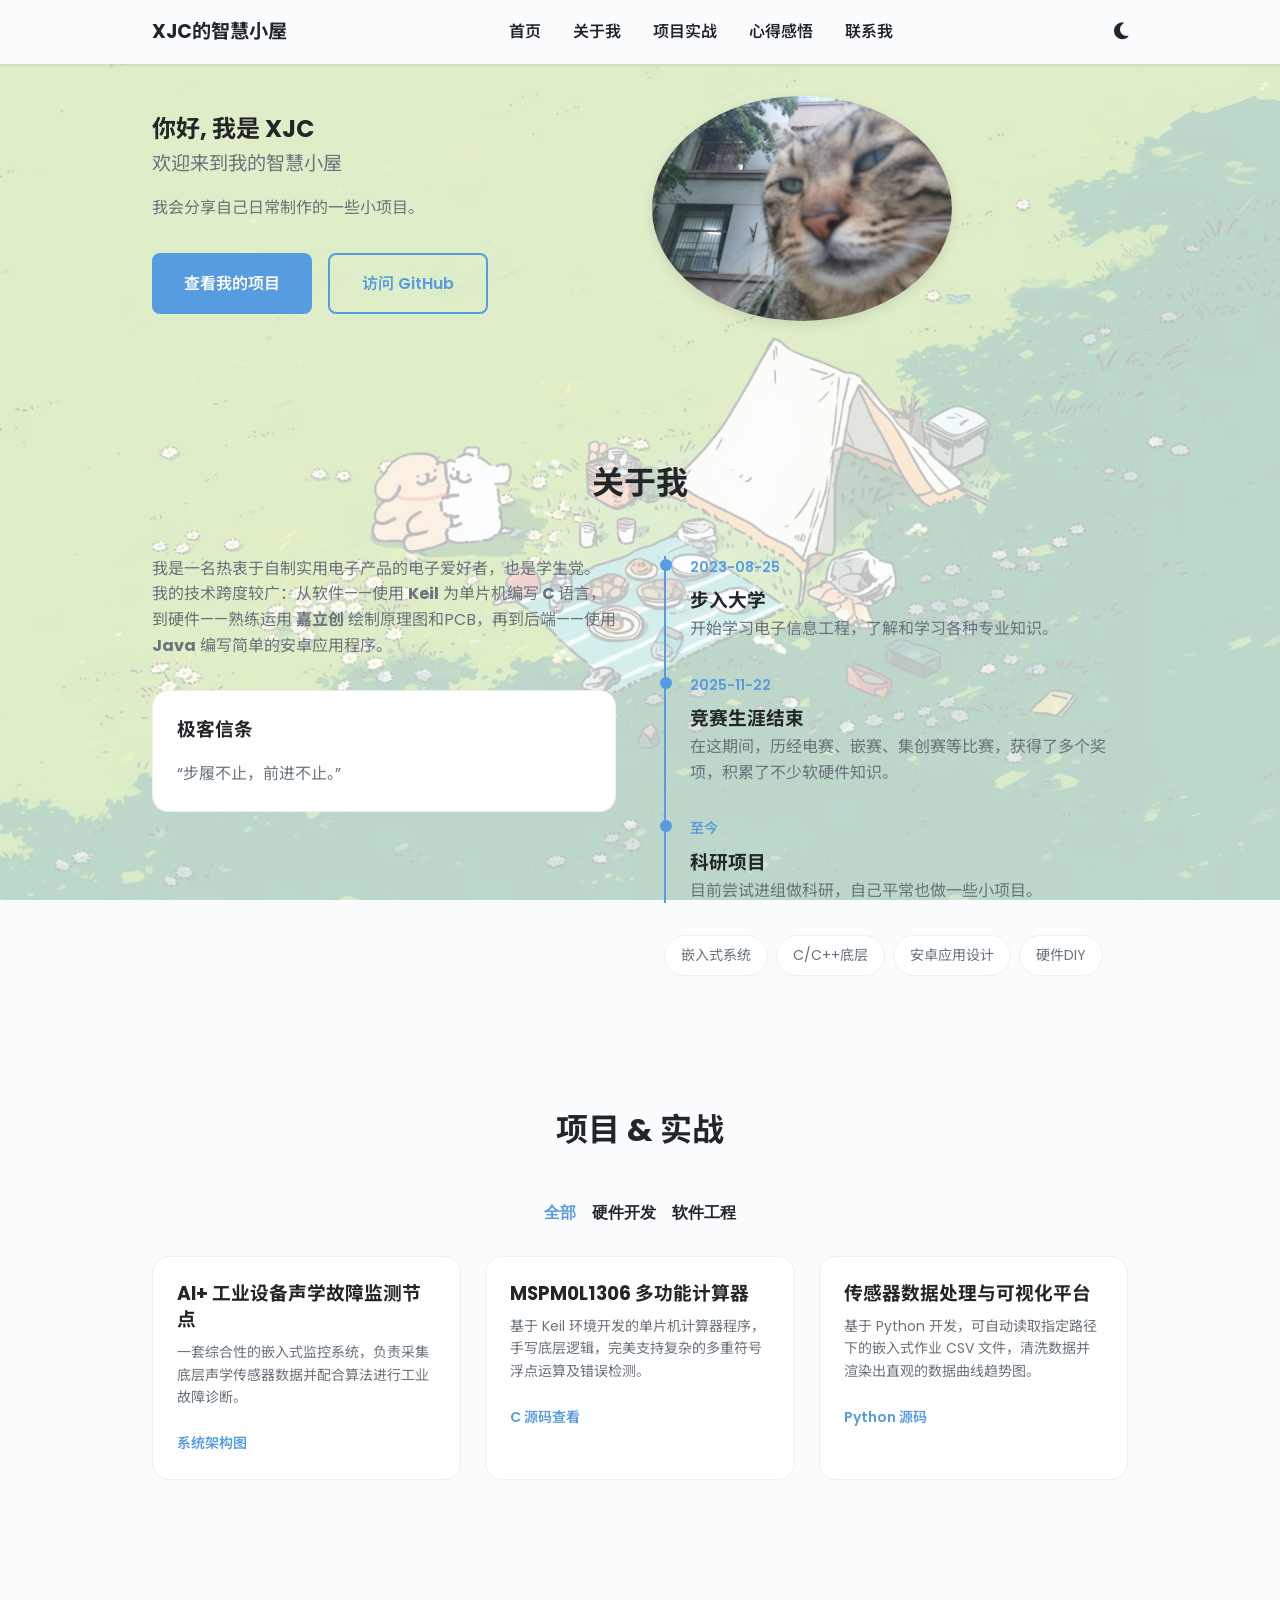
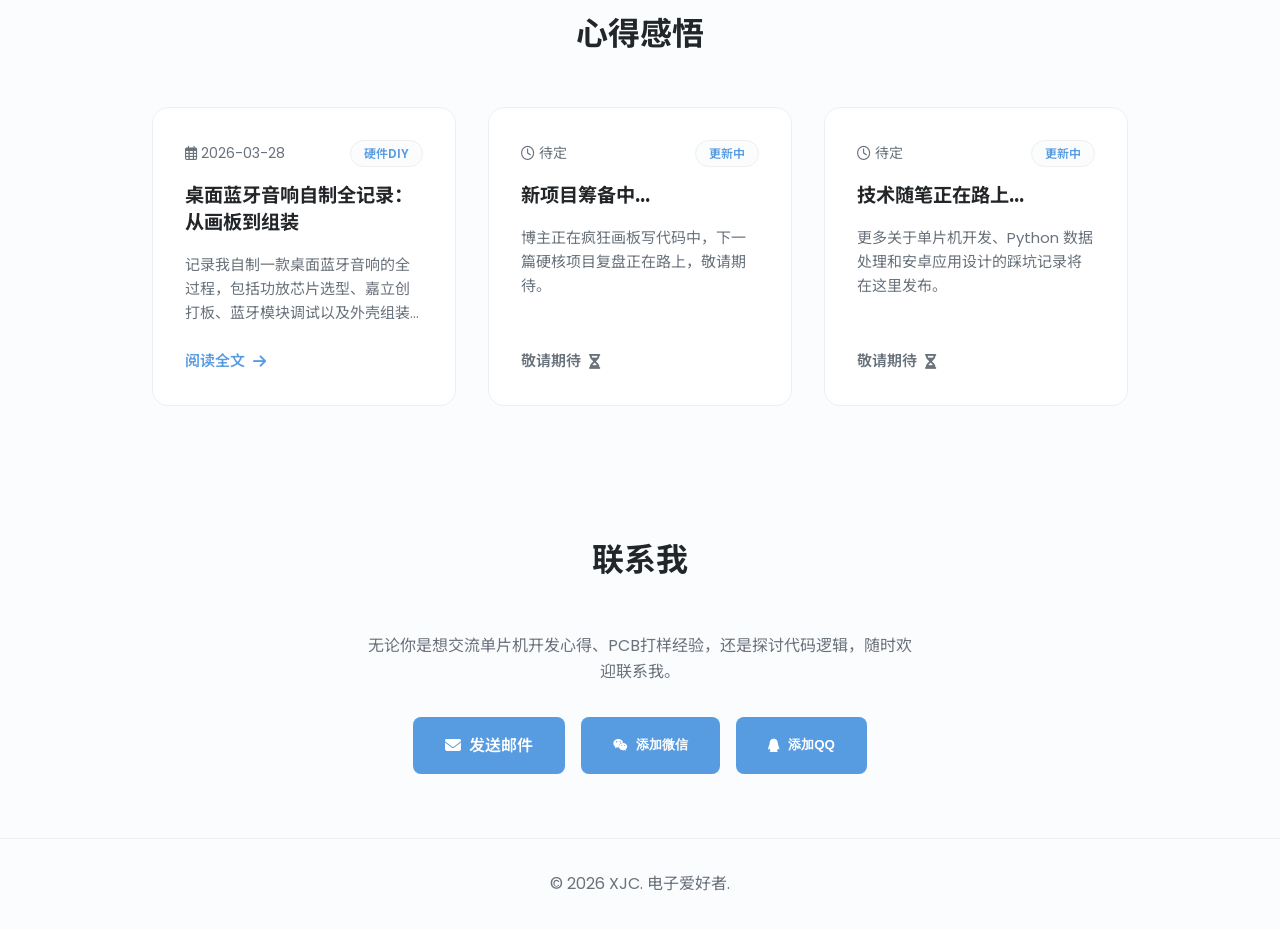
==== index.html @ 7ecee3d5 "Add files via upload" ====
<!DOCTYPE html>
<html lang="zh-CN" data-theme="light">
<head>
    <meta charset="UTF-8">
    <meta name="viewport" content="width=device-width, initial-scale=1.0">
    <title>XJC | 电子爱好者</title>
    <meta name="description" content="你好，我是XJC。一名Whuer在读本科生，热衷于探索硬件与代码世界的电子爱好者。">
    
    <link rel="preconnect" href="https://fonts.googleapis.com">
    <link rel="preconnect" href="https://fonts.gstatic.com" crossorigin>
    <link href="https://fonts.googleapis.com/css2?family=Noto+Sans+SC:wght@400;700&family=Poppins:wght@400;600;700&display=swap" rel="stylesheet">
    
    <link rel="stylesheet" href="https://cdnjs.cloudflare.com/ajax/libs/font-awesome/6.5.2/css/all.min.css">
    
    <link rel="stylesheet" href="assets/css/main.css">
</head>
<body>
    <div class="fixed-bg"></div>

    <header class="header">
        <nav class="nav container">
            <a href="#" class="nav__logo">XJC的智慧小屋</a>
            <div class="nav__menu" id="nav-menu">
                <ul class="nav__list">
                    <li class="nav__item"><a href="#hero" class="nav__link">首页</a></li>
                    <li class="nav__item"><a href="#about" class="nav__link">关于我</a></li>
                    <li class="nav__item"><a href="#projects" class="nav__link">项目实战</a></li>
                    <li class="nav__item"><a href="#insights" class="nav__link">心得感悟</a></li>
                    <li class="nav__item"><a href="#contact" class="nav__link">联系我</a></li>
                </ul>
            </div>
            <div class="nav__actions">
                <i class="fas fa-moon theme-switcher" id="theme-button"></i>
                <div class="nav__toggle" id="nav-toggle">
                    <i class="fas fa-bars"></i>
                </div>
            </div>
        </nav>
    </header>

    <main>
        <section id="hero" class="hero section">
            <div class="hero__container container grid">
                <div class="hero__content">
                    <h1>你好, 我是 XJC</h1>
                    <p class="hero__subtitle">欢迎来到我的智慧小屋</p>
                    <p class="hero__description">我会分享自己日常制作的一些小项目。</p>
                    <div class="hero__buttons">
                        <a href="#projects" class="button">查看我的项目</a>
                        <a href="https://github.com/xjc666-666" target="_blank" class="button button--ghost">访问 GitHub</a>
                    </div>
                </div>
                <div class="hero__image">
                    <img src="assets/images/avatar.jpg" alt="XJC Logo">
                </div>
            </div>
        </section>

        <section id="about" class="about section">
            <h2 class="section__title">关于我</h2>
            <div class="about__container container grid">
                <div class="about__left">
                    <p>我是一名热衷于自制实用电子产品的电子爱好者，也是学生党。</p>
                    <p>我的技术跨度较广：从软件——使用 <strong>Keil</strong> 为单片机编写<strong> C </strong>语言，到硬件——熟练运用 <strong>嘉立创</strong> 绘制原理图和PCB，再到后端——使用 <strong>Java</strong> 编写简单的安卓应用程序。</p>
                    
                    <div class="musings">
                        <h3 class="musings__title">极客信条</h3>
                        <blockquote>
                            “步履不止，前进不止。”
                        </blockquote>
                    </div>
                </div>

                <div class="about__right">
                    <div class="timeline">
                        <div class="timeline__item">
                            <div class="timeline__date">2023-08-25</div>
                            <div class="timeline__content">
                                <h3>步入大学</h3>
                                <p>开始学习电子信息工程，了解和学习各种专业知识。</p>
                            </div>
                        </div>
                        <div class="timeline__item">
                            <div class="timeline__date">2025-11-22</div>
                            <div class="timeline__content">
                                <h3>竞赛生涯结束</h3>
                                <p>在这期间，历经电赛、嵌赛、集创赛等比赛，获得了多个奖项，积累了不少软硬件知识。</p>
                            </div>
                        </div>
                        <div class="timeline__item">
                            <div class="timeline__date">至今</div>
                            <div class="timeline__content">
                                <h3>科研项目</h3>
                                <p>目前尝试进组做科研，自己平常也做一些小项目。</p>
                            </div>
                        </div>
                    </div>
                    <ul class="about__tags">
                        <li>嵌入式系统</li>
                        <li>C/C++底层</li>
                        <li>安卓应用设计</li>
                        <li>硬件DIY</li>
                    </ul>
                </div>
            </div>
        </section>

        <section id="projects" class="projects section">
            <h2 class="section__title">项目 & 实战</h2>
            <div class="projects__container container">
                <div class="projects__filters">
                    <button class="filter-button active" data-filter="all">全部</button>
                    <button class="filter-button" data-filter="hardware">硬件开发</button>
                    <button class="filter-button" data-filter="software">软件工程</button>
                </div>

                <div class="projects__grid grid">
                    <div class="project-card" data-category="hardware">
                        <div class="project-card__content">
                            <h3 class="project-card__title">AI+ 工业设备声学故障监测节点</h3>
                            <p class="project-card__description">一套综合性的嵌入式监控系统，负责采集底层声学传感器数据并配合算法进行工业故障诊断。</p>
                            <div class="project-card__actions">
                                <a href="#" class="project-card__action project-card__action--primary">系统架构图</a>
                            </div>
                        </div>
                    </div>

                    <div class="project-card" data-category="hardware">
                        <div class="project-card__content">
                            <h3 class="project-card__title">MSPM0L1306 多功能计算器</h3>
                            <p class="project-card__description">基于 Keil 环境开发的单片机计算器程序，手写底层逻辑，完美支持复杂的多重符号浮点运算及错误检测。</p>
                            <div class="project-card__actions">
                                <a href="#" class="project-card__action project-card__action--primary">C 源码查看</a>
                            </div>
                        </div>
                    </div>

                    <div class="project-card" data-category="software">
                        <div class="project-card__content">
                            <h3 class="project-card__title">传感器数据处理与可视化平台</h3>
                            <p class="project-card__description">基于 Python 开发，可自动读取指定路径下的嵌入式作业 CSV 文件，清洗数据并渲染出直观的数据曲线趋势图。</p>
                            <div class="project-card__actions">
                                <a href="#" class="project-card__action project-card__action--primary">Python 源码</a>
                            </div>
                        </div>
                    </div>
                </div>
            </div>
        </section>

        <section id="insights" class="insights section">
            <h2 class="section__title">心得感悟</h2>
            <div class="insights__container container grid">
                
                <article class="insight-card">
                    <div class="insight-card__header">
                        <span class="insight-card__date"><i class="far fa-calendar-alt"></i> 2026-03-28</span>
                        <span class="insight-card__tag">硬件DIY</span>
                    </div>
                    <h3 class="insight-card__title">桌面蓝牙音响自制全记录：从画板到组装</h3>
                    <p class="insight-card__excerpt">记录我自制一款桌面蓝牙音响的全过程，包括功放芯片选型、嘉立创打板、蓝牙模块调试以及外壳组装...</p>
                    <a href="articles/bluetooth-speaker.html" class="insight-card__link">阅读全文 <i class="fas fa-arrow-right"></i></a>
                </article>

                <article class="insight-card">
                    <div class="insight-card__header">
                        <span class="insight-card__date"><i class="far fa-clock"></i> 待定</span>
                        <span class="insight-card__tag">更新中</span>
                    </div>
                    <h3 class="insight-card__title">新项目筹备中...</h3>
                    <p class="insight-card__excerpt">博主正在疯狂画板写代码中，下一篇硬核项目复盘正在路上，敬请期待。</p>
                    <a href="#insights" class="insight-card__link" style="color: var(--text-color); cursor: default;">敬请期待 <i class="fas fa-hourglass-half"></i></a>
                </article>

                <article class="insight-card">
                    <div class="insight-card__header">
                        <span class="insight-card__date"><i class="far fa-clock"></i> 待定</span>
                        <span class="insight-card__tag">更新中</span>
                    </div>
                    <h3 class="insight-card__title">技术随笔正在路上...</h3>
                    <p class="insight-card__excerpt">更多关于单片机开发、Python 数据处理和安卓应用设计的踩坑记录将在这里发布。</p>
                    <a href="#insights" class="insight-card__link" style="color: var(--text-color); cursor: default;">敬请期待 <i class="fas fa-hourglass-half"></i></a>
                </article>

            </div>
        </section>

        <section id="contact" class="contact section">
            <h2 class="section__title">联系我</h2>
            <div class="contact__container container">
                <p>无论你是想交流单片机开发心得、PCB打样经验，还是探讨代码逻辑，随时欢迎联系我。</p>
                <div class="contact__buttons">
                    <a href="mailto:1815830543@qq.com" class="button"><i class="fas fa-envelope"></i> 发送邮件</a>
                    <button class="button" id="wechat-btn"><i class="fab fa-weixin"></i> 添加微信</button>
                    <button class="button" id="qq-btn"><i class="fab fa-qq"></i> 添加QQ</button>
                </div>
            </div>
        </section>
    </main>

    <footer class="footer">
        <div class="footer__container container">
            <p>&copy; 2026 XJC. 电子爱好者.</p>
        </div>
    </footer>

    <div class="modal" id="wechat-modal">
        <div class="modal__content">
            <span class="modal__close">&times;</span>
            <h3>微信二维码</h3>
            <img src="assets/images/wechat_qr.png" alt="WeChat QR Code" style="width: 200px; height: 200px; background: #eee; object-fit: contain;">
            <p>扫一扫添加我的微信</p>
        </div>
    </div>

    <div class="modal" id="qq-modal">
        <div class="modal__content">
            <span class="modal__close">&times;</span>
            <h3>QQ二维码</h3>
            <img src="assets/images/qq_qr.png" alt="QQ QR Code" style="width: 200px; height: 200px; background: #eee; object-fit: contain;">
            <p>扫一扫添加我的QQ</p>
        </div>
    </div>

    <script src="assets/js/main.js"></script>
</body>
</html>
---- assets/css/main.css ----
/* ============ 变量定义 (模仿原网站配色) ============ */
:root {
    --hue-color: 210; /* 主色调：蓝色系 */
    --first-color: hsl(var(--hue-color), 69%, 61%);
    --first-color-alt: hsl(var(--hue-color), 57%, 53%);
    --title-color: hsl(var(--hue-color), 8%, 15%);
    --text-color: hsl(var(--hue-color), 8%, 45%);
    --body-color: hsl(var(--hue-color), 60%, 99%);
    --container-color: #fff;
    --border-color: #eee;
}

/* 暗色模式变量 */
[data-theme="dark"] {
    --title-color: hsl(var(--hue-color), 8%, 95%);
    --text-color: hsl(var(--hue-color), 8%, 75%);
    --body-color: hsl(var(--hue-color), 28%, 12%);
    --container-color: hsl(var(--hue-color), 29%, 16%);
    --border-color: hsl(var(--hue-color), 29%, 20%);
}

/* ============ 全局样式 ============ */
* { box-sizing: border-box; margin: 0; padding: 0; }
body {
    font-family: 'Poppins', 'Noto Sans SC', sans-serif;
    background-color: var(--body-color);
    color: var(--text-color);
    transition: .3s;
    line-height: 1.6;
    position: relative; /* 配合背景层 */
}
h1, h2, h3 { color: var(--title-color); font-weight: 700; }
ul { list-style: none; }
a { text-decoration: none; }
.container { max-width: 1024px; margin-left: auto; margin-right: auto; padding: 0 1.5rem; }
.grid { display: grid; gap: 1.5rem; }
.section { padding: 6rem 0 2rem; }
.section__title { text-align: center; font-size: 2rem; margin-bottom: 3rem; }

/* ============ 全屏固定背景 ============ */
.fixed-bg {
    position: fixed; 
    top: 0;
    left: 0;
    width: 100vw; 
    height: 100vh; 
    background-image: url('../images/background.jpg'); /* 背景图片路径 */
    background-size: cover; 
    background-position: center; 
    background-repeat: no-repeat; 
    z-index: -1; /* 垫在最底层 */
    opacity: 0.25; /* 透明度 20%，可根据你的图片亮暗微调这里 (如 0.05 或 0.15) */
}

/* ============ 按钮样式 ============ */
.button {
    display: inline-flex;
    align-items: center;
    justify-content: center;
    gap: .5rem;
    background-color: var(--first-color);
    color: #fff;
    padding: 1rem 2rem;
    border-radius: .5rem;
    font-weight: 600;
    transition: .3s;
    border: none;
    cursor: pointer;
}
.button:hover { background-color: var(--first-color-alt); }
.button--ghost { background-color: transparent; border: 2px solid var(--first-color); color: var(--first-color); }
.button--ghost:hover { background-color: var(--first-color); color: #fff; }

/* ============ 导航栏 ============ */
.header {
    width: 100%; position: fixed; top: 0; left: 0; z-index: 100;
    background-color: var(--body-color); box-shadow: 0 1px 4px rgba(0,0,0,.1);
}
.nav { height: 4rem; display: flex; justify-content: space-between; align-items: center; }
.nav__logo { color: var(--title-color); font-weight: 700; font-size: 1.2rem; }
.nav__list { display: flex; gap: 2rem; }
.nav__link { color: var(--title-color); font-weight: 600; transition: .3s; }
.nav__link:hover { color: var(--first-color); }
.nav__actions { display: flex; align-items: center; gap: 1rem; }
.theme-switcher, .nav__toggle { font-size: 1.2rem; color: var(--title-color); cursor: pointer; }
.nav__toggle { display: none; }

/* ============ Hero 区域 ============ */
.hero__container { grid-template-columns: 1fr 1fr; align-items: center; }
.hero__subtitle { font-size: 1.2rem; color: var(--text-color); margin-bottom: 1rem; }
.hero__description { margin-bottom: 2rem; }
.hero__buttons { display: flex; flex-wrap: wrap; gap: 1rem; }
.hero__image img { width: 300px; border-radius: 50%; box-shadow: 0 4px 12px rgba(0,0,0,.1); }

/* ============ About 区域 (时间线与标签) ============ */
.about__container { grid-template-columns: 1fr 1fr; gap: 3rem;}
.musings { background-color: var(--container-color); padding: 1.5rem; border-radius: 1rem; margin-top: 2rem; border: 1px solid var(--border-color); }
.musings__title { margin-bottom: 1rem; }
.timeline { border-left: 2px solid var(--first-color); padding-left: 1.5rem; margin-bottom: 2rem; }
.timeline__item { position: relative; margin-bottom: 2rem; }
.timeline__item::before {
    content: ''; position: absolute; left: -1.9rem; top: .2rem;
    width: 12px; height: 12px; background-color: var(--first-color); border-radius: 50%;
}
.timeline__date { font-size: .875rem; color: var(--first-color); margin-bottom: .5rem; font-weight: 600; }
.about__tags { display: flex; flex-wrap: wrap; gap: .5rem; }
.about__tags li { background-color: var(--container-color); padding: .5rem 1rem; border-radius: 2rem; font-size: .875rem; border: 1px solid var(--border-color); }

/* ============ Projects 区域 (项目卡片) ============ */
.projects__filters { display: flex; justify-content: center; flex-wrap: wrap; gap: 1rem; margin-bottom: 2rem; }
.filter-button { background: transparent; border: none; font-size: 1rem; font-weight: 600; cursor: pointer; color: var(--title-color); transition: .3s;}
.filter-button.active { color: var(--first-color); }
.projects__grid { grid-template-columns: repeat(auto-fit, minmax(300px, 1fr)); }
.project-card { background-color: var(--container-color); border-radius: 1rem; overflow: hidden; border: 1px solid var(--border-color); transition: .3s; }
.project-card:hover { transform: translateY(-5px); box-shadow: 0 8px 24px rgba(0,0,0,.1); }
.project-card.hide { display: none; }
.project-card__content { padding: 1.5rem; }
.project-card__title { margin-bottom: .5rem; line-height: 1.4; }
.project-card__description { font-size: .875rem; margin-bottom: 1.5rem; }
.project-card__actions { display: flex; gap: 1rem; }
.project-card__action { color: var(--title-color); font-size: .875rem; font-weight: 600; transition: .3s;}
.project-card__action:hover { color: var(--first-color); }
.project-card__action--primary { color: var(--first-color); }

/* ============ 心得感悟 (文章卡片) ============ */
.insights__container { grid-template-columns: repeat(auto-fit, minmax(300px, 1fr)); gap: 2rem; }
.insight-card { background-color: var(--container-color); padding: 2rem; border-radius: 1rem; border: 1px solid var(--border-color); transition: .3s; display: flex; flex-direction: column; }
.insight-card:hover { transform: translateY(-5px); box-shadow: 0 8px 24px rgba(0,0,0,.1); border-color: var(--first-color); }
.insight-card__header { display: flex; justify-content: space-between; align-items: center; margin-bottom: 1rem; font-size: .875rem; color: var(--text-color); }
.insight-card__tag { background-color: var(--body-color); padding: .2rem .8rem; border-radius: 2rem; color: var(--first-color); font-weight: 600; font-size: .75rem; border: 1px solid var(--border-color); }
.insight-card__title { font-size: 1.2rem; margin-bottom: 1rem; color: var(--title-color); line-height: 1.4; }
.insight-card__excerpt { margin-bottom: 1.5rem; flex-grow: 1; font-size: .938rem; }
.insight-card__link { display: inline-flex; align-items: center; gap: .5rem; color: var(--first-color); font-weight: 600; font-size: .938rem; transition: .3s; }
.insight-card__link:hover { gap: .8rem; }

/* ============ 联系我区域 ============ */
.contact__container { text-align: center; max-width: 600px;}
.contact__buttons { display: flex; justify-content: center; flex-wrap: wrap; gap: 1rem; margin-top: 2rem;}

/* ============ 模态框 ============ */
.modal { position: fixed; inset: 0; background-color: rgba(0,0,0,.5); display: flex; align-items: center; justify-content: center; z-index: 1000; opacity: 0; visibility: hidden; transition: .3s; }
.modal.active-modal { opacity: 1; visibility: visible; }
.modal__content { background-color: var(--container-color); padding: 3rem; border-radius: 1rem; position: relative; text-align: center; }
.modal__close { position: absolute; top: 1rem; right: 1.5rem; font-size: 1.5rem; cursor: pointer; color: var(--title-color); }

/* ============ Footer ============ */
.footer { padding: 2rem 0; text-align: center; color: var(--text-color); margin-top: 2rem; border-top: 1px solid var(--border-color);}

/* ============ 响应式 ============ */
@media screen and (max-width: 768px) {
    .nav__toggle { display: block; }
    .nav__menu { position: fixed; top: 4rem; right: -100%; background-color: var(--container-color); width: 80%; height: 100%; padding: 2rem; box-shadow: -2px 0 4px rgba(0,0,0,.1); transition: .3s; }
    .nav__menu.show-menu { right: 0; }
    .nav__list { flex-direction: column; }
    .hero__container, .about__container { grid-template-columns: 1fr; text-align: center; }
    .hero__buttons { justify-content: center; }
    .timeline { text-align: left; }
    .hero__image img { width: 200px; }
}
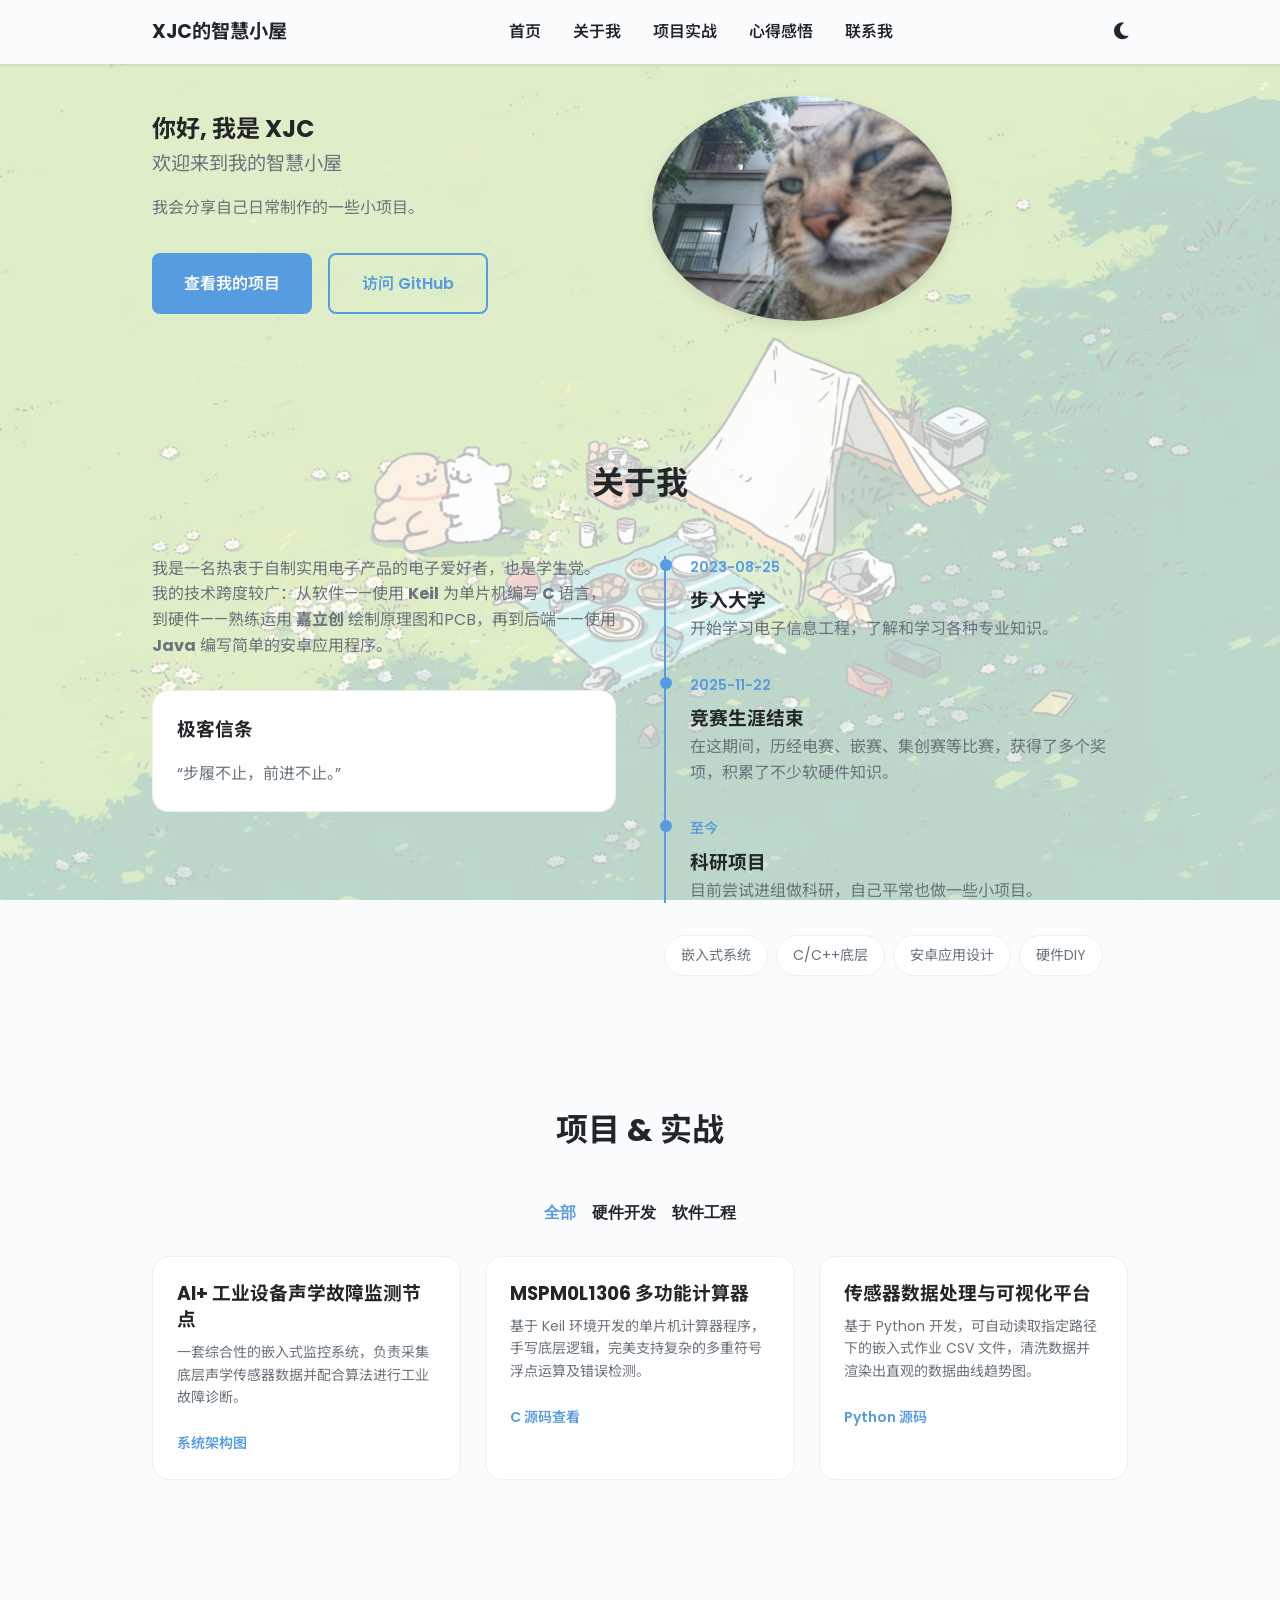
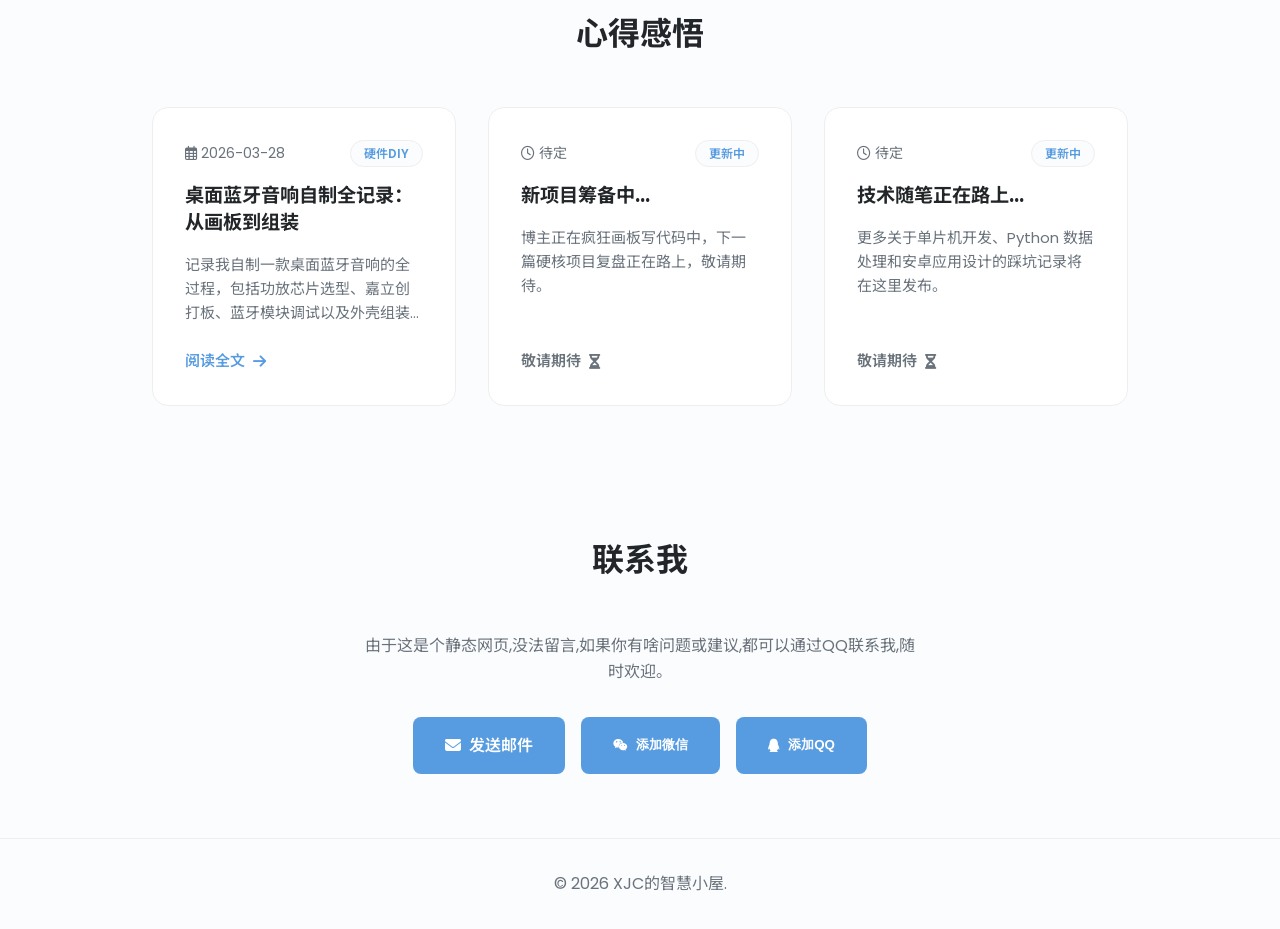
==== commit 5b020086: "Add files via upload" ====
--- a/index.html
+++ b/index.html
@@ -188,7 +188,7 @@
         <section id="contact" class="contact section">
             <h2 class="section__title">联系我</h2>
             <div class="contact__container container">
-                <p>无论你是想交流单片机开发心得、PCB打样经验，还是探讨代码逻辑，随时欢迎联系我。</p>
+                <p>由于这是个静态网页,没法留言,如果你有啥问题或建议,都可以通过QQ联系我,随时欢迎。</p>
                 <div class="contact__buttons">
                     <a href="mailto:1815830543@qq.com" class="button"><i class="fas fa-envelope"></i> 发送邮件</a>
                     <button class="button" id="wechat-btn"><i class="fab fa-weixin"></i> 添加微信</button>
@@ -200,7 +200,7 @@
 
     <footer class="footer">
         <div class="footer__container container">
-            <p>&copy; 2026 XJC. 电子爱好者.</p>
+            <p>&copy; 2026 XJC的智慧小屋.</p>
         </div>
     </footer>
 
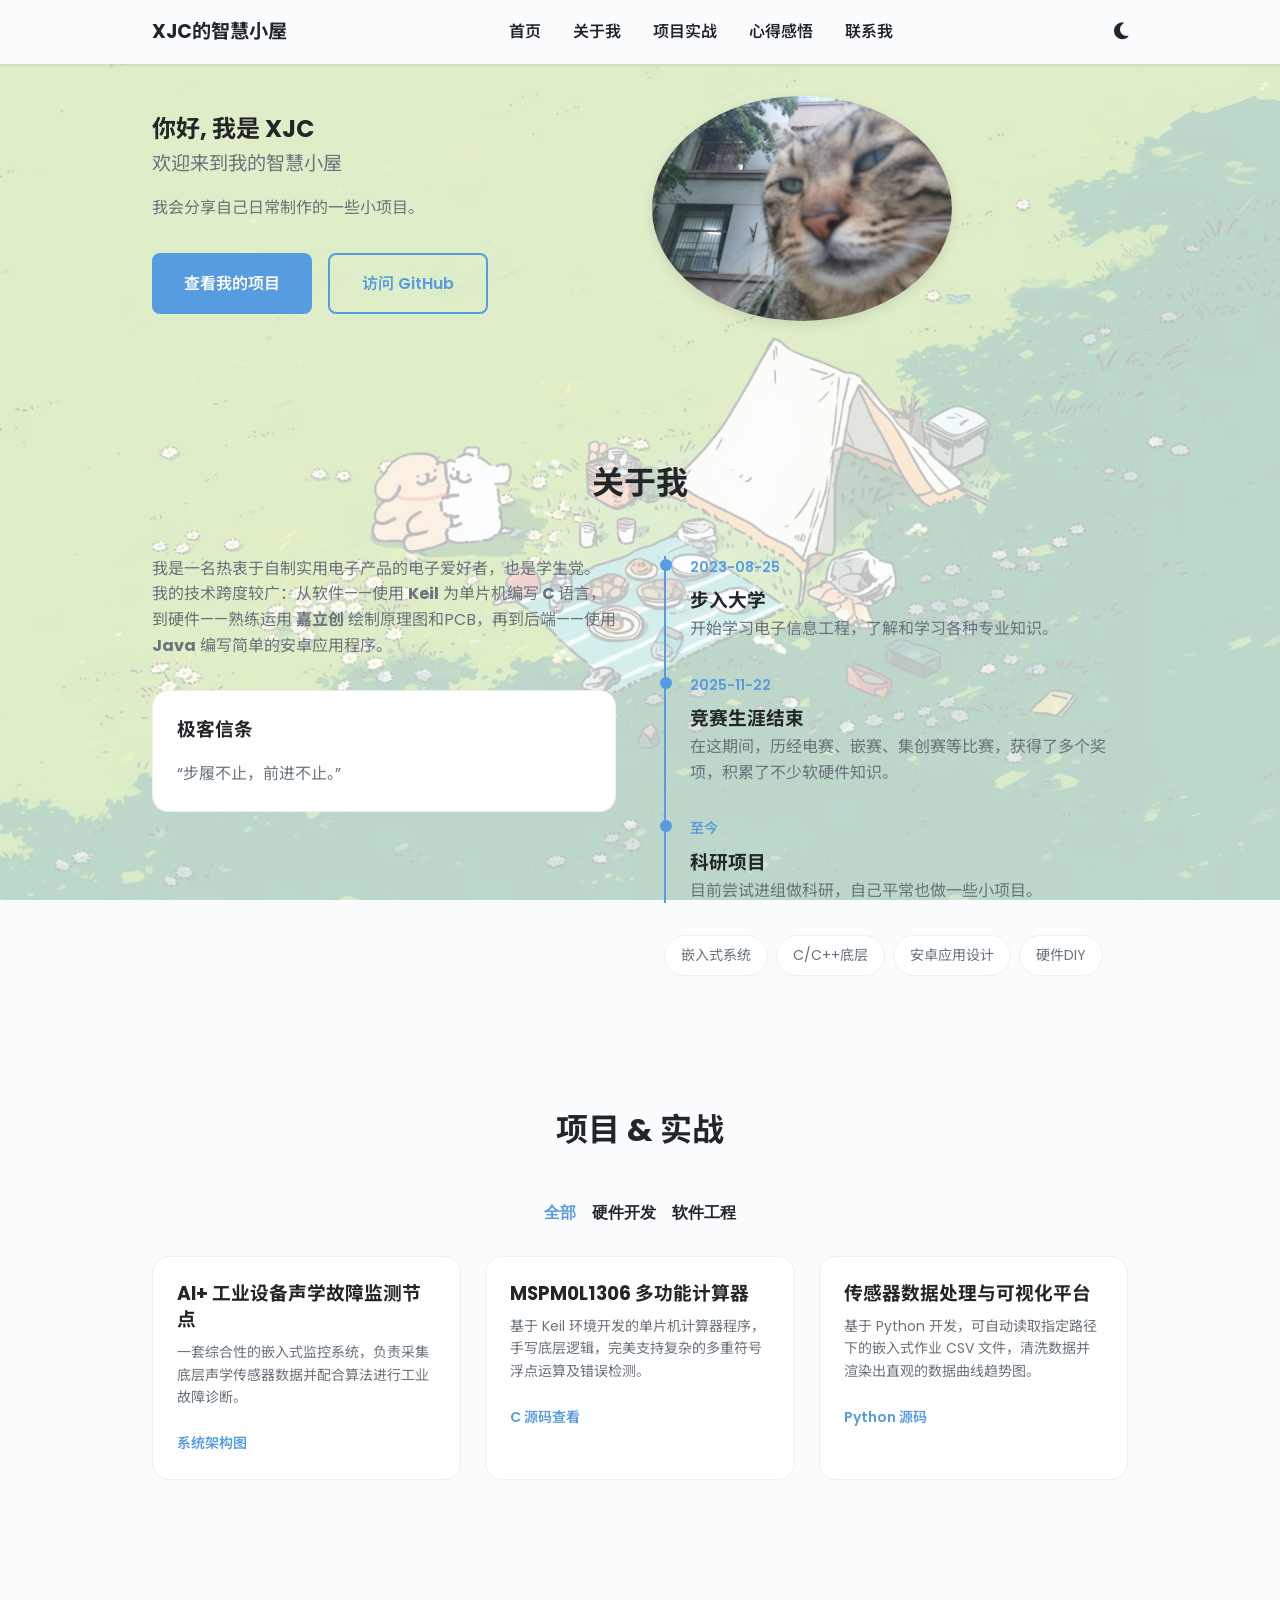
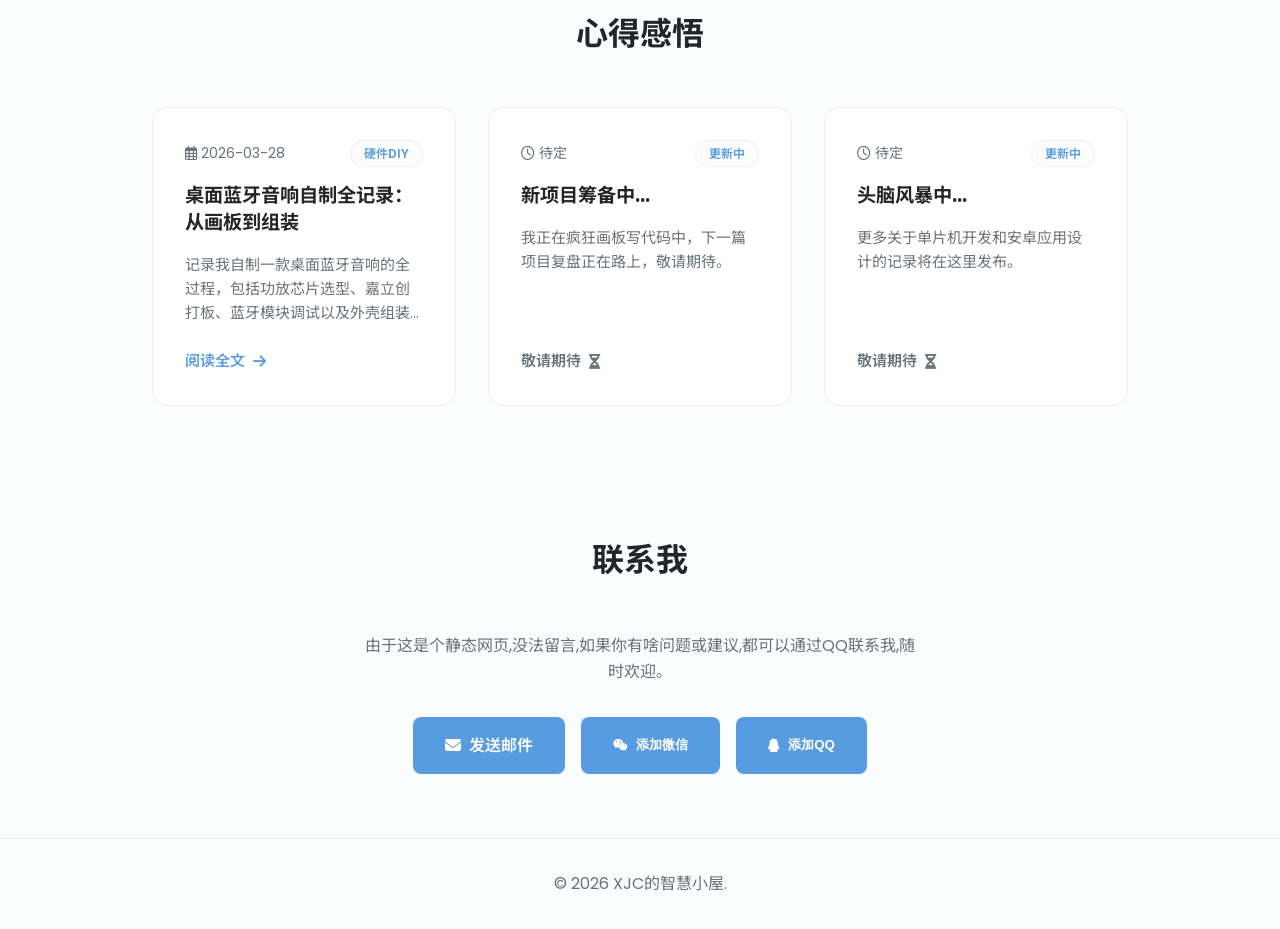
==== commit cdcb861e: "Add files via upload" ====
--- a/index.html
+++ b/index.html
@@ -168,7 +168,7 @@
                         <span class="insight-card__tag">更新中</span>
                     </div>
                     <h3 class="insight-card__title">新项目筹备中...</h3>
-                    <p class="insight-card__excerpt">博主正在疯狂画板写代码中，下一篇硬核项目复盘正在路上，敬请期待。</p>
+                    <p class="insight-card__excerpt">我正在疯狂画板写代码中，下一篇项目复盘正在路上，敬请期待。</p>
                     <a href="#insights" class="insight-card__link" style="color: var(--text-color); cursor: default;">敬请期待 <i class="fas fa-hourglass-half"></i></a>
                 </article>
 
@@ -177,8 +177,8 @@
                         <span class="insight-card__date"><i class="far fa-clock"></i> 待定</span>
                         <span class="insight-card__tag">更新中</span>
                     </div>
-                    <h3 class="insight-card__title">技术随笔正在路上...</h3>
-                    <p class="insight-card__excerpt">更多关于单片机开发、Python 数据处理和安卓应用设计的踩坑记录将在这里发布。</p>
+                    <h3 class="insight-card__title">头脑风暴中...</h3>
+                    <p class="insight-card__excerpt">更多关于单片机开发和安卓应用设计的记录将在这里发布。</p>
                     <a href="#insights" class="insight-card__link" style="color: var(--text-color); cursor: default;">敬请期待 <i class="fas fa-hourglass-half"></i></a>
                 </article>
 
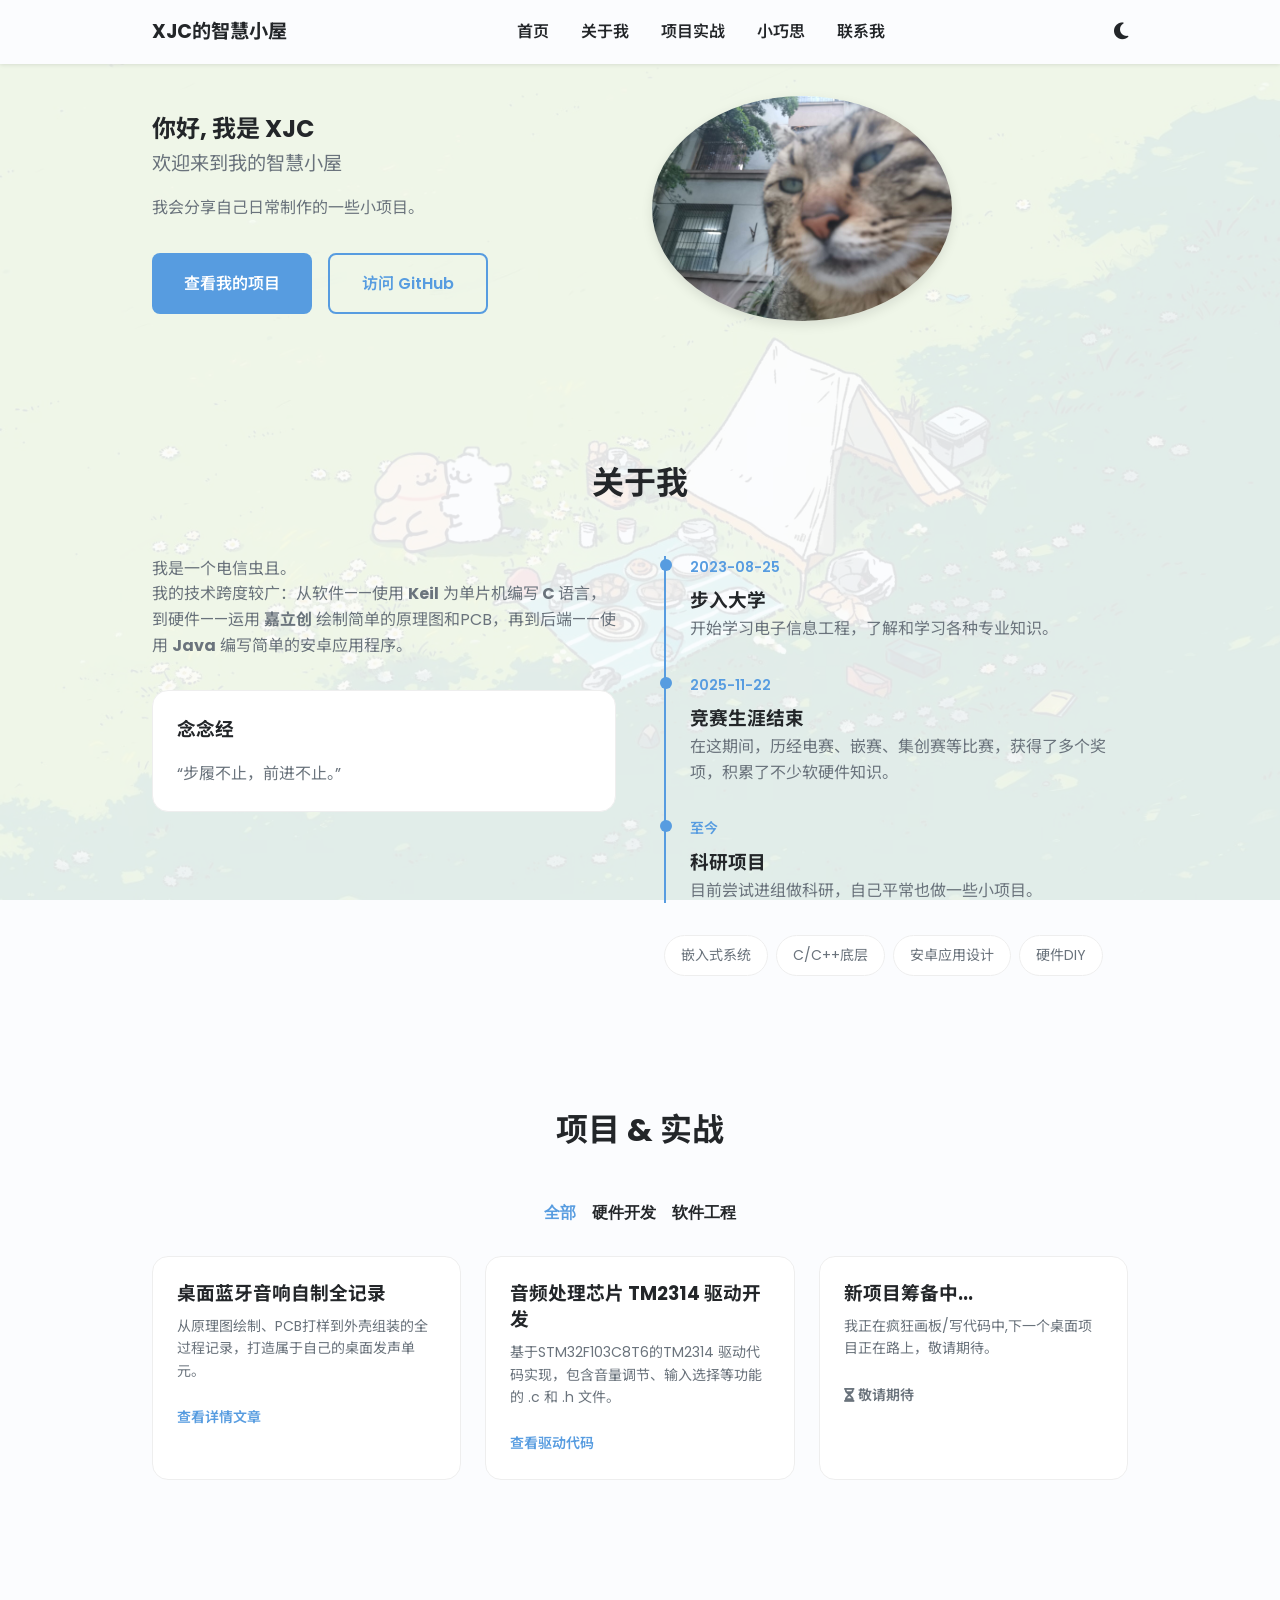
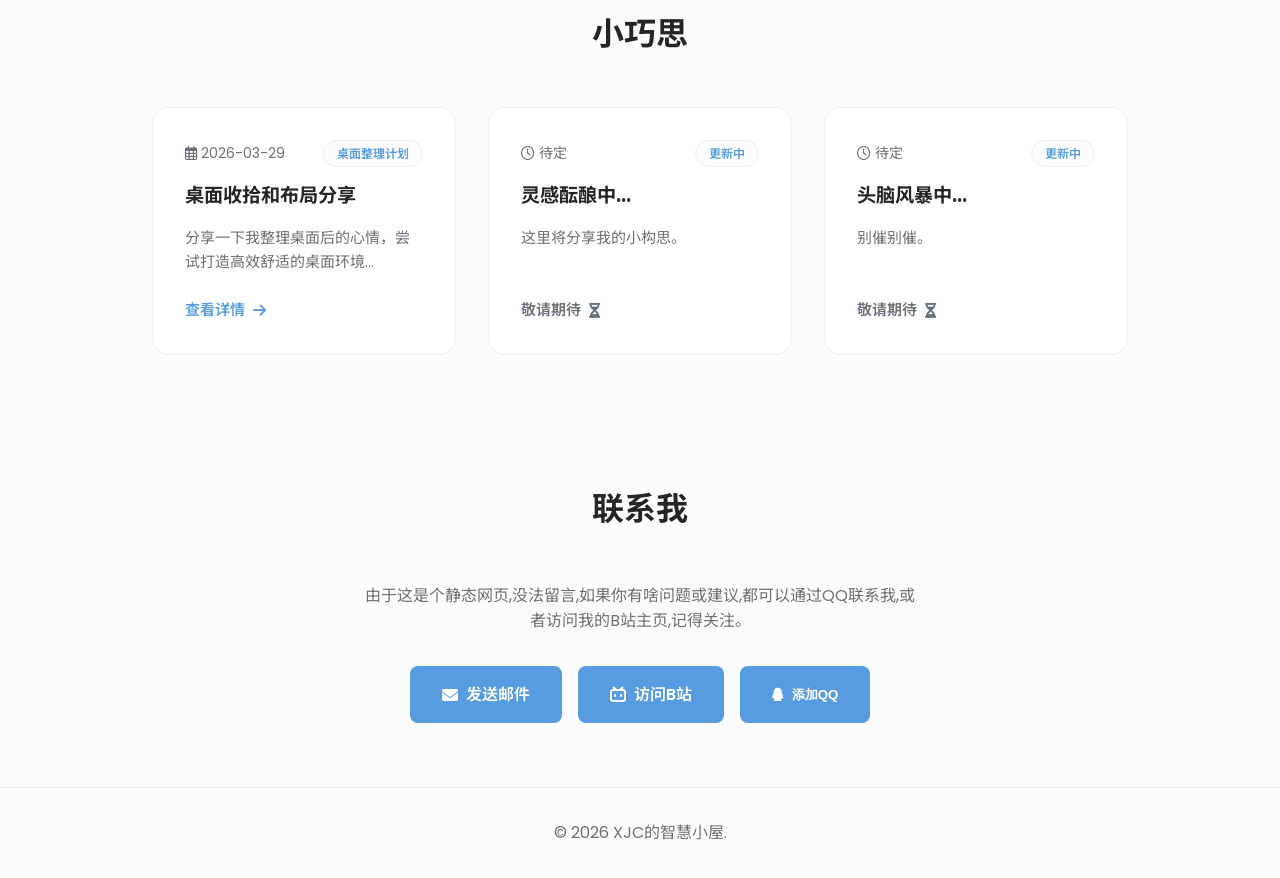
==== commit 2c6e5054: "Add files via upload" ====
--- a/index.html
+++ b/index.html
@@ -25,7 +25,7 @@
                     <li class="nav__item"><a href="#hero" class="nav__link">首页</a></li>
                     <li class="nav__item"><a href="#about" class="nav__link">关于我</a></li>
                     <li class="nav__item"><a href="#projects" class="nav__link">项目实战</a></li>
-                    <li class="nav__item"><a href="#insights" class="nav__link">心得感悟</a></li>
+                    <li class="nav__item"><a href="#insights" class="nav__link">小巧思</a></li>
                     <li class="nav__item"><a href="#contact" class="nav__link">联系我</a></li>
                 </ul>
             </div>
@@ -60,11 +60,11 @@
             <h2 class="section__title">关于我</h2>
             <div class="about__container container grid">
                 <div class="about__left">
-                    <p>我是一名热衷于自制实用电子产品的电子爱好者，也是学生党。</p>
-                    <p>我的技术跨度较广：从软件——使用 <strong>Keil</strong> 为单片机编写<strong> C </strong>语言，到硬件——熟练运用 <strong>嘉立创</strong> 绘制原理图和PCB，再到后端——使用 <strong>Java</strong> 编写简单的安卓应用程序。</p>
+                    <p>我是一个电信虫且。</p>
+                    <p>我的技术跨度较广：从软件——使用 <strong>Keil</strong> 为单片机编写<strong> C </strong>语言，到硬件——运用 <strong>嘉立创</strong> 绘制简单的原理图和PCB，再到后端——使用 <strong>Java</strong> 编写简单的安卓应用程序。</p>
                     
                     <div class="musings">
-                        <h3 class="musings__title">极客信条</h3>
+                        <h3 class="musings__title">念念经</h3>
                         <blockquote>
                             “步履不止，前进不止。”
                         </blockquote>
@@ -115,51 +115,53 @@
                 </div>
 
                 <div class="projects__grid grid">
+                    
                     <div class="project-card" data-category="hardware">
                         <div class="project-card__content">
-                            <h3 class="project-card__title">AI+ 工业设备声学故障监测节点</h3>
-                            <p class="project-card__description">一套综合性的嵌入式监控系统，负责采集底层声学传感器数据并配合算法进行工业故障诊断。</p>
+                            <h3 class="project-card__title">桌面蓝牙音响自制全记录</h3>
+                            <p class="project-card__description">从原理图绘制、PCB打样到外壳组装的全过程记录，打造属于自己的桌面发声单元。</p>
                             <div class="project-card__actions">
-                                <a href="#" class="project-card__action project-card__action--primary">系统架构图</a>
-                            </div>
-                        </div>
-                    </div>
-
-                    <div class="project-card" data-category="hardware">
-                        <div class="project-card__content">
-                            <h3 class="project-card__title">MSPM0L1306 多功能计算器</h3>
-                            <p class="project-card__description">基于 Keil 环境开发的单片机计算器程序，手写底层逻辑，完美支持复杂的多重符号浮点运算及错误检测。</p>
-                            <div class="project-card__actions">
-                                <a href="#" class="project-card__action project-card__action--primary">C 源码查看</a>
+                                <a href="articles/bluetooth-speaker.html" class="project-card__action project-card__action--primary">查看详情文章</a>
                             </div>
                         </div>
                     </div>
 
                     <div class="project-card" data-category="software">
                         <div class="project-card__content">
-                            <h3 class="project-card__title">传感器数据处理与可视化平台</h3>
-                            <p class="project-card__description">基于 Python 开发，可自动读取指定路径下的嵌入式作业 CSV 文件，清洗数据并渲染出直观的数据曲线趋势图。</p>
+                            <h3 class="project-card__title">音频处理芯片 TM2314 驱动开发</h3>
+                            <p class="project-card__description">基于STM32F103C8T6的TM2314 驱动代码实现，包含音量调节、输入选择等功能的 .c 和 .h 文件。</p>
                             <div class="project-card__actions">
-                                <a href="#" class="project-card__action project-card__action--primary">Python 源码</a>
-                            </div>
-                        </div>
-                    </div>
+                                <a href="articles/tm2314-driver.html" class="project-card__action project-card__action--primary">查看驱动代码</a>
+                            </div>
+                        </div>
+                    </div>
+
+                    <div class="project-card" data-category="hardware software">
+                        <div class="project-card__content">
+                            <h3 class="project-card__title">新项目筹备中...</h3>
+                            <p class="project-card__description">我正在疯狂画板/写代码中,下一个桌面项目正在路上，敬请期待。</p>
+                            <div class="project-card__actions">
+                                <span class="project-card__action" style="color: var(--text-color);"><i class="fas fa-hourglass-half"></i> 敬请期待</span>
+                            </div>
+                        </div>
+                    </div>
+
                 </div>
             </div>
         </section>
 
         <section id="insights" class="insights section">
-            <h2 class="section__title">心得感悟</h2>
+            <h2 class="section__title">小巧思</h2>
             <div class="insights__container container grid">
                 
                 <article class="insight-card">
                     <div class="insight-card__header">
-                        <span class="insight-card__date"><i class="far fa-calendar-alt"></i> 2026-03-28</span>
-                        <span class="insight-card__tag">硬件DIY</span>
-                    </div>
-                    <h3 class="insight-card__title">桌面蓝牙音响自制全记录：从画板到组装</h3>
-                    <p class="insight-card__excerpt">记录我自制一款桌面蓝牙音响的全过程，包括功放芯片选型、嘉立创打板、蓝牙模块调试以及外壳组装...</p>
-                    <a href="articles/bluetooth-speaker.html" class="insight-card__link">阅读全文 <i class="fas fa-arrow-right"></i></a>
+                        <span class="insight-card__date"><i class="far fa-calendar-alt"></i> 2026-03-29</span>
+                        <span class="insight-card__tag">桌面整理计划</span>
+                    </div>
+                    <h3 class="insight-card__title">桌面收拾和布局分享</h3>
+                    <p class="insight-card__excerpt">分享一下我整理桌面后的心情，尝试打造高效舒适的桌面环境...</p>
+                    <a href="articles/desktop-layout.html" class="insight-card__link">查看详情 <i class="fas fa-arrow-right"></i></a>
                 </article>
 
                 <article class="insight-card">
@@ -167,8 +169,8 @@
                         <span class="insight-card__date"><i class="far fa-clock"></i> 待定</span>
                         <span class="insight-card__tag">更新中</span>
                     </div>
-                    <h3 class="insight-card__title">新项目筹备中...</h3>
-                    <p class="insight-card__excerpt">我正在疯狂画板写代码中，下一篇项目复盘正在路上，敬请期待。</p>
+                    <h3 class="insight-card__title">灵感酝酿中...</h3>
+                    <p class="insight-card__excerpt">这里将分享我的小构思。</p>
                     <a href="#insights" class="insight-card__link" style="color: var(--text-color); cursor: default;">敬请期待 <i class="fas fa-hourglass-half"></i></a>
                 </article>
 
@@ -178,7 +180,7 @@
                         <span class="insight-card__tag">更新中</span>
                     </div>
                     <h3 class="insight-card__title">头脑风暴中...</h3>
-                    <p class="insight-card__excerpt">更多关于单片机开发和安卓应用设计的记录将在这里发布。</p>
+                    <p class="insight-card__excerpt">别催别催。</p>
                     <a href="#insights" class="insight-card__link" style="color: var(--text-color); cursor: default;">敬请期待 <i class="fas fa-hourglass-half"></i></a>
                 </article>
 
@@ -188,10 +190,10 @@
         <section id="contact" class="contact section">
             <h2 class="section__title">联系我</h2>
             <div class="contact__container container">
-                <p>由于这是个静态网页,没法留言,如果你有啥问题或建议,都可以通过QQ联系我,随时欢迎。</p>
+                <p>由于这是个静态网页,没法留言,如果你有啥问题或建议,都可以通过QQ联系我,或者访问我的B站主页,记得关注。</p>
                 <div class="contact__buttons">
                     <a href="mailto:1815830543@qq.com" class="button"><i class="fas fa-envelope"></i> 发送邮件</a>
-                    <button class="button" id="wechat-btn"><i class="fab fa-weixin"></i> 添加微信</button>
+                    <a href="https://space.bilibili.com/1815535695" target="_blank" class="button"><i class="fab fa-bilibili"></i> 访问B站</a>
                     <button class="button" id="qq-btn"><i class="fab fa-qq"></i> 添加QQ</button>
                 </div>
             </div>
@@ -203,15 +205,6 @@
             <p>&copy; 2026 XJC的智慧小屋.</p>
         </div>
     </footer>
-
-    <div class="modal" id="wechat-modal">
-        <div class="modal__content">
-            <span class="modal__close">&times;</span>
-            <h3>微信二维码</h3>
-            <img src="assets/images/wechat_qr.png" alt="WeChat QR Code" style="width: 200px; height: 200px; background: #eee; object-fit: contain;">
-            <p>扫一扫添加我的微信</p>
-        </div>
-    </div>
 
     <div class="modal" id="qq-modal">
         <div class="modal__content">
--- a/assets/css/main.css
+++ b/assets/css/main.css
@@ -1,6 +1,6 @@
-/* ============ 变量定义 (模仿原网站配色) ============ */
+/* ============ 变量定义 ============ */
 :root {
-    --hue-color: 210; /* 主色调：蓝色系 */
+    --hue-color: 210;
     --first-color: hsl(var(--hue-color), 69%, 61%);
     --first-color-alt: hsl(var(--hue-color), 57%, 53%);
     --title-color: hsl(var(--hue-color), 8%, 15%);
@@ -10,7 +10,6 @@
     --border-color: #eee;
 }
 
-/* 暗色模式变量 */
 [data-theme="dark"] {
     --title-color: hsl(var(--hue-color), 8%, 95%);
     --text-color: hsl(var(--hue-color), 8%, 75%);
@@ -27,7 +26,7 @@
     color: var(--text-color);
     transition: .3s;
     line-height: 1.6;
-    position: relative; /* 配合背景层 */
+    position: relative;
 }
 h1, h2, h3 { color: var(--title-color); font-weight: 700; }
 ul { list-style: none; }
@@ -37,45 +36,33 @@
 .section { padding: 6rem 0 2rem; }
 .section__title { text-align: center; font-size: 2rem; margin-bottom: 3rem; }
 
-/* ============ 全屏固定背景 ============ */
+/* ============ 全屏固定透明背景 ============ */
 .fixed-bg {
     position: fixed; 
     top: 0;
     left: 0;
     width: 100vw; 
     height: 100vh; 
-    background-image: url('../images/background.jpg'); /* 背景图片路径 */
+    background-image: url('../images/background.jpg'); 
     background-size: cover; 
     background-position: center; 
     background-repeat: no-repeat; 
-    z-index: -1; /* 垫在最底层 */
-    opacity: 0.25; /* 透明度 20%，可根据你的图片亮暗微调这里 (如 0.05 或 0.15) */
+    z-index: -1; 
+    opacity: 0.1; 
 }
 
 /* ============ 按钮样式 ============ */
 .button {
-    display: inline-flex;
-    align-items: center;
-    justify-content: center;
-    gap: .5rem;
-    background-color: var(--first-color);
-    color: #fff;
-    padding: 1rem 2rem;
-    border-radius: .5rem;
-    font-weight: 600;
-    transition: .3s;
-    border: none;
-    cursor: pointer;
+    display: inline-flex; align-items: center; justify-content: center; gap: .5rem;
+    background-color: var(--first-color); color: #fff; padding: 1rem 2rem;
+    border-radius: .5rem; font-weight: 600; transition: .3s; border: none; cursor: pointer;
 }
 .button:hover { background-color: var(--first-color-alt); }
 .button--ghost { background-color: transparent; border: 2px solid var(--first-color); color: var(--first-color); }
 .button--ghost:hover { background-color: var(--first-color); color: #fff; }
 
 /* ============ 导航栏 ============ */
-.header {
-    width: 100%; position: fixed; top: 0; left: 0; z-index: 100;
-    background-color: var(--body-color); box-shadow: 0 1px 4px rgba(0,0,0,.1);
-}
+.header { width: 100%; position: fixed; top: 0; left: 0; z-index: 100; background-color: var(--body-color); box-shadow: 0 1px 4px rgba(0,0,0,.1); }
 .nav { height: 4rem; display: flex; justify-content: space-between; align-items: center; }
 .nav__logo { color: var(--title-color); font-weight: 700; font-size: 1.2rem; }
 .nav__list { display: flex; gap: 2rem; }
@@ -85,28 +72,23 @@
 .theme-switcher, .nav__toggle { font-size: 1.2rem; color: var(--title-color); cursor: pointer; }
 .nav__toggle { display: none; }
 
-/* ============ Hero 区域 ============ */
+/* ============ 各大区域排版 ============ */
 .hero__container { grid-template-columns: 1fr 1fr; align-items: center; }
 .hero__subtitle { font-size: 1.2rem; color: var(--text-color); margin-bottom: 1rem; }
 .hero__description { margin-bottom: 2rem; }
 .hero__buttons { display: flex; flex-wrap: wrap; gap: 1rem; }
 .hero__image img { width: 300px; border-radius: 50%; box-shadow: 0 4px 12px rgba(0,0,0,.1); }
 
-/* ============ About 区域 (时间线与标签) ============ */
 .about__container { grid-template-columns: 1fr 1fr; gap: 3rem;}
 .musings { background-color: var(--container-color); padding: 1.5rem; border-radius: 1rem; margin-top: 2rem; border: 1px solid var(--border-color); }
 .musings__title { margin-bottom: 1rem; }
 .timeline { border-left: 2px solid var(--first-color); padding-left: 1.5rem; margin-bottom: 2rem; }
 .timeline__item { position: relative; margin-bottom: 2rem; }
-.timeline__item::before {
-    content: ''; position: absolute; left: -1.9rem; top: .2rem;
-    width: 12px; height: 12px; background-color: var(--first-color); border-radius: 50%;
-}
+.timeline__item::before { content: ''; position: absolute; left: -1.9rem; top: .2rem; width: 12px; height: 12px; background-color: var(--first-color); border-radius: 50%; }
 .timeline__date { font-size: .875rem; color: var(--first-color); margin-bottom: .5rem; font-weight: 600; }
 .about__tags { display: flex; flex-wrap: wrap; gap: .5rem; }
 .about__tags li { background-color: var(--container-color); padding: .5rem 1rem; border-radius: 2rem; font-size: .875rem; border: 1px solid var(--border-color); }
 
-/* ============ Projects 区域 (项目卡片) ============ */
 .projects__filters { display: flex; justify-content: center; flex-wrap: wrap; gap: 1rem; margin-bottom: 2rem; }
 .filter-button { background: transparent; border: none; font-size: 1rem; font-weight: 600; cursor: pointer; color: var(--title-color); transition: .3s;}
 .filter-button.active { color: var(--first-color); }
@@ -122,7 +104,6 @@
 .project-card__action:hover { color: var(--first-color); }
 .project-card__action--primary { color: var(--first-color); }
 
-/* ============ 心得感悟 (文章卡片) ============ */
 .insights__container { grid-template-columns: repeat(auto-fit, minmax(300px, 1fr)); gap: 2rem; }
 .insight-card { background-color: var(--container-color); padding: 2rem; border-radius: 1rem; border: 1px solid var(--border-color); transition: .3s; display: flex; flex-direction: column; }
 .insight-card:hover { transform: translateY(-5px); box-shadow: 0 8px 24px rgba(0,0,0,.1); border-color: var(--first-color); }
@@ -133,17 +114,14 @@
 .insight-card__link { display: inline-flex; align-items: center; gap: .5rem; color: var(--first-color); font-weight: 600; font-size: .938rem; transition: .3s; }
 .insight-card__link:hover { gap: .8rem; }
 
-/* ============ 联系我区域 ============ */
 .contact__container { text-align: center; max-width: 600px;}
 .contact__buttons { display: flex; justify-content: center; flex-wrap: wrap; gap: 1rem; margin-top: 2rem;}
 
-/* ============ 模态框 ============ */
 .modal { position: fixed; inset: 0; background-color: rgba(0,0,0,.5); display: flex; align-items: center; justify-content: center; z-index: 1000; opacity: 0; visibility: hidden; transition: .3s; }
 .modal.active-modal { opacity: 1; visibility: visible; }
 .modal__content { background-color: var(--container-color); padding: 3rem; border-radius: 1rem; position: relative; text-align: center; }
 .modal__close { position: absolute; top: 1rem; right: 1.5rem; font-size: 1.5rem; cursor: pointer; color: var(--title-color); }
 
-/* ============ Footer ============ */
 .footer { padding: 2rem 0; text-align: center; color: var(--text-color); margin-top: 2rem; border-top: 1px solid var(--border-color);}
 
 /* ============ 响应式 ============ */
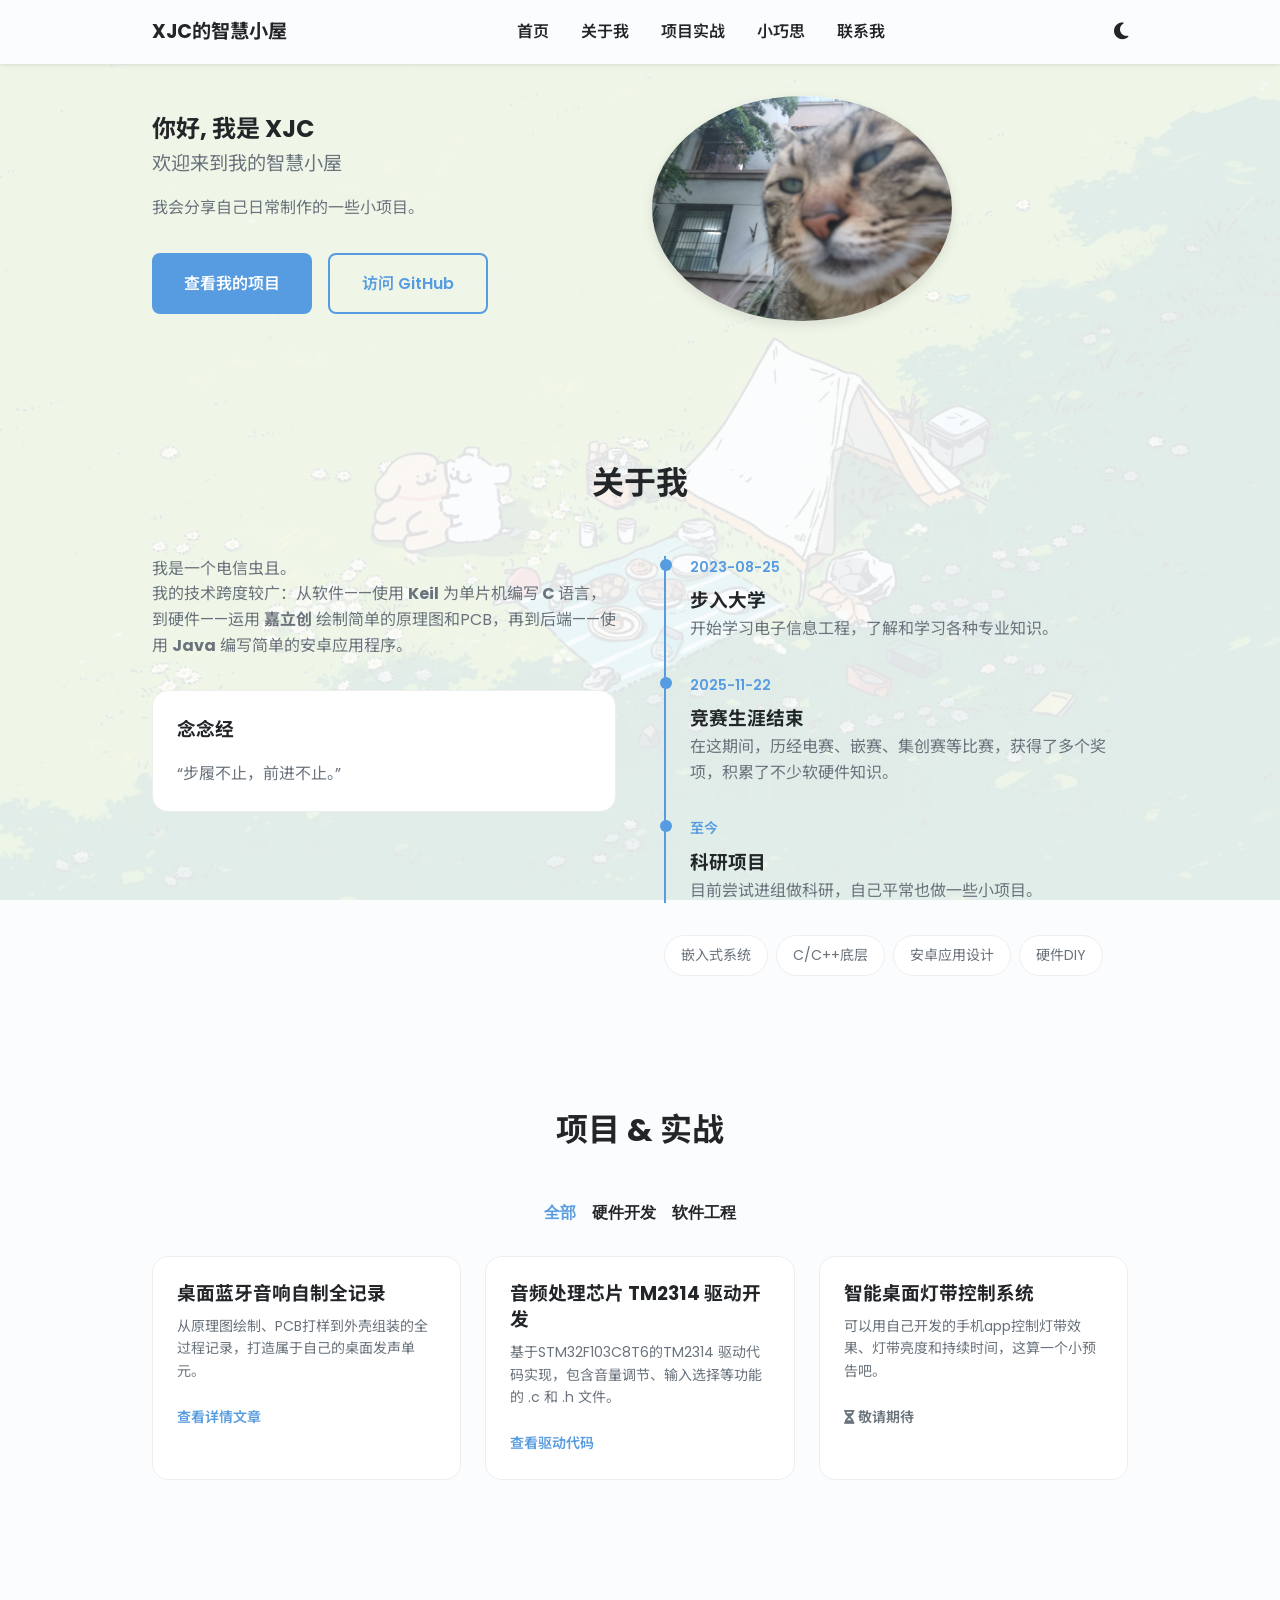
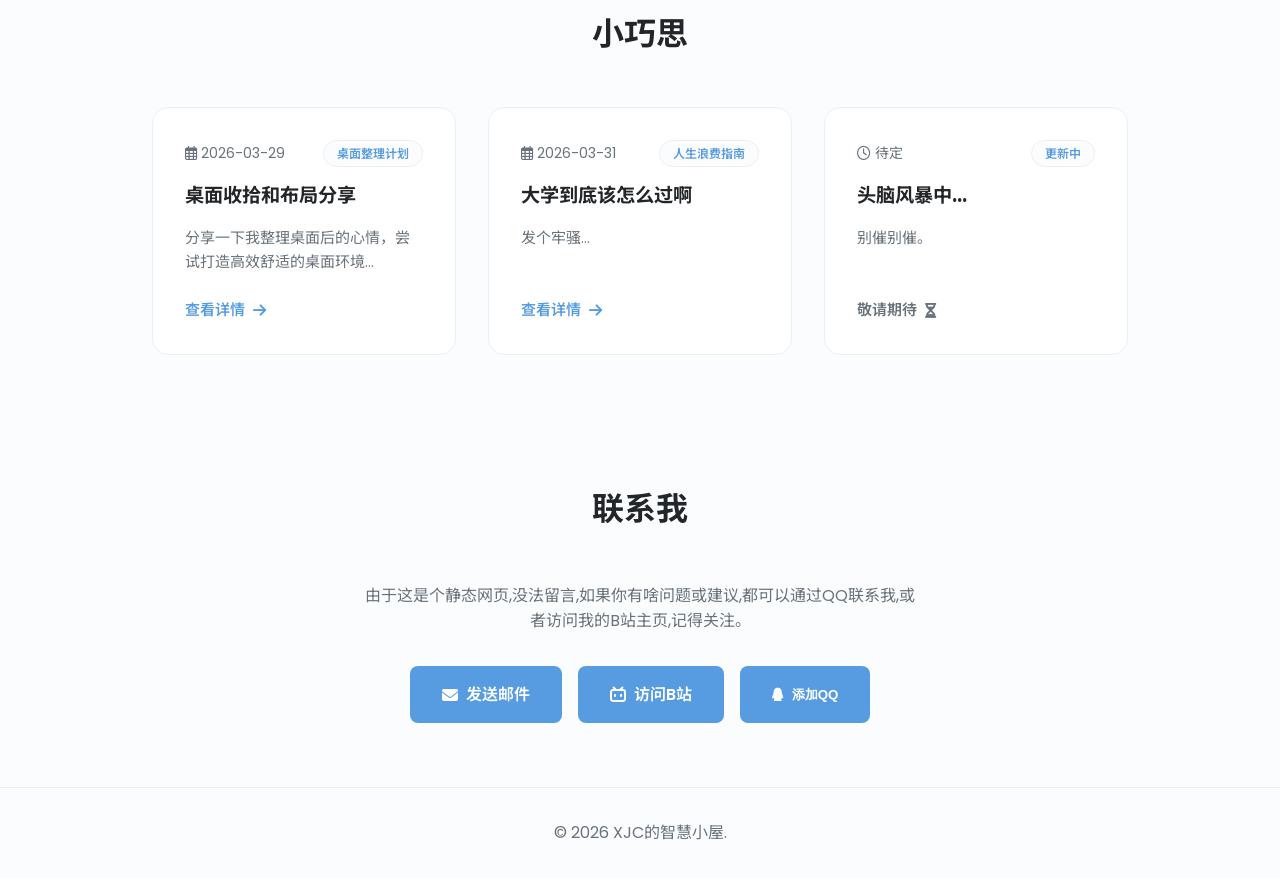
==== commit 5bb9dc37: "Add files via upload" ====
--- a/index.html
+++ b/index.html
@@ -3,7 +3,7 @@
 <head>
     <meta charset="UTF-8">
     <meta name="viewport" content="width=device-width, initial-scale=1.0">
-    <title>XJC | 电子爱好者</title>
+    <title>XJC的智慧小屋</title>
     <meta name="description" content="你好，我是XJC。一名Whuer在读本科生，热衷于探索硬件与代码世界的电子爱好者。">
     
     <link rel="preconnect" href="https://fonts.googleapis.com">
@@ -138,8 +138,8 @@
 
                     <div class="project-card" data-category="hardware software">
                         <div class="project-card__content">
-                            <h3 class="project-card__title">新项目筹备中...</h3>
-                            <p class="project-card__description">我正在疯狂画板/写代码中,下一个桌面项目正在路上，敬请期待。</p>
+                            <h3 class="project-card__title">智能桌面灯带控制系统</h3>
+                            <p class="project-card__description">可以用自己开发的手机app控制灯带效果、灯带亮度和持续时间，这算一个小预告吧。</p>
                             <div class="project-card__actions">
                                 <span class="project-card__action" style="color: var(--text-color);"><i class="fas fa-hourglass-half"></i> 敬请期待</span>
                             </div>
@@ -166,12 +166,12 @@
 
                 <article class="insight-card">
                     <div class="insight-card__header">
-                        <span class="insight-card__date"><i class="far fa-clock"></i> 待定</span>
-                        <span class="insight-card__tag">更新中</span>
-                    </div>
-                    <h3 class="insight-card__title">灵感酝酿中...</h3>
-                    <p class="insight-card__excerpt">这里将分享我的小构思。</p>
-                    <a href="#insights" class="insight-card__link" style="color: var(--text-color); cursor: default;">敬请期待 <i class="fas fa-hourglass-half"></i></a>
+                        <span class="insight-card__date"><i class="far fa-calendar-alt"></i> 2026-03-31</span>
+                        <span class="insight-card__tag">人生浪费指南</span>
+                    </div>
+                    <h3 class="insight-card__title">大学到底该怎么过啊</h3>
+                    <p class="insight-card__excerpt">发个牢骚...</p>
+                    <a href="articles/mythoughts1.html" class="insight-card__link">查看详情 <i class="fas fa-arrow-right"></i></a>
                 </article>
 
                 <article class="insight-card">
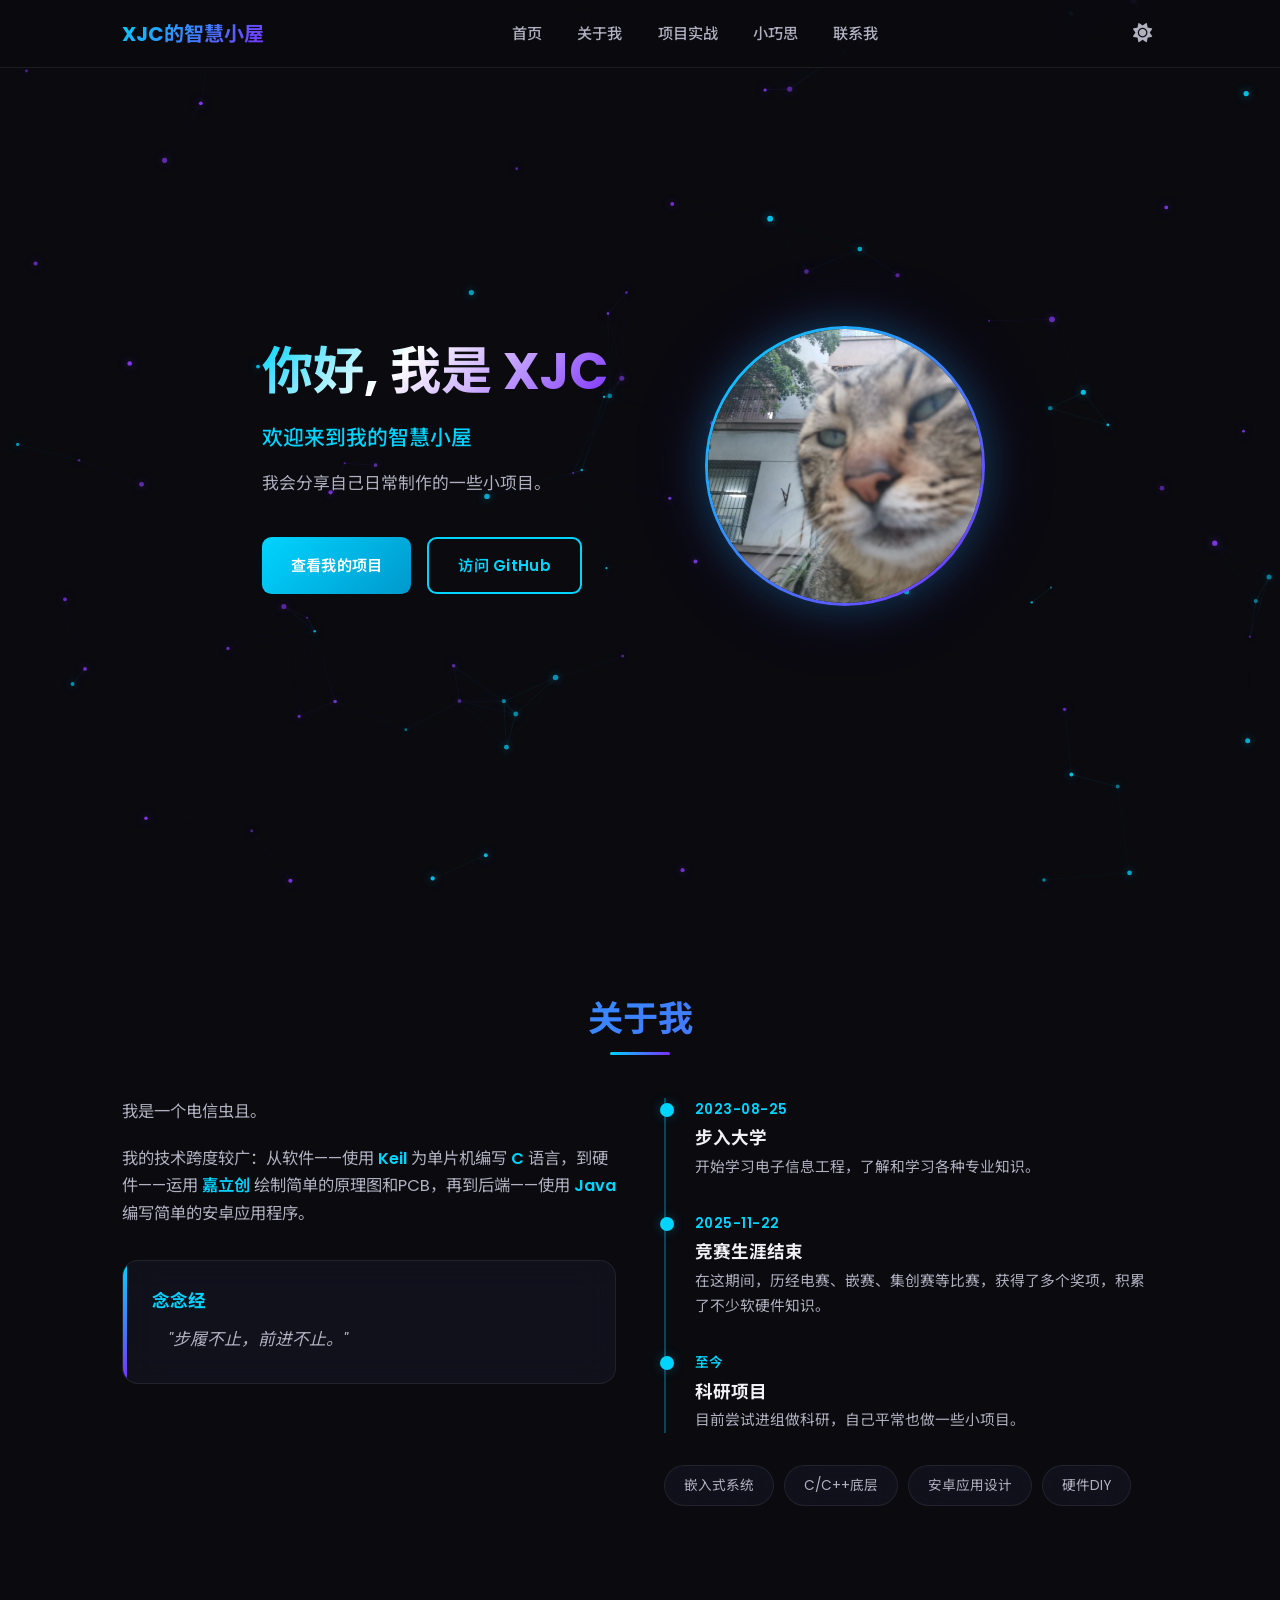
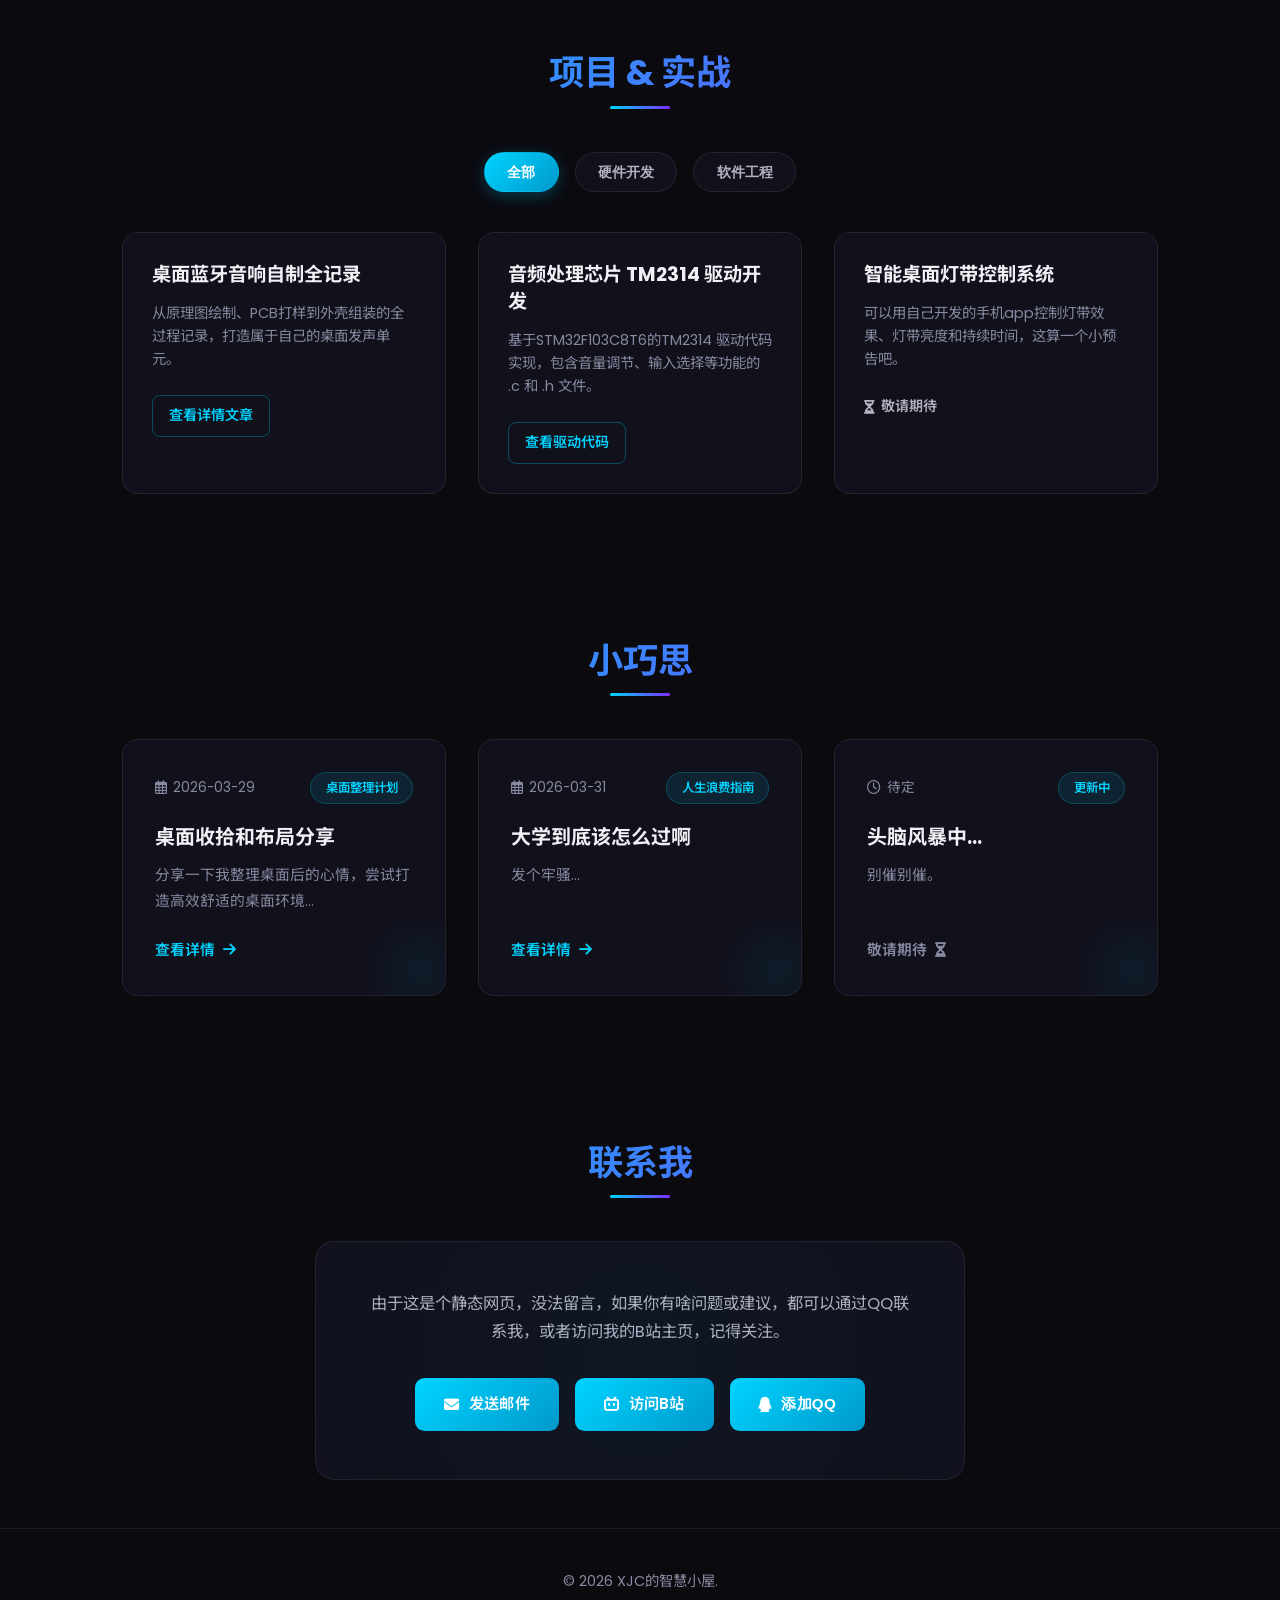
==== commit f7bd7f90: "Add files via upload" ====
--- a/index.html
+++ b/index.html
@@ -1,220 +1,220 @@
-<!DOCTYPE html>
-<html lang="zh-CN" data-theme="light">
-<head>
-    <meta charset="UTF-8">
-    <meta name="viewport" content="width=device-width, initial-scale=1.0">
-    <title>XJC的智慧小屋</title>
-    <meta name="description" content="你好，我是XJC。一名Whuer在读本科生，热衷于探索硬件与代码世界的电子爱好者。">
-    
-    <link rel="preconnect" href="https://fonts.googleapis.com">
-    <link rel="preconnect" href="https://fonts.gstatic.com" crossorigin>
-    <link href="https://fonts.googleapis.com/css2?family=Noto+Sans+SC:wght@400;700&family=Poppins:wght@400;600;700&display=swap" rel="stylesheet">
-    
-    <link rel="stylesheet" href="https://cdnjs.cloudflare.com/ajax/libs/font-awesome/6.5.2/css/all.min.css">
-    
-    <link rel="stylesheet" href="assets/css/main.css">
-</head>
-<body>
-    <div class="fixed-bg"></div>
-
-    <header class="header">
-        <nav class="nav container">
-            <a href="#" class="nav__logo">XJC的智慧小屋</a>
-            <div class="nav__menu" id="nav-menu">
-                <ul class="nav__list">
-                    <li class="nav__item"><a href="#hero" class="nav__link">首页</a></li>
-                    <li class="nav__item"><a href="#about" class="nav__link">关于我</a></li>
-                    <li class="nav__item"><a href="#projects" class="nav__link">项目实战</a></li>
-                    <li class="nav__item"><a href="#insights" class="nav__link">小巧思</a></li>
-                    <li class="nav__item"><a href="#contact" class="nav__link">联系我</a></li>
-                </ul>
-            </div>
-            <div class="nav__actions">
-                <i class="fas fa-moon theme-switcher" id="theme-button"></i>
-                <div class="nav__toggle" id="nav-toggle">
-                    <i class="fas fa-bars"></i>
-                </div>
-            </div>
-        </nav>
-    </header>
-
-    <main>
-        <section id="hero" class="hero section">
-            <div class="hero__container container grid">
-                <div class="hero__content">
-                    <h1>你好, 我是 XJC</h1>
-                    <p class="hero__subtitle">欢迎来到我的智慧小屋</p>
-                    <p class="hero__description">我会分享自己日常制作的一些小项目。</p>
-                    <div class="hero__buttons">
-                        <a href="#projects" class="button">查看我的项目</a>
-                        <a href="https://github.com/xjc666-666" target="_blank" class="button button--ghost">访问 GitHub</a>
-                    </div>
-                </div>
-                <div class="hero__image">
-                    <img src="assets/images/avatar.jpg" alt="XJC Logo">
-                </div>
-            </div>
-        </section>
-
-        <section id="about" class="about section">
-            <h2 class="section__title">关于我</h2>
-            <div class="about__container container grid">
-                <div class="about__left">
-                    <p>我是一个电信虫且。</p>
-                    <p>我的技术跨度较广：从软件——使用 <strong>Keil</strong> 为单片机编写<strong> C </strong>语言，到硬件——运用 <strong>嘉立创</strong> 绘制简单的原理图和PCB，再到后端——使用 <strong>Java</strong> 编写简单的安卓应用程序。</p>
-                    
-                    <div class="musings">
-                        <h3 class="musings__title">念念经</h3>
-                        <blockquote>
-                            “步履不止，前进不止。”
-                        </blockquote>
-                    </div>
-                </div>
-
-                <div class="about__right">
-                    <div class="timeline">
-                        <div class="timeline__item">
-                            <div class="timeline__date">2023-08-25</div>
-                            <div class="timeline__content">
-                                <h3>步入大学</h3>
-                                <p>开始学习电子信息工程，了解和学习各种专业知识。</p>
-                            </div>
-                        </div>
-                        <div class="timeline__item">
-                            <div class="timeline__date">2025-11-22</div>
-                            <div class="timeline__content">
-                                <h3>竞赛生涯结束</h3>
-                                <p>在这期间，历经电赛、嵌赛、集创赛等比赛，获得了多个奖项，积累了不少软硬件知识。</p>
-                            </div>
-                        </div>
-                        <div class="timeline__item">
-                            <div class="timeline__date">至今</div>
-                            <div class="timeline__content">
-                                <h3>科研项目</h3>
-                                <p>目前尝试进组做科研，自己平常也做一些小项目。</p>
-                            </div>
-                        </div>
-                    </div>
-                    <ul class="about__tags">
-                        <li>嵌入式系统</li>
-                        <li>C/C++底层</li>
-                        <li>安卓应用设计</li>
-                        <li>硬件DIY</li>
-                    </ul>
-                </div>
-            </div>
-        </section>
-
-        <section id="projects" class="projects section">
-            <h2 class="section__title">项目 & 实战</h2>
-            <div class="projects__container container">
-                <div class="projects__filters">
-                    <button class="filter-button active" data-filter="all">全部</button>
-                    <button class="filter-button" data-filter="hardware">硬件开发</button>
-                    <button class="filter-button" data-filter="software">软件工程</button>
-                </div>
-
-                <div class="projects__grid grid">
-                    
-                    <div class="project-card" data-category="hardware">
-                        <div class="project-card__content">
-                            <h3 class="project-card__title">桌面蓝牙音响自制全记录</h3>
-                            <p class="project-card__description">从原理图绘制、PCB打样到外壳组装的全过程记录，打造属于自己的桌面发声单元。</p>
-                            <div class="project-card__actions">
-                                <a href="articles/bluetooth-speaker.html" class="project-card__action project-card__action--primary">查看详情文章</a>
-                            </div>
-                        </div>
-                    </div>
-
-                    <div class="project-card" data-category="software">
-                        <div class="project-card__content">
-                            <h3 class="project-card__title">音频处理芯片 TM2314 驱动开发</h3>
-                            <p class="project-card__description">基于STM32F103C8T6的TM2314 驱动代码实现，包含音量调节、输入选择等功能的 .c 和 .h 文件。</p>
-                            <div class="project-card__actions">
-                                <a href="articles/tm2314-driver.html" class="project-card__action project-card__action--primary">查看驱动代码</a>
-                            </div>
-                        </div>
-                    </div>
-
-                    <div class="project-card" data-category="hardware software">
-                        <div class="project-card__content">
-                            <h3 class="project-card__title">智能桌面灯带控制系统</h3>
-                            <p class="project-card__description">可以用自己开发的手机app控制灯带效果、灯带亮度和持续时间，这算一个小预告吧。</p>
-                            <div class="project-card__actions">
-                                <span class="project-card__action" style="color: var(--text-color);"><i class="fas fa-hourglass-half"></i> 敬请期待</span>
-                            </div>
-                        </div>
-                    </div>
-
-                </div>
-            </div>
-        </section>
-
-        <section id="insights" class="insights section">
-            <h2 class="section__title">小巧思</h2>
-            <div class="insights__container container grid">
-                
-                <article class="insight-card">
-                    <div class="insight-card__header">
-                        <span class="insight-card__date"><i class="far fa-calendar-alt"></i> 2026-03-29</span>
-                        <span class="insight-card__tag">桌面整理计划</span>
-                    </div>
-                    <h3 class="insight-card__title">桌面收拾和布局分享</h3>
-                    <p class="insight-card__excerpt">分享一下我整理桌面后的心情，尝试打造高效舒适的桌面环境...</p>
-                    <a href="articles/desktop-layout.html" class="insight-card__link">查看详情 <i class="fas fa-arrow-right"></i></a>
-                </article>
-
-                <article class="insight-card">
-                    <div class="insight-card__header">
-                        <span class="insight-card__date"><i class="far fa-calendar-alt"></i> 2026-03-31</span>
-                        <span class="insight-card__tag">人生浪费指南</span>
-                    </div>
-                    <h3 class="insight-card__title">大学到底该怎么过啊</h3>
-                    <p class="insight-card__excerpt">发个牢骚...</p>
-                    <a href="articles/mythoughts1.html" class="insight-card__link">查看详情 <i class="fas fa-arrow-right"></i></a>
-                </article>
-
-                <article class="insight-card">
-                    <div class="insight-card__header">
-                        <span class="insight-card__date"><i class="far fa-clock"></i> 待定</span>
-                        <span class="insight-card__tag">更新中</span>
-                    </div>
-                    <h3 class="insight-card__title">头脑风暴中...</h3>
-                    <p class="insight-card__excerpt">别催别催。</p>
-                    <a href="#insights" class="insight-card__link" style="color: var(--text-color); cursor: default;">敬请期待 <i class="fas fa-hourglass-half"></i></a>
-                </article>
-
-            </div>
-        </section>
-
-        <section id="contact" class="contact section">
-            <h2 class="section__title">联系我</h2>
-            <div class="contact__container container">
-                <p>由于这是个静态网页,没法留言,如果你有啥问题或建议,都可以通过QQ联系我,或者访问我的B站主页,记得关注。</p>
-                <div class="contact__buttons">
-                    <a href="mailto:1815830543@qq.com" class="button"><i class="fas fa-envelope"></i> 发送邮件</a>
-                    <a href="https://space.bilibili.com/1815535695" target="_blank" class="button"><i class="fab fa-bilibili"></i> 访问B站</a>
-                    <button class="button" id="qq-btn"><i class="fab fa-qq"></i> 添加QQ</button>
-                </div>
-            </div>
-        </section>
-    </main>
-
-    <footer class="footer">
-        <div class="footer__container container">
-            <p>&copy; 2026 XJC的智慧小屋.</p>
-        </div>
-    </footer>
-
-    <div class="modal" id="qq-modal">
-        <div class="modal__content">
-            <span class="modal__close">&times;</span>
-            <h3>QQ二维码</h3>
-            <img src="assets/images/qq_qr.png" alt="QQ QR Code" style="width: 200px; height: 200px; background: #eee; object-fit: contain;">
-            <p>扫一扫添加我的QQ</p>
-        </div>
-    </div>
-
-    <script src="assets/js/main.js"></script>
-</body>
-</html>+<!DOCTYPE html>
+<html lang="zh-CN" data-theme="dark">
+<head>
+    <meta charset="UTF-8">
+    <meta name="viewport" content="width=device-width, initial-scale=1.0">
+    <title>XJC的智慧小屋</title>
+    <meta name="description" content="你好，我是XJC。一名Whuer在读本科生，热衷于探索硬件与代码世界的电子爱好者。">
+
+    <link rel="preconnect" href="https://fonts.googleapis.com">
+    <link rel="preconnect" href="https://fonts.gstatic.com" crossorigin>
+    <link href="https://fonts.googleapis.com/css2?family=Noto+Sans+SC:wght@400;500;700&family=Poppins:wght@400;500;600;700&display=swap" rel="stylesheet">
+
+    <link rel="stylesheet" href="https://cdnjs.cloudflare.com/ajax/libs/font-awesome/6.5.2/css/all.min.css">
+
+    <link rel="stylesheet" href="assets/css/main.css">
+</head>
+<body>
+    <canvas id="particle-canvas"></canvas>
+
+    <header class="header">
+        <nav class="nav container">
+            <a href="#" class="nav__logo">XJC的智慧小屋</a>
+            <div class="nav__menu" id="nav-menu">
+                <ul class="nav__list">
+                    <li class="nav__item"><a href="#hero" class="nav__link">首页</a></li>
+                    <li class="nav__item"><a href="#about" class="nav__link">关于我</a></li>
+                    <li class="nav__item"><a href="#projects" class="nav__link">项目实战</a></li>
+                    <li class="nav__item"><a href="#insights" class="nav__link">小巧思</a></li>
+                    <li class="nav__item"><a href="#contact" class="nav__link">联系我</a></li>
+                </ul>
+            </div>
+            <div class="nav__actions">
+                <i class="fas fa-sun theme-switcher" id="theme-button"></i>
+                <div class="nav__toggle" id="nav-toggle">
+                    <i class="fas fa-bars"></i>
+                </div>
+            </div>
+        </nav>
+    </header>
+
+    <main>
+        <section id="hero" class="hero section">
+            <div class="hero__container container grid">
+                <div class="hero__content">
+                    <h1>你好, 我是 XJC</h1>
+                    <p class="hero__subtitle">欢迎来到我的智慧小屋</p>
+                    <p class="hero__description">我会分享自己日常制作的一些小项目。</p>
+                    <div class="hero__buttons">
+                        <a href="#projects" class="button"><span>查看我的项目</span></a>
+                        <a href="https://github.com/xjc666-666" target="_blank" class="button button--ghost"><span>访问 GitHub</span></a>
+                    </div>
+                </div>
+                <div class="hero__image">
+                    <img src="assets/images/avatar.jpg" alt="XJC Logo">
+                </div>
+            </div>
+        </section>
+
+        <section id="about" class="about section">
+            <h2 class="section__title">关于我</h2>
+            <div class="about__container container grid">
+                <div class="about__left">
+                    <p>我是一个电信虫且。</p>
+                    <p>我的技术跨度较广：从软件——使用 <strong>Keil</strong> 为单片机编写<strong> C </strong>语言，到硬件——运用 <strong>嘉立创</strong> 绘制简单的原理图和PCB，再到后端——使用 <strong>Java</strong> 编写简单的安卓应用程序。</p>
+
+                    <div class="musings">
+                        <h3 class="musings__title">念念经</h3>
+                        <blockquote>
+                            "步履不止，前进不止。"
+                        </blockquote>
+                    </div>
+                </div>
+
+                <div class="about__right">
+                    <div class="timeline">
+                        <div class="timeline__item">
+                            <div class="timeline__date">2023-08-25</div>
+                            <div class="timeline__content">
+                                <h3>步入大学</h3>
+                                <p>开始学习电子信息工程，了解和学习各种专业知识。</p>
+                            </div>
+                        </div>
+                        <div class="timeline__item">
+                            <div class="timeline__date">2025-11-22</div>
+                            <div class="timeline__content">
+                                <h3>竞赛生涯结束</h3>
+                                <p>在这期间，历经电赛、嵌赛、集创赛等比赛，获得了多个奖项，积累了不少软硬件知识。</p>
+                            </div>
+                        </div>
+                        <div class="timeline__item">
+                            <div class="timeline__date">至今</div>
+                            <div class="timeline__content">
+                                <h3>科研项目</h3>
+                                <p>目前尝试进组做科研，自己平常也做一些小项目。</p>
+                            </div>
+                        </div>
+                    </div>
+                    <ul class="about__tags">
+                        <li>嵌入式系统</li>
+                        <li>C/C++底层</li>
+                        <li>安卓应用设计</li>
+                        <li>硬件DIY</li>
+                    </ul>
+                </div>
+            </div>
+        </section>
+
+        <section id="projects" class="projects section">
+            <h2 class="section__title">项目 & 实战</h2>
+            <div class="projects__container container">
+                <div class="projects__filters">
+                    <button class="filter-button active" data-filter="all">全部</button>
+                    <button class="filter-button" data-filter="hardware">硬件开发</button>
+                    <button class="filter-button" data-filter="software">软件工程</button>
+                </div>
+
+                <div class="projects__grid grid">
+
+                    <div class="project-card" data-category="hardware">
+                        <div class="project-card__content">
+                            <h3 class="project-card__title">桌面蓝牙音响自制全记录</h3>
+                            <p class="project-card__description">从原理图绘制、PCB打样到外壳组装的全过程记录，打造属于自己的桌面发声单元。</p>
+                            <div class="project-card__actions">
+                                <a href="articles/bluetooth-speaker.html" class="project-card__action project-card__action--primary">查看详情文章</a>
+                            </div>
+                        </div>
+                    </div>
+
+                    <div class="project-card" data-category="software">
+                        <div class="project-card__content">
+                            <h3 class="project-card__title">音频处理芯片 TM2314 驱动开发</h3>
+                            <p class="project-card__description">基于STM32F103C8T6的TM2314 驱动代码实现，包含音量调节、输入选择等功能的 .c 和 .h 文件。</p>
+                            <div class="project-card__actions">
+                                <a href="articles/tm2314-driver.html" class="project-card__action project-card__action--primary">查看驱动代码</a>
+                            </div>
+                        </div>
+                    </div>
+
+                    <div class="project-card" data-category="hardware software">
+                        <div class="project-card__content">
+                            <h3 class="project-card__title">智能桌面灯带控制系统</h3>
+                            <p class="project-card__description">可以用自己开发的手机app控制灯带效果、灯带亮度和持续时间，这算一个小预告吧。</p>
+                            <div class="project-card__actions">
+                                <span class="project-card__action"><i class="fas fa-hourglass-half"></i> 敬请期待</span>
+                            </div>
+                        </div>
+                    </div>
+
+                </div>
+            </div>
+        </section>
+
+        <section id="insights" class="insights section">
+            <h2 class="section__title">小巧思</h2>
+            <div class="insights__container container grid">
+
+                <article class="insight-card">
+                    <div class="insight-card__header">
+                        <span class="insight-card__date"><i class="far fa-calendar-alt"></i> 2026-03-29</span>
+                        <span class="insight-card__tag">桌面整理计划</span>
+                    </div>
+                    <h3 class="insight-card__title">桌面收拾和布局分享</h3>
+                    <p class="insight-card__excerpt">分享一下我整理桌面后的心情，尝试打造高效舒适的桌面环境...</p>
+                    <a href="articles/desktop-layout.html" class="insight-card__link">查看详情 <i class="fas fa-arrow-right"></i></a>
+                </article>
+
+                <article class="insight-card">
+                    <div class="insight-card__header">
+                        <span class="insight-card__date"><i class="far fa-calendar-alt"></i> 2026-03-31</span>
+                        <span class="insight-card__tag">人生浪费指南</span>
+                    </div>
+                    <h3 class="insight-card__title">大学到底该怎么过啊</h3>
+                    <p class="insight-card__excerpt">发个牢骚...</p>
+                    <a href="articles/mythoughts1.html" class="insight-card__link">查看详情 <i class="fas fa-arrow-right"></i></a>
+                </article>
+
+                <article class="insight-card">
+                    <div class="insight-card__header">
+                        <span class="insight-card__date"><i class="far fa-clock"></i> 待定</span>
+                        <span class="insight-card__tag">更新中</span>
+                    </div>
+                    <h3 class="insight-card__title">头脑风暴中...</h3>
+                    <p class="insight-card__excerpt">别催别催。</p>
+                    <a href="#insights" class="insight-card__link" style="color: var(--text-color-light); cursor: default;">敬请期待 <i class="fas fa-hourglass-half"></i></a>
+                </article>
+
+            </div>
+        </section>
+
+        <section id="contact" class="contact section">
+            <h2 class="section__title">联系我</h2>
+            <div class="contact__container container">
+                <p>由于这是个静态网页，没法留言，如果你有啥问题或建议，都可以通过QQ联系我，或者访问我的B站主页，记得关注。</p>
+                <div class="contact__buttons">
+                    <a href="mailto:1815830543@qq.com" class="button"><i class="fas fa-envelope"></i> <span>发送邮件</span></a>
+                    <a href="https://space.bilibili.com/1815535695" target="_blank" class="button"><i class="fab fa-bilibili"></i> <span>访问B站</span></a>
+                    <button class="button" id="qq-btn"><i class="fab fa-qq"></i> <span>添加QQ</span></button>
+                </div>
+            </div>
+        </section>
+    </main>
+
+    <footer class="footer">
+        <div class="footer__container container">
+            <p>&copy; 2026 XJC的智慧小屋.</p>
+        </div>
+    </footer>
+
+    <div class="modal" id="qq-modal">
+        <div class="modal__content">
+            <span class="modal__close">&times;</span>
+            <h3>QQ二维码</h3>
+            <img src="assets/images/qq_qr.png" alt="QQ QR Code" style="width: 200px; height: 200px; background: #eee; object-fit: contain; border-radius: 0.5rem;">
+            <p>扫一扫添加我的QQ</p>
+        </div>
+    </div>
+
+    <script src="assets/js/main.js"></script>
+</body>
+</html>
--- a/assets/css/main.css
+++ b/assets/css/main.css
@@ -1,137 +1,719 @@
-/* ============ 变量定义 ============ */
-:root {
-    --hue-color: 210;
-    --first-color: hsl(var(--hue-color), 69%, 61%);
-    --first-color-alt: hsl(var(--hue-color), 57%, 53%);
-    --title-color: hsl(var(--hue-color), 8%, 15%);
-    --text-color: hsl(var(--hue-color), 8%, 45%);
-    --body-color: hsl(var(--hue-color), 60%, 99%);
-    --container-color: #fff;
-    --border-color: #eee;
-}
-
-[data-theme="dark"] {
-    --title-color: hsl(var(--hue-color), 8%, 95%);
-    --text-color: hsl(var(--hue-color), 8%, 75%);
-    --body-color: hsl(var(--hue-color), 28%, 12%);
-    --container-color: hsl(var(--hue-color), 29%, 16%);
-    --border-color: hsl(var(--hue-color), 29%, 20%);
-}
-
-/* ============ 全局样式 ============ */
-* { box-sizing: border-box; margin: 0; padding: 0; }
-body {
-    font-family: 'Poppins', 'Noto Sans SC', sans-serif;
-    background-color: var(--body-color);
-    color: var(--text-color);
-    transition: .3s;
-    line-height: 1.6;
-    position: relative;
-}
-h1, h2, h3 { color: var(--title-color); font-weight: 700; }
-ul { list-style: none; }
-a { text-decoration: none; }
-.container { max-width: 1024px; margin-left: auto; margin-right: auto; padding: 0 1.5rem; }
-.grid { display: grid; gap: 1.5rem; }
-.section { padding: 6rem 0 2rem; }
-.section__title { text-align: center; font-size: 2rem; margin-bottom: 3rem; }
-
-/* ============ 全屏固定透明背景 ============ */
-.fixed-bg {
-    position: fixed; 
-    top: 0;
-    left: 0;
-    width: 100vw; 
-    height: 100vh; 
-    background-image: url('../images/background.jpg'); 
-    background-size: cover; 
-    background-position: center; 
-    background-repeat: no-repeat; 
-    z-index: -1; 
-    opacity: 0.1; 
-}
-
-/* ============ 按钮样式 ============ */
-.button {
-    display: inline-flex; align-items: center; justify-content: center; gap: .5rem;
-    background-color: var(--first-color); color: #fff; padding: 1rem 2rem;
-    border-radius: .5rem; font-weight: 600; transition: .3s; border: none; cursor: pointer;
-}
-.button:hover { background-color: var(--first-color-alt); }
-.button--ghost { background-color: transparent; border: 2px solid var(--first-color); color: var(--first-color); }
-.button--ghost:hover { background-color: var(--first-color); color: #fff; }
-
-/* ============ 导航栏 ============ */
-.header { width: 100%; position: fixed; top: 0; left: 0; z-index: 100; background-color: var(--body-color); box-shadow: 0 1px 4px rgba(0,0,0,.1); }
-.nav { height: 4rem; display: flex; justify-content: space-between; align-items: center; }
-.nav__logo { color: var(--title-color); font-weight: 700; font-size: 1.2rem; }
-.nav__list { display: flex; gap: 2rem; }
-.nav__link { color: var(--title-color); font-weight: 600; transition: .3s; }
-.nav__link:hover { color: var(--first-color); }
-.nav__actions { display: flex; align-items: center; gap: 1rem; }
-.theme-switcher, .nav__toggle { font-size: 1.2rem; color: var(--title-color); cursor: pointer; }
-.nav__toggle { display: none; }
-
-/* ============ 各大区域排版 ============ */
-.hero__container { grid-template-columns: 1fr 1fr; align-items: center; }
-.hero__subtitle { font-size: 1.2rem; color: var(--text-color); margin-bottom: 1rem; }
-.hero__description { margin-bottom: 2rem; }
-.hero__buttons { display: flex; flex-wrap: wrap; gap: 1rem; }
-.hero__image img { width: 300px; border-radius: 50%; box-shadow: 0 4px 12px rgba(0,0,0,.1); }
-
-.about__container { grid-template-columns: 1fr 1fr; gap: 3rem;}
-.musings { background-color: var(--container-color); padding: 1.5rem; border-radius: 1rem; margin-top: 2rem; border: 1px solid var(--border-color); }
-.musings__title { margin-bottom: 1rem; }
-.timeline { border-left: 2px solid var(--first-color); padding-left: 1.5rem; margin-bottom: 2rem; }
-.timeline__item { position: relative; margin-bottom: 2rem; }
-.timeline__item::before { content: ''; position: absolute; left: -1.9rem; top: .2rem; width: 12px; height: 12px; background-color: var(--first-color); border-radius: 50%; }
-.timeline__date { font-size: .875rem; color: var(--first-color); margin-bottom: .5rem; font-weight: 600; }
-.about__tags { display: flex; flex-wrap: wrap; gap: .5rem; }
-.about__tags li { background-color: var(--container-color); padding: .5rem 1rem; border-radius: 2rem; font-size: .875rem; border: 1px solid var(--border-color); }
-
-.projects__filters { display: flex; justify-content: center; flex-wrap: wrap; gap: 1rem; margin-bottom: 2rem; }
-.filter-button { background: transparent; border: none; font-size: 1rem; font-weight: 600; cursor: pointer; color: var(--title-color); transition: .3s;}
-.filter-button.active { color: var(--first-color); }
-.projects__grid { grid-template-columns: repeat(auto-fit, minmax(300px, 1fr)); }
-.project-card { background-color: var(--container-color); border-radius: 1rem; overflow: hidden; border: 1px solid var(--border-color); transition: .3s; }
-.project-card:hover { transform: translateY(-5px); box-shadow: 0 8px 24px rgba(0,0,0,.1); }
-.project-card.hide { display: none; }
-.project-card__content { padding: 1.5rem; }
-.project-card__title { margin-bottom: .5rem; line-height: 1.4; }
-.project-card__description { font-size: .875rem; margin-bottom: 1.5rem; }
-.project-card__actions { display: flex; gap: 1rem; }
-.project-card__action { color: var(--title-color); font-size: .875rem; font-weight: 600; transition: .3s;}
-.project-card__action:hover { color: var(--first-color); }
-.project-card__action--primary { color: var(--first-color); }
-
-.insights__container { grid-template-columns: repeat(auto-fit, minmax(300px, 1fr)); gap: 2rem; }
-.insight-card { background-color: var(--container-color); padding: 2rem; border-radius: 1rem; border: 1px solid var(--border-color); transition: .3s; display: flex; flex-direction: column; }
-.insight-card:hover { transform: translateY(-5px); box-shadow: 0 8px 24px rgba(0,0,0,.1); border-color: var(--first-color); }
-.insight-card__header { display: flex; justify-content: space-between; align-items: center; margin-bottom: 1rem; font-size: .875rem; color: var(--text-color); }
-.insight-card__tag { background-color: var(--body-color); padding: .2rem .8rem; border-radius: 2rem; color: var(--first-color); font-weight: 600; font-size: .75rem; border: 1px solid var(--border-color); }
-.insight-card__title { font-size: 1.2rem; margin-bottom: 1rem; color: var(--title-color); line-height: 1.4; }
-.insight-card__excerpt { margin-bottom: 1.5rem; flex-grow: 1; font-size: .938rem; }
-.insight-card__link { display: inline-flex; align-items: center; gap: .5rem; color: var(--first-color); font-weight: 600; font-size: .938rem; transition: .3s; }
-.insight-card__link:hover { gap: .8rem; }
-
-.contact__container { text-align: center; max-width: 600px;}
-.contact__buttons { display: flex; justify-content: center; flex-wrap: wrap; gap: 1rem; margin-top: 2rem;}
-
-.modal { position: fixed; inset: 0; background-color: rgba(0,0,0,.5); display: flex; align-items: center; justify-content: center; z-index: 1000; opacity: 0; visibility: hidden; transition: .3s; }
-.modal.active-modal { opacity: 1; visibility: visible; }
-.modal__content { background-color: var(--container-color); padding: 3rem; border-radius: 1rem; position: relative; text-align: center; }
-.modal__close { position: absolute; top: 1rem; right: 1.5rem; font-size: 1.5rem; cursor: pointer; color: var(--title-color); }
-
-.footer { padding: 2rem 0; text-align: center; color: var(--text-color); margin-top: 2rem; border-top: 1px solid var(--border-color);}
-
-/* ============ 响应式 ============ */
-@media screen and (max-width: 768px) {
-    .nav__toggle { display: block; }
-    .nav__menu { position: fixed; top: 4rem; right: -100%; background-color: var(--container-color); width: 80%; height: 100%; padding: 2rem; box-shadow: -2px 0 4px rgba(0,0,0,.1); transition: .3s; }
-    .nav__menu.show-menu { right: 0; }
-    .nav__list { flex-direction: column; }
-    .hero__container, .about__container { grid-template-columns: 1fr; text-align: center; }
-    .hero__buttons { justify-content: center; }
-    .timeline { text-align: left; }
-    .hero__image img { width: 200px; }
-}+/* ============ CSS Variables ============ */
+:root {
+    --hue-color: 195;
+    --first-color: #00d4ff;
+    --first-color-alt: #00b8e0;
+    --first-color-dark: #0099cc;
+    --second-color: #7b2fff;
+    --title-color: #f0f0f5;
+    --text-color: #b0b0c0;
+    --text-color-light: #8888a0;
+    --body-color: #0a0a0f;
+    --container-color: rgba(20, 20, 35, 0.7);
+    --container-color-solid: #141423;
+    --border-color: rgba(255, 255, 255, 0.08);
+    --glow-color: rgba(0, 212, 255, 0.25);
+    --card-shadow: 0 8px 32px rgba(0, 0, 0, 0.4);
+    --glass-blur: 16px;
+}
+
+[data-theme="light"] {
+    --title-color: #1a1a2e;
+    --text-color: #4a4a60;
+    --text-color-light: #6a6a80;
+    --body-color: #f0f2f8;
+    --container-color: rgba(255, 255, 255, 0.75);
+    --container-color-solid: #ffffff;
+    --border-color: rgba(0, 0, 0, 0.08);
+    --glow-color: rgba(0, 180, 220, 0.15);
+    --card-shadow: 0 8px 32px rgba(0, 0, 0, 0.1);
+}
+
+/* ============ Global ============ */
+* { box-sizing: border-box; margin: 0; padding: 0; }
+
+html {
+    scroll-behavior: smooth;
+}
+
+body {
+    font-family: 'Poppins', 'Noto Sans SC', sans-serif;
+    background-color: var(--body-color);
+    color: var(--text-color);
+    line-height: 1.7;
+    overflow-x: hidden;
+    position: relative;
+}
+
+h1, h2, h3, h4 { color: var(--title-color); font-weight: 700; line-height: 1.3; }
+ul { list-style: none; }
+a { text-decoration: none; color: inherit; }
+
+.container { max-width: 1100px; margin-left: auto; margin-right: auto; padding: 0 2rem; }
+.grid { display: grid; gap: 2rem; }
+.section { padding: 6rem 0 3rem; position: relative; z-index: 1; }
+.section__title {
+    text-align: center;
+    font-size: 2.2rem;
+    margin-bottom: 3.5rem;
+    background: linear-gradient(135deg, var(--first-color), var(--second-color));
+    -webkit-background-clip: text;
+    -webkit-text-fill-color: transparent;
+    background-clip: text;
+    position: relative;
+}
+.section__title::after {
+    content: '';
+    position: absolute;
+    bottom: -0.8rem;
+    left: 50%;
+    transform: translateX(-50%);
+    width: 60px;
+    height: 3px;
+    background: linear-gradient(90deg, var(--first-color), var(--second-color));
+    border-radius: 3px;
+}
+
+/* ============ Particle Canvas ============ */
+#particle-canvas {
+    position: fixed;
+    top: 0;
+    left: 0;
+    width: 100vw;
+    height: 100vh;
+    z-index: 0;
+    pointer-events: none;
+}
+
+/* ============ Buttons ============ */
+.button {
+    display: inline-flex;
+    align-items: center;
+    justify-content: center;
+    gap: 0.6rem;
+    background: linear-gradient(135deg, var(--first-color), #0099cc);
+    color: #fff;
+    padding: 0.85rem 1.8rem;
+    border-radius: 0.6rem;
+    font-weight: 600;
+    font-size: 0.95rem;
+    transition: all 0.3s ease;
+    border: none;
+    cursor: pointer;
+    position: relative;
+    overflow: hidden;
+    letter-spacing: 0.3px;
+}
+.button::before {
+    content: '';
+    position: absolute;
+    inset: 0;
+    background: linear-gradient(135deg, var(--second-color), var(--first-color));
+    opacity: 0;
+    transition: opacity 0.3s ease;
+}
+.button:hover {
+    transform: translateY(-2px);
+    box-shadow: 0 8px 25px var(--glow-color);
+}
+.button:hover::before { opacity: 1; }
+.button span, .button i { position: relative; z-index: 1; }
+
+.button--ghost {
+    background: transparent;
+    border: 2px solid var(--first-color);
+    color: var(--first-color);
+}
+.button--ghost:hover {
+    background: var(--first-color);
+    color: #fff;
+    box-shadow: 0 8px 25px var(--glow-color);
+}
+.button--ghost::before { display: none; }
+
+/* ============ Navigation ============ */
+.header {
+    width: 100%;
+    position: fixed;
+    top: 0;
+    left: 0;
+    z-index: 1000;
+    background: rgba(10, 10, 15, 0.75);
+    backdrop-filter: blur(20px);
+    -webkit-backdrop-filter: blur(20px);
+    border-bottom: 1px solid var(--border-color);
+    transition: all 0.3s ease;
+}
+.nav {
+    height: 4.2rem;
+    display: flex;
+    justify-content: space-between;
+    align-items: center;
+}
+.nav__logo {
+    color: var(--title-color);
+    font-weight: 700;
+    font-size: 1.25rem;
+    background: linear-gradient(135deg, var(--first-color), var(--second-color));
+    -webkit-background-clip: text;
+    -webkit-text-fill-color: transparent;
+    background-clip: text;
+    transition: opacity 0.3s;
+}
+.nav__logo:hover { opacity: 0.8; }
+.nav__list { display: flex; gap: 2.2rem; }
+.nav__link {
+    color: var(--text-color);
+    font-weight: 500;
+    font-size: 0.95rem;
+    transition: color 0.3s;
+    position: relative;
+}
+.nav__link::after {
+    content: '';
+    position: absolute;
+    bottom: -4px;
+    left: 0;
+    width: 0;
+    height: 2px;
+    background: var(--first-color);
+    border-radius: 2px;
+    transition: width 0.3s ease;
+}
+.nav__link:hover { color: var(--first-color); }
+.nav__link:hover::after { width: 100%; }
+
+.nav__actions { display: flex; align-items: center; gap: 1.2rem; }
+.theme-switcher {
+    font-size: 1.2rem;
+    color: var(--text-color);
+    cursor: pointer;
+    transition: all 0.3s;
+    padding: 0.4rem;
+    border-radius: 50%;
+}
+.theme-switcher:hover {
+    color: var(--first-color);
+    text-shadow: 0 0 20px var(--first-color);
+}
+.nav__toggle {
+    display: none;
+    font-size: 1.3rem;
+    color: var(--title-color);
+    cursor: pointer;
+}
+
+/* ============ Hero Section ============ */
+.hero {
+    min-height: 100vh;
+    display: flex;
+    align-items: center;
+    padding-top: 5rem;
+}
+.hero__container {
+    grid-template-columns: 1fr 1fr;
+    align-items: center;
+    gap: 4rem;
+}
+.hero__content h1 {
+    font-size: 3.2rem;
+    font-weight: 700;
+    margin-bottom: 1rem;
+    background: linear-gradient(135deg, var(--first-color) 0%, #fff 40%, var(--second-color) 100%);
+    -webkit-background-clip: text;
+    -webkit-text-fill-color: transparent;
+    background-clip: text;
+    animation: shimmer 3s ease-in-out infinite;
+}
+@keyframes shimmer {
+    0%, 100% { filter: brightness(1); }
+    50% { filter: brightness(1.3); }
+}
+.hero__subtitle {
+    font-size: 1.3rem;
+    color: var(--first-color);
+    margin-bottom: 0.8rem;
+    font-weight: 500;
+}
+.hero__description {
+    font-size: 1.05rem;
+    color: var(--text-color);
+    margin-bottom: 2.5rem;
+    max-width: 450px;
+}
+.hero__buttons { display: flex; flex-wrap: wrap; gap: 1rem; }
+.hero__image {
+    display: flex;
+    justify-content: center;
+    align-items: center;
+}
+.hero__image img {
+    width: 280px;
+    height: 280px;
+    border-radius: 50%;
+    object-fit: cover;
+    border: 3px solid transparent;
+    background: linear-gradient(var(--body-color), var(--body-color)) padding-box,
+                linear-gradient(135deg, var(--first-color), var(--second-color)) border-box;
+    box-shadow: 0 0 40px var(--glow-color), 0 0 80px rgba(123, 47, 255, 0.15);
+    transition: transform 0.5s ease, box-shadow 0.5s ease;
+    animation: float 6s ease-in-out infinite;
+}
+@keyframes float {
+    0%, 100% { transform: translateY(0); }
+    50% { transform: translateY(-15px); }
+}
+.hero__image img:hover {
+    transform: scale(1.05);
+    box-shadow: 0 0 60px var(--glow-color), 0 0 120px rgba(123, 47, 255, 0.25);
+}
+
+/* ============ About Section ============ */
+.about__container {
+    grid-template-columns: 1fr 1fr;
+    gap: 3rem;
+    align-items: start;
+}
+.about__left p {
+    margin-bottom: 1.2rem;
+    font-size: 1.02rem;
+}
+.about__left strong {
+    color: var(--first-color);
+    font-weight: 600;
+}
+.musings {
+    background: var(--container-color);
+    backdrop-filter: blur(var(--glass-blur));
+    -webkit-backdrop-filter: blur(var(--glass-blur));
+    padding: 1.8rem;
+    border-radius: 1rem;
+    margin-top: 2rem;
+    border: 1px solid var(--border-color);
+    position: relative;
+    overflow: hidden;
+}
+.musings::before {
+    content: '';
+    position: absolute;
+    top: 0;
+    left: 0;
+    width: 4px;
+    height: 100%;
+    background: linear-gradient(180deg, var(--first-color), var(--second-color));
+    border-radius: 4px 0 0 4px;
+}
+.musings__title {
+    margin-bottom: 0.8rem;
+    color: var(--first-color);
+    font-size: 1.1rem;
+}
+.musings blockquote {
+    font-style: italic;
+    color: var(--text-color);
+    font-size: 1.05rem;
+    padding-left: 1rem;
+    border-left: none;
+}
+
+/* Timeline */
+.timeline {
+    border-left: 2px solid rgba(0, 212, 255, 0.3);
+    padding-left: 1.8rem;
+    margin-bottom: 2rem;
+}
+.timeline__item {
+    position: relative;
+    margin-bottom: 2rem;
+}
+.timeline__item::before {
+    content: '';
+    position: absolute;
+    left: -2.15rem;
+    top: 0.3rem;
+    width: 14px;
+    height: 14px;
+    background: var(--first-color);
+    border-radius: 50%;
+    box-shadow: 0 0 12px var(--glow-color);
+}
+.timeline__date {
+    font-size: 0.85rem;
+    color: var(--first-color);
+    margin-bottom: 0.4rem;
+    font-weight: 600;
+    letter-spacing: 0.5px;
+}
+.timeline__content h3 {
+    font-size: 1.1rem;
+    margin-bottom: 0.3rem;
+}
+.timeline__content p {
+    font-size: 0.92rem;
+    color: var(--text-color);
+}
+
+/* Tags */
+.about__tags {
+    display: flex;
+    flex-wrap: wrap;
+    gap: 0.6rem;
+}
+.about__tags li {
+    background: var(--container-color);
+    backdrop-filter: blur(var(--glass-blur));
+    -webkit-backdrop-filter: blur(var(--glass-blur));
+    padding: 0.5rem 1.2rem;
+    border-radius: 2rem;
+    font-size: 0.85rem;
+    border: 1px solid var(--border-color);
+    transition: all 0.3s;
+    cursor: default;
+}
+.about__tags li:hover {
+    border-color: var(--first-color);
+    color: var(--first-color);
+    box-shadow: 0 0 15px rgba(0, 212, 255, 0.15);
+    transform: translateY(-2px);
+}
+
+/* ============ Projects Section ============ */
+.projects__filters {
+    display: flex;
+    justify-content: center;
+    flex-wrap: wrap;
+    gap: 1rem;
+    margin-bottom: 2.5rem;
+}
+.filter-button {
+    background: var(--container-color);
+    backdrop-filter: blur(var(--glass-blur));
+    -webkit-backdrop-filter: blur(var(--glass-blur));
+    border: 1px solid var(--border-color);
+    font-size: 0.9rem;
+    font-weight: 600;
+    cursor: pointer;
+    color: var(--text-color);
+    padding: 0.6rem 1.4rem;
+    border-radius: 2rem;
+    transition: all 0.3s;
+}
+.filter-button:hover {
+    border-color: var(--first-color);
+    color: var(--first-color);
+}
+.filter-button.active {
+    background: linear-gradient(135deg, var(--first-color), #0099cc);
+    color: #fff;
+    border-color: transparent;
+    box-shadow: 0 4px 15px var(--glow-color);
+}
+
+.projects__grid {
+    grid-template-columns: repeat(auto-fit, minmax(320px, 1fr));
+}
+
+/* Project Card */
+.project-card {
+    background: var(--container-color);
+    backdrop-filter: blur(var(--glass-blur));
+    -webkit-backdrop-filter: blur(var(--glass-blur));
+    border-radius: 1rem;
+    border: 1px solid var(--border-color);
+    transition: all 0.4s ease;
+    position: relative;
+    overflow: hidden;
+}
+.project-card::before {
+    content: '';
+    position: absolute;
+    top: 0;
+    left: 0;
+    width: 100%;
+    height: 3px;
+    background: linear-gradient(90deg, var(--first-color), var(--second-color));
+    transform: scaleX(0);
+    transform-origin: left;
+    transition: transform 0.4s ease;
+}
+.project-card:hover::before { transform: scaleX(1); }
+.project-card:hover {
+    transform: translateY(-6px);
+    box-shadow: 0 16px 48px rgba(0, 0, 0, 0.5), 0 0 30px rgba(0, 212, 255, 0.08);
+    border-color: rgba(0, 212, 255, 0.25);
+}
+.project-card.hide { display: none; }
+.project-card__content { padding: 1.8rem; }
+.project-card__title {
+    font-size: 1.2rem;
+    margin-bottom: 0.8rem;
+    line-height: 1.4;
+}
+.project-card__description {
+    font-size: 0.9rem;
+    margin-bottom: 1.5rem;
+    color: var(--text-color-light);
+    line-height: 1.6;
+}
+.project-card__actions { display: flex; gap: 1rem; flex-wrap: wrap; }
+.project-card__action {
+    color: var(--text-color);
+    font-size: 0.88rem;
+    font-weight: 600;
+    transition: all 0.3s;
+    display: inline-flex;
+    align-items: center;
+    gap: 0.4rem;
+}
+.project-card__action:hover { color: var(--first-color); }
+.project-card__action--primary {
+    color: var(--first-color);
+    padding: 0.5rem 1rem;
+    border: 1px solid rgba(0, 212, 255, 0.3);
+    border-radius: 0.5rem;
+    transition: all 0.3s;
+}
+.project-card__action--primary:hover {
+    background: rgba(0, 212, 255, 0.1);
+    border-color: var(--first-color);
+    box-shadow: 0 0 15px rgba(0, 212, 255, 0.15);
+}
+
+/* ============ Insights Section ============ */
+.insights__container {
+    grid-template-columns: repeat(auto-fit, minmax(320px, 1fr));
+    gap: 2rem;
+}
+
+/* Insight Card */
+.insight-card {
+    background: var(--container-color);
+    backdrop-filter: blur(var(--glass-blur));
+    -webkit-backdrop-filter: blur(var(--glass-blur));
+    padding: 2rem;
+    border-radius: 1rem;
+    border: 1px solid var(--border-color);
+    transition: all 0.4s ease;
+    display: flex;
+    flex-direction: column;
+    position: relative;
+    overflow: hidden;
+}
+.insight-card::after {
+    content: '';
+    position: absolute;
+    bottom: 0;
+    right: 0;
+    width: 120px;
+    height: 120px;
+    background: radial-gradient(circle, rgba(0, 212, 255, 0.06) 0%, transparent 70%);
+    border-radius: 50%;
+    transform: translate(30%, 30%);
+    pointer-events: none;
+}
+.insight-card:hover {
+    transform: translateY(-6px);
+    box-shadow: 0 16px 48px rgba(0, 0, 0, 0.5), 0 0 30px rgba(0, 212, 255, 0.08);
+    border-color: rgba(0, 212, 255, 0.25);
+}
+.insight-card__header {
+    display: flex;
+    justify-content: space-between;
+    align-items: center;
+    margin-bottom: 1.2rem;
+    font-size: 0.85rem;
+    color: var(--text-color-light);
+}
+.insight-card__date { display: flex; align-items: center; gap: 0.4rem; }
+.insight-card__tag {
+    background: rgba(0, 212, 255, 0.1);
+    padding: 0.25rem 0.9rem;
+    border-radius: 2rem;
+    color: var(--first-color);
+    font-weight: 600;
+    font-size: 0.78rem;
+    border: 1px solid rgba(0, 212, 255, 0.2);
+}
+.insight-card__title {
+    font-size: 1.25rem;
+    margin-bottom: 0.8rem;
+    color: var(--title-color);
+    line-height: 1.4;
+}
+.insight-card__excerpt {
+    margin-bottom: 1.5rem;
+    flex-grow: 1;
+    font-size: 0.92rem;
+    color: var(--text-color-light);
+}
+.insight-card__link {
+    display: inline-flex;
+    align-items: center;
+    gap: 0.5rem;
+    color: var(--first-color);
+    font-weight: 600;
+    font-size: 0.92rem;
+    transition: gap 0.3s;
+}
+.insight-card__link:hover { gap: 0.9rem; }
+
+/* ============ Contact Section ============ */
+.contact__container {
+    text-align: center;
+    max-width: 650px;
+    background: var(--container-color);
+    backdrop-filter: blur(var(--glass-blur));
+    -webkit-backdrop-filter: blur(var(--glass-blur));
+    padding: 3rem;
+    border-radius: 1.2rem;
+    border: 1px solid var(--border-color);
+    position: relative;
+    overflow: hidden;
+}
+.contact__container::before {
+    content: '';
+    position: absolute;
+    top: -50%;
+    left: -50%;
+    width: 200%;
+    height: 200%;
+    background: radial-gradient(circle at center, rgba(0, 212, 255, 0.03) 0%, transparent 60%);
+    pointer-events: none;
+}
+.contact__container p {
+    font-size: 1.02rem;
+    margin-bottom: 0.5rem;
+}
+.contact__buttons {
+    display: flex;
+    justify-content: center;
+    flex-wrap: wrap;
+    gap: 1rem;
+    margin-top: 2rem;
+    position: relative;
+    z-index: 1;
+}
+
+/* ============ Modal ============ */
+.modal {
+    position: fixed;
+    inset: 0;
+    background-color: rgba(0, 0, 0, 0.7);
+    backdrop-filter: blur(6px);
+    -webkit-backdrop-filter: blur(6px);
+    display: flex;
+    align-items: center;
+    justify-content: center;
+    z-index: 2000;
+    opacity: 0;
+    visibility: hidden;
+    transition: all 0.3s ease;
+}
+.modal.active-modal { opacity: 1; visibility: visible; }
+.modal__content {
+    background: var(--container-color-solid);
+    padding: 3rem;
+    border-radius: 1.2rem;
+    position: relative;
+    text-align: center;
+    border: 1px solid var(--border-color);
+    box-shadow: 0 20px 60px rgba(0, 0, 0, 0.6);
+}
+.modal__content h3 {
+    margin-bottom: 1.2rem;
+    color: var(--title-color);
+}
+.modal__content p {
+    margin-top: 1rem;
+    color: var(--text-color-light);
+}
+.modal__close {
+    position: absolute;
+    top: 1rem;
+    right: 1.5rem;
+    font-size: 1.5rem;
+    cursor: pointer;
+    color: var(--text-color);
+    transition: color 0.3s;
+}
+.modal__close:hover { color: var(--first-color); }
+
+/* ============ Footer ============ */
+.footer {
+    padding: 2.5rem 0;
+    text-align: center;
+    color: var(--text-color-light);
+    border-top: 1px solid var(--border-color);
+    position: relative;
+    z-index: 1;
+    font-size: 0.9rem;
+}
+
+/* ============ Section Reveal Animation ============ */
+.section {
+    opacity: 0;
+    transform: translateY(30px);
+    transition: opacity 0.7s ease, transform 0.7s ease;
+}
+.section.revealed {
+    opacity: 1;
+    transform: translateY(0);
+}
+
+/* ============ Scrollbar ============ */
+::-webkit-scrollbar { width: 8px; }
+::-webkit-scrollbar-track { background: var(--body-color); }
+::-webkit-scrollbar-thumb {
+    background: rgba(0, 212, 255, 0.25);
+    border-radius: 4px;
+}
+::-webkit-scrollbar-thumb:hover { background: rgba(0, 212, 255, 0.4); }
+
+/* ============ Responsive ============ */
+@media screen and (max-width: 768px) {
+    .container { padding: 0 1.2rem; }
+    .nav__toggle { display: block; }
+    .nav__menu {
+        position: fixed;
+        top: 4.2rem;
+        right: -100%;
+        background: rgba(20, 20, 35, 0.95);
+        backdrop-filter: blur(20px);
+        -webkit-backdrop-filter: blur(20px);
+        width: 80%;
+        height: calc(100vh - 4.2rem);
+        padding: 2.5rem 2rem;
+        box-shadow: -4px 0 20px rgba(0, 0, 0, 0.4);
+        transition: right 0.35s ease;
+        border-left: 1px solid var(--border-color);
+    }
+    .nav__menu.show-menu { right: 0; }
+    .nav__list { flex-direction: column; gap: 1.8rem; }
+    .nav__link { font-size: 1.05rem; }
+
+    .hero__container {
+        grid-template-columns: 1fr;
+        text-align: center;
+        gap: 2.5rem;
+    }
+    .hero__content { order: 1; }
+    .hero__image { order: 0; }
+    .hero__content h1 { font-size: 2.4rem; }
+    .hero__description { max-width: 100%; }
+    .hero__buttons { justify-content: center; }
+    .hero__image img { width: 200px; height: 200px; }
+
+    .about__container {
+        grid-template-columns: 1fr;
+        gap: 2.5rem;
+    }
+    .timeline { text-align: left; }
+
+    .projects__grid,
+    .insights__container {
+        grid-template-columns: 1fr;
+    }
+
+    .section__title { font-size: 1.8rem; }
+    .contact__container { padding: 2rem 1.5rem; }
+}
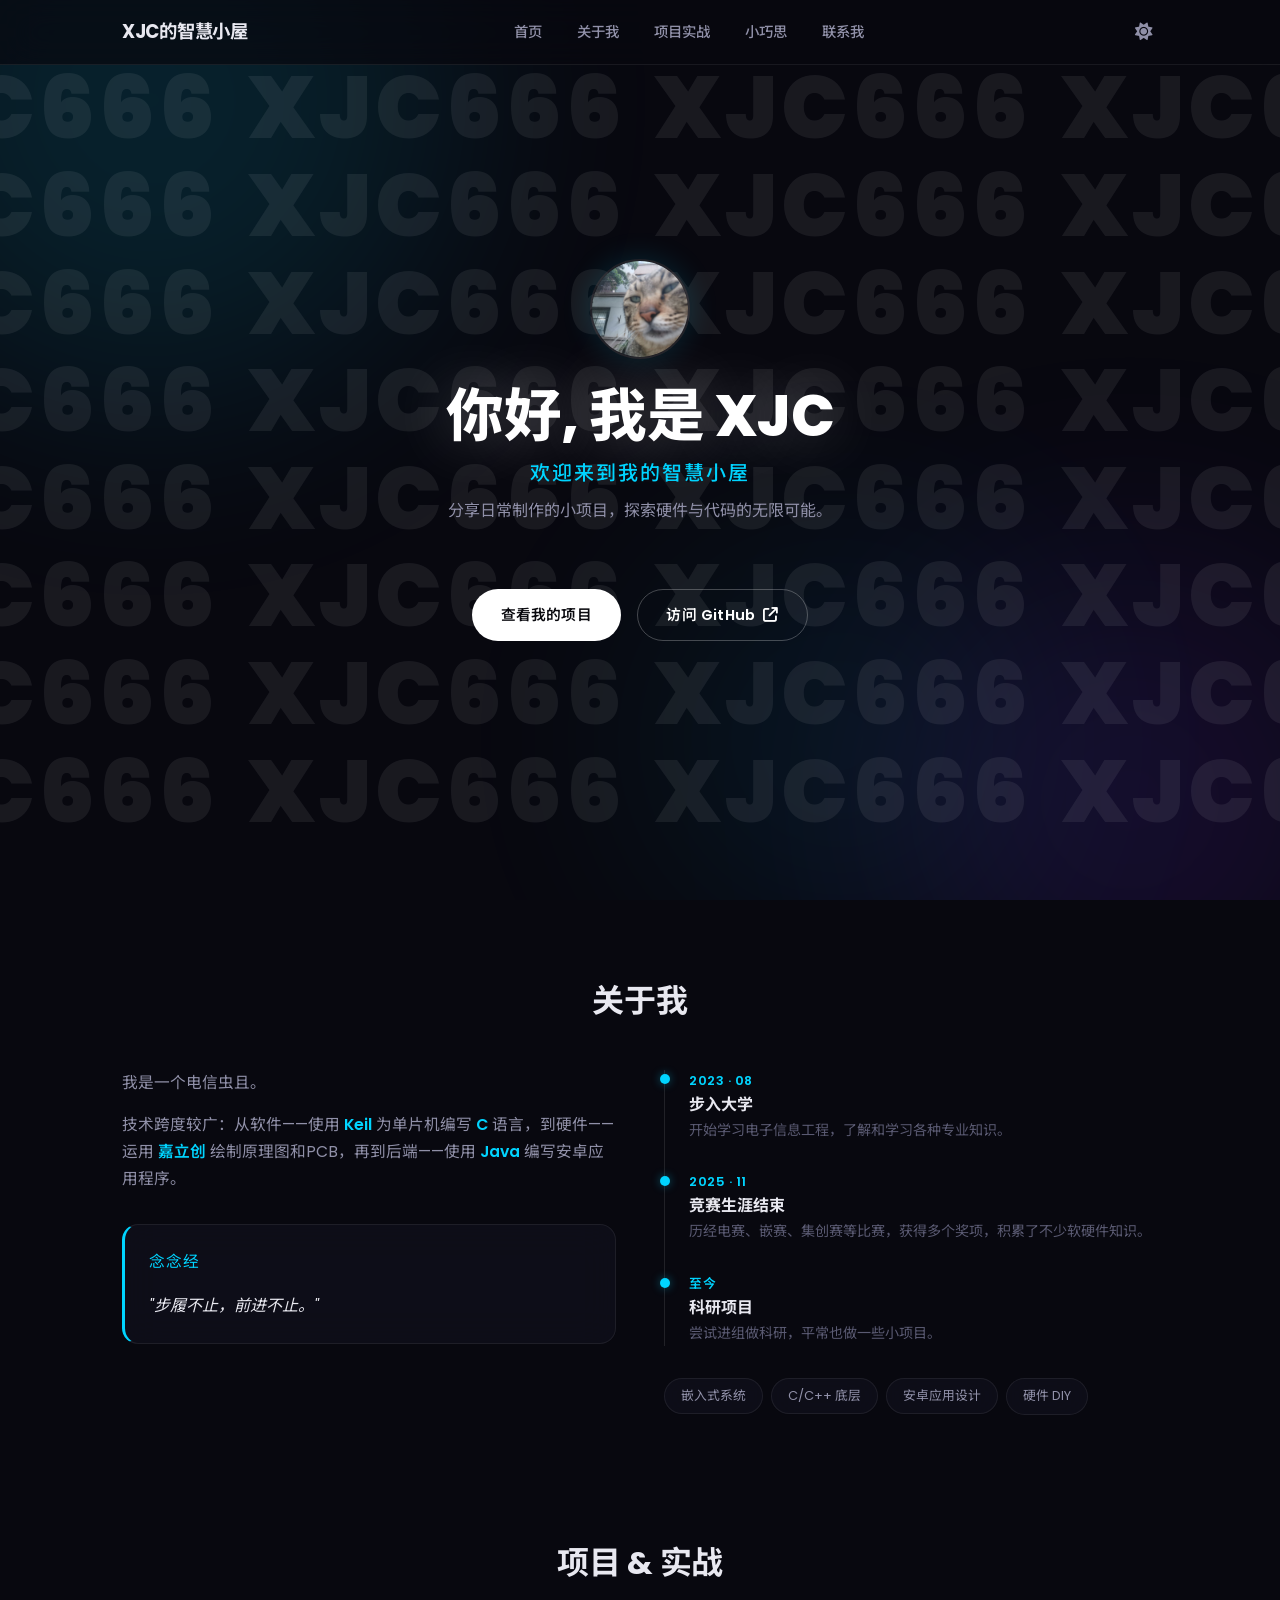
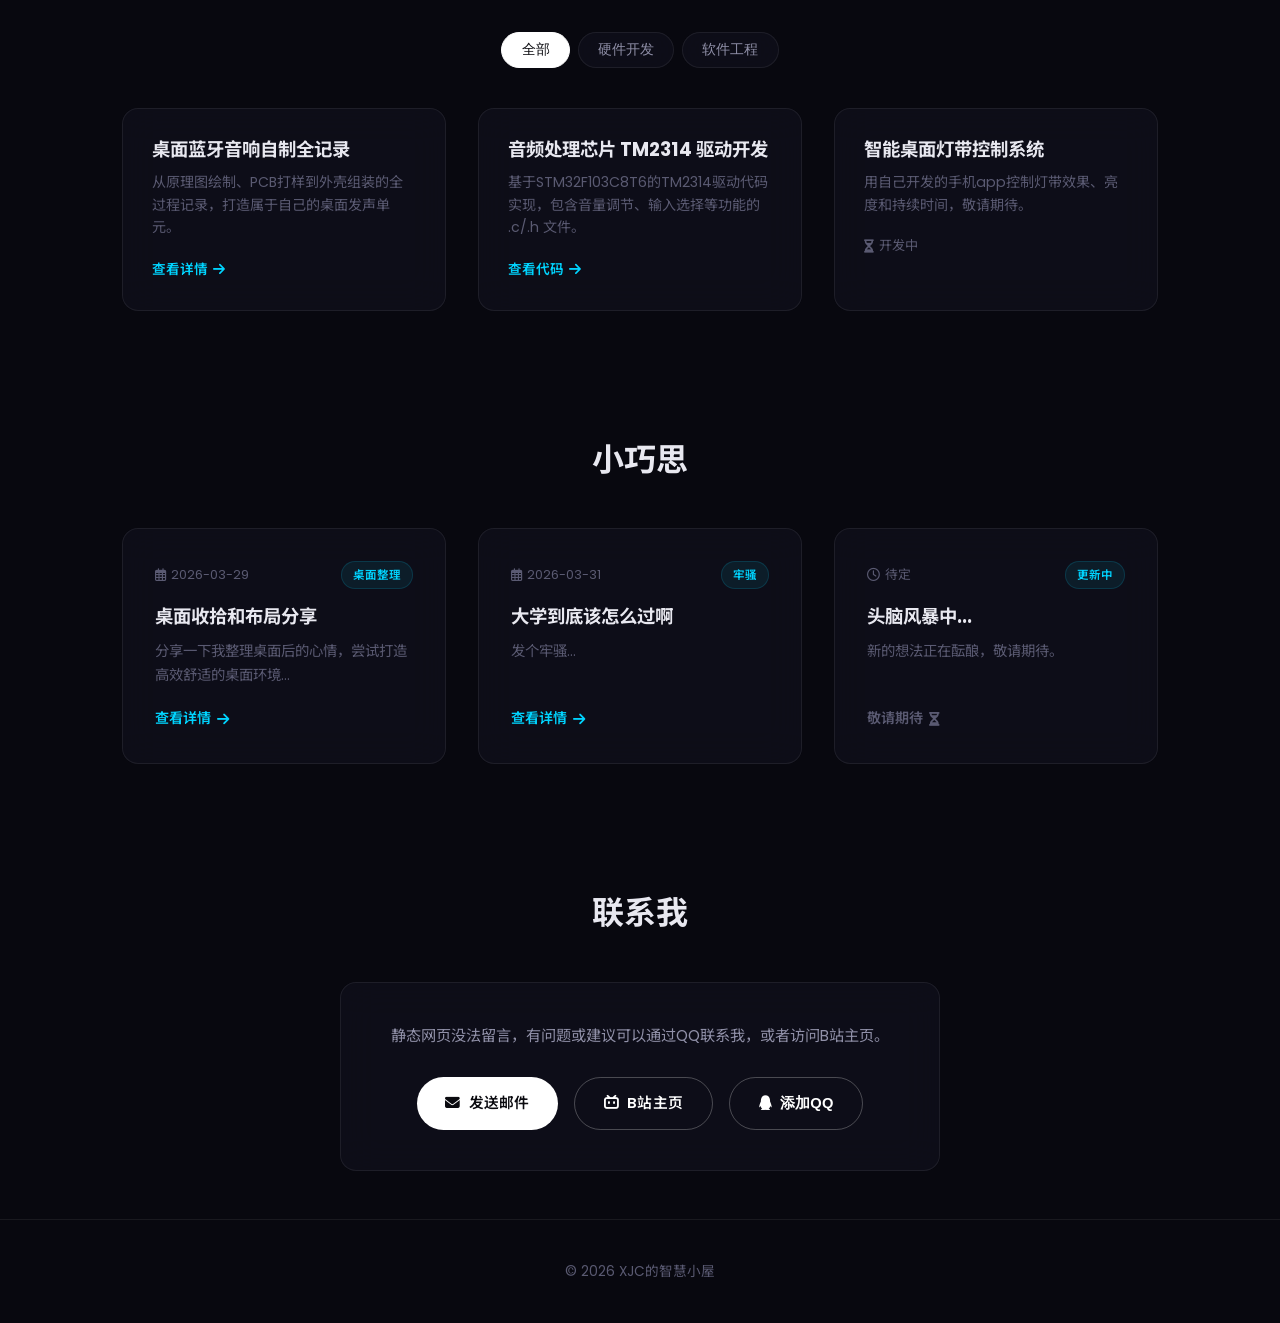
==== commit 5880a6ca: "Add files via upload" ====
--- a/index.html
+++ b/index.html
@@ -8,15 +8,21 @@
 
     <link rel="preconnect" href="https://fonts.googleapis.com">
     <link rel="preconnect" href="https://fonts.gstatic.com" crossorigin>
-    <link href="https://fonts.googleapis.com/css2?family=Noto+Sans+SC:wght@400;500;700&family=Poppins:wght@400;500;600;700&display=swap" rel="stylesheet">
+    <link href="https://fonts.googleapis.com/css2?family=Noto+Sans+SC:wght@400;500;700&family=Poppins:wght@400;500;600;700;800;900&display=swap" rel="stylesheet">
 
     <link rel="stylesheet" href="https://cdnjs.cloudflare.com/ajax/libs/font-awesome/6.5.2/css/all.min.css">
 
     <link rel="stylesheet" href="assets/css/main.css">
 </head>
 <body>
-    <canvas id="particle-canvas"></canvas>
-
+    <!-- Background orbs -->
+    <div class="bg-orbs">
+        <div class="bg-orb bg-orb--1"></div>
+        <div class="bg-orb bg-orb--2"></div>
+        <div class="bg-orb bg-orb--3"></div>
+    </div>
+
+    <!-- Navigation -->
     <header class="header">
         <nav class="nav container">
             <a href="#" class="nav__logo">XJC的智慧小屋</a>
@@ -30,134 +36,151 @@
                 </ul>
             </div>
             <div class="nav__actions">
-                <i class="fas fa-sun theme-switcher" id="theme-button"></i>
-                <div class="nav__toggle" id="nav-toggle">
+                <button class="nav__theme" id="theme-btn" aria-label="主题切换">
+                    <i class="fas fa-sun"></i>
+                </button>
+                <button class="nav__toggle" id="nav-toggle" aria-label="菜单">
                     <i class="fas fa-bars"></i>
-                </div>
+                </button>
             </div>
         </nav>
     </header>
 
     <main>
+        <!-- ============ Hero ============ -->
         <section id="hero" class="hero section">
-            <div class="hero__container container grid">
-                <div class="hero__content">
-                    <h1>你好, 我是 XJC</h1>
-                    <p class="hero__subtitle">欢迎来到我的智慧小屋</p>
-                    <p class="hero__description">我会分享自己日常制作的一些小项目。</p>
+            <!-- Text matrix background (static, always visible) -->
+            <div class="hero__matrix-wrap">
+                <div class="hero__matrix hero__matrix--base" id="hero-matrix-base"></div>
+            </div>
+
+            <!-- Chinese text layer (always visible) -->
+            <div class="hero__content hero__content--cn">
+                <img src="assets/images/avatar.jpg" alt="XJC" class="hero__avatar">
+                <h1>你好, 我是 XJC</h1>
+                <p class="hero__subtitle">欢迎来到我的智慧小屋</p>
+                <p class="hero__desc">分享日常制作的小项目，探索硬件与代码的无限可能。</p>
+                <div class="hero__buttons">
+                    <a href="#projects" class="btn btn--primary">查看我的项目</a>
+                    <a href="https://github.com/xjc666-666" target="_blank" class="btn btn--outline">访问 GitHub <i class="fas fa-arrow-up-right-from-square"></i></a>
+                </div>
+            </div>
+
+            <!-- Spotlight wrapper: ONE circle for everything -->
+            <div class="spotlight" id="spotlight">
+                <!-- Bright matrix letters inside circle -->
+                <div class="spotlight__matrix" id="spotlight-matrix"></div>
+                <!-- English text inside circle -->
+                <div class="spotlight__text">
+                    <img src="assets/images/avatar.jpg" alt="XJC" class="hero__avatar">
+                    <h1>HELLO, I'M XJC</h1>
+                    <p class="hero__subtitle">WELCOME TO MY WISDOM HOUSE</p>
+                    <p class="hero__desc">Sharing my projects, exploring the infinite possibilities of hardware &amp; code.</p>
                     <div class="hero__buttons">
-                        <a href="#projects" class="button"><span>查看我的项目</span></a>
-                        <a href="https://github.com/xjc666-666" target="_blank" class="button button--ghost"><span>访问 GitHub</span></a>
-                    </div>
-                </div>
-                <div class="hero__image">
-                    <img src="assets/images/avatar.jpg" alt="XJC Logo">
-                </div>
-            </div>
-        </section>
-
+                        <span class="btn btn--primary">VIEW MY PROJECTS</span>
+                        <span class="btn btn--outline">GITHUB <i class="fas fa-arrow-up-right-from-square"></i></span>
+                    </div>
+                </div>
+            </div>
+        </section>
+
+        <!-- ============ About ============ -->
         <section id="about" class="about section">
             <h2 class="section__title">关于我</h2>
             <div class="about__container container grid">
                 <div class="about__left">
                     <p>我是一个电信虫且。</p>
-                    <p>我的技术跨度较广：从软件——使用 <strong>Keil</strong> 为单片机编写<strong> C </strong>语言，到硬件——运用 <strong>嘉立创</strong> 绘制简单的原理图和PCB，再到后端——使用 <strong>Java</strong> 编写简单的安卓应用程序。</p>
-
-                    <div class="musings">
-                        <h3 class="musings__title">念念经</h3>
-                        <blockquote>
-                            "步履不止，前进不止。"
-                        </blockquote>
+                    <p>技术跨度较广：从软件——使用 <strong>Keil</strong> 为单片机编写<strong> C </strong>语言，到硬件——运用 <strong>嘉立创</strong> 绘制原理图和PCB，再到后端——使用 <strong>Java</strong> 编写安卓应用程序。</p>
+
+                    <div class="motto">
+                        <p class="motto__title">念念经</p>
+                        <blockquote>"步履不止，前进不止。"</blockquote>
                     </div>
                 </div>
 
                 <div class="about__right">
                     <div class="timeline">
                         <div class="timeline__item">
-                            <div class="timeline__date">2023-08-25</div>
+                            <div class="timeline__date">2023 · 08</div>
                             <div class="timeline__content">
                                 <h3>步入大学</h3>
                                 <p>开始学习电子信息工程，了解和学习各种专业知识。</p>
                             </div>
                         </div>
                         <div class="timeline__item">
-                            <div class="timeline__date">2025-11-22</div>
+                            <div class="timeline__date">2025 · 11</div>
                             <div class="timeline__content">
                                 <h3>竞赛生涯结束</h3>
-                                <p>在这期间，历经电赛、嵌赛、集创赛等比赛，获得了多个奖项，积累了不少软硬件知识。</p>
+                                <p>历经电赛、嵌赛、集创赛等比赛，获得多个奖项，积累了不少软硬件知识。</p>
                             </div>
                         </div>
                         <div class="timeline__item">
                             <div class="timeline__date">至今</div>
                             <div class="timeline__content">
                                 <h3>科研项目</h3>
-                                <p>目前尝试进组做科研，自己平常也做一些小项目。</p>
+                                <p>尝试进组做科研，平常也做一些小项目。</p>
                             </div>
                         </div>
                     </div>
-                    <ul class="about__tags">
+                    <ul class="tags">
                         <li>嵌入式系统</li>
-                        <li>C/C++底层</li>
+                        <li>C/C++ 底层</li>
                         <li>安卓应用设计</li>
-                        <li>硬件DIY</li>
+                        <li>硬件 DIY</li>
                     </ul>
                 </div>
             </div>
         </section>
 
+        <!-- ============ Projects ============ -->
         <section id="projects" class="projects section">
             <h2 class="section__title">项目 & 实战</h2>
             <div class="projects__container container">
                 <div class="projects__filters">
-                    <button class="filter-button active" data-filter="all">全部</button>
-                    <button class="filter-button" data-filter="hardware">硬件开发</button>
-                    <button class="filter-button" data-filter="software">软件工程</button>
+                    <button class="filter-btn active" data-filter="all">全部</button>
+                    <button class="filter-btn" data-filter="hardware">硬件开发</button>
+                    <button class="filter-btn" data-filter="software">软件工程</button>
                 </div>
 
                 <div class="projects__grid grid">
 
-                    <div class="project-card" data-category="hardware">
-                        <div class="project-card__content">
-                            <h3 class="project-card__title">桌面蓝牙音响自制全记录</h3>
-                            <p class="project-card__description">从原理图绘制、PCB打样到外壳组装的全过程记录，打造属于自己的桌面发声单元。</p>
-                            <div class="project-card__actions">
-                                <a href="articles/bluetooth-speaker.html" class="project-card__action project-card__action--primary">查看详情文章</a>
-                            </div>
-                        </div>
-                    </div>
-
-                    <div class="project-card" data-category="software">
-                        <div class="project-card__content">
-                            <h3 class="project-card__title">音频处理芯片 TM2314 驱动开发</h3>
-                            <p class="project-card__description">基于STM32F103C8T6的TM2314 驱动代码实现，包含音量调节、输入选择等功能的 .c 和 .h 文件。</p>
-                            <div class="project-card__actions">
-                                <a href="articles/tm2314-driver.html" class="project-card__action project-card__action--primary">查看驱动代码</a>
-                            </div>
-                        </div>
-                    </div>
-
-                    <div class="project-card" data-category="hardware software">
-                        <div class="project-card__content">
-                            <h3 class="project-card__title">智能桌面灯带控制系统</h3>
-                            <p class="project-card__description">可以用自己开发的手机app控制灯带效果、灯带亮度和持续时间，这算一个小预告吧。</p>
-                            <div class="project-card__actions">
-                                <span class="project-card__action"><i class="fas fa-hourglass-half"></i> 敬请期待</span>
-                            </div>
-                        </div>
-                    </div>
-
-                </div>
-            </div>
-        </section>
-
+                    <div class="card" data-category="hardware">
+                        <h3 class="card__title">桌面蓝牙音响自制全记录</h3>
+                        <p class="card__desc">从原理图绘制、PCB打样到外壳组装的全过程记录，打造属于自己的桌面发声单元。</p>
+                        <div class="card__actions">
+                            <a href="articles/bluetooth-speaker.html" class="card__link">查看详情 <i class="fas fa-arrow-right"></i></a>
+                        </div>
+                    </div>
+
+                    <div class="card" data-category="software">
+                        <h3 class="card__title">音频处理芯片 TM2314 驱动开发</h3>
+                        <p class="card__desc">基于STM32F103C8T6的TM2314驱动代码实现，包含音量调节、输入选择等功能的 .c/.h 文件。</p>
+                        <div class="card__actions">
+                            <a href="articles/tm2314-driver.html" class="card__link">查看代码 <i class="fas fa-arrow-right"></i></a>
+                        </div>
+                    </div>
+
+                    <div class="card" data-category="hardware software">
+                        <h3 class="card__title">智能桌面灯带控制系统</h3>
+                        <p class="card__desc">用自己开发的手机app控制灯带效果、亮度和持续时间，敬请期待。</p>
+                        <div class="card__actions">
+                            <span class="card__muted"><i class="fas fa-hourglass-half"></i> 开发中</span>
+                        </div>
+                    </div>
+
+                </div>
+            </div>
+        </section>
+
+        <!-- ============ Insights ============ -->
         <section id="insights" class="insights section">
             <h2 class="section__title">小巧思</h2>
             <div class="insights__container container grid">
 
                 <article class="insight-card">
-                    <div class="insight-card__header">
+                    <div class="insight-card__meta">
                         <span class="insight-card__date"><i class="far fa-calendar-alt"></i> 2026-03-29</span>
-                        <span class="insight-card__tag">桌面整理计划</span>
+                        <span class="insight-card__tag">桌面整理</span>
                     </div>
                     <h3 class="insight-card__title">桌面收拾和布局分享</h3>
                     <p class="insight-card__excerpt">分享一下我整理桌面后的心情，尝试打造高效舒适的桌面环境...</p>
@@ -165,9 +188,9 @@
                 </article>
 
                 <article class="insight-card">
-                    <div class="insight-card__header">
+                    <div class="insight-card__meta">
                         <span class="insight-card__date"><i class="far fa-calendar-alt"></i> 2026-03-31</span>
-                        <span class="insight-card__tag">人生浪费指南</span>
+                        <span class="insight-card__tag">牢骚</span>
                     </div>
                     <h3 class="insight-card__title">大学到底该怎么过啊</h3>
                     <p class="insight-card__excerpt">发个牢骚...</p>
@@ -175,26 +198,27 @@
                 </article>
 
                 <article class="insight-card">
-                    <div class="insight-card__header">
+                    <div class="insight-card__meta">
                         <span class="insight-card__date"><i class="far fa-clock"></i> 待定</span>
                         <span class="insight-card__tag">更新中</span>
                     </div>
                     <h3 class="insight-card__title">头脑风暴中...</h3>
-                    <p class="insight-card__excerpt">别催别催。</p>
-                    <a href="#insights" class="insight-card__link" style="color: var(--text-color-light); cursor: default;">敬请期待 <i class="fas fa-hourglass-half"></i></a>
+                    <p class="insight-card__excerpt">新的想法正在酝酿，敬请期待。</p>
+                    <span class="insight-card__link" style="color: var(--text-muted); cursor: default;">敬请期待 <i class="fas fa-hourglass-half"></i></span>
                 </article>
 
             </div>
         </section>
 
+        <!-- ============ Contact ============ -->
         <section id="contact" class="contact section">
             <h2 class="section__title">联系我</h2>
             <div class="contact__container container">
-                <p>由于这是个静态网页，没法留言，如果你有啥问题或建议，都可以通过QQ联系我，或者访问我的B站主页，记得关注。</p>
+                <p>静态网页没法留言，有问题或建议可以通过QQ联系我，或者访问B站主页。</p>
                 <div class="contact__buttons">
-                    <a href="mailto:1815830543@qq.com" class="button"><i class="fas fa-envelope"></i> <span>发送邮件</span></a>
-                    <a href="https://space.bilibili.com/1815535695" target="_blank" class="button"><i class="fab fa-bilibili"></i> <span>访问B站</span></a>
-                    <button class="button" id="qq-btn"><i class="fab fa-qq"></i> <span>添加QQ</span></button>
+                    <a href="mailto:1815830543@qq.com" class="btn btn--primary"><i class="fas fa-envelope"></i> 发送邮件</a>
+                    <a href="https://space.bilibili.com/1815535695" target="_blank" class="btn btn--outline"><i class="fab fa-bilibili"></i> B站主页</a>
+                    <button class="btn btn--outline" id="qq-btn"><i class="fab fa-qq"></i> 添加QQ</button>
                 </div>
             </div>
         </section>
@@ -202,15 +226,16 @@
 
     <footer class="footer">
         <div class="footer__container container">
-            <p>&copy; 2026 XJC的智慧小屋.</p>
+            <p>&copy; 2026 XJC的智慧小屋</p>
         </div>
     </footer>
 
+    <!-- QQ Modal -->
     <div class="modal" id="qq-modal">
-        <div class="modal__content">
+        <div class="modal__box">
             <span class="modal__close">&times;</span>
-            <h3>QQ二维码</h3>
-            <img src="assets/images/qq_qr.png" alt="QQ QR Code" style="width: 200px; height: 200px; background: #eee; object-fit: contain; border-radius: 0.5rem;">
+            <h3>QQ 二维码</h3>
+            <img src="assets/images/qq_qr.png" alt="QQ QR" style="width:180px;height:180px;background:#eee;object-fit:contain;border-radius:0.5rem;">
             <p>扫一扫添加我的QQ</p>
         </div>
     </div>
--- a/assets/css/main.css
+++ b/assets/css/main.css
@@ -1,719 +1,625 @@
 /* ============ CSS Variables ============ */
 :root {
-    --hue-color: 195;
-    --first-color: #00d4ff;
-    --first-color-alt: #00b8e0;
-    --first-color-dark: #0099cc;
-    --second-color: #7b2fff;
-    --title-color: #f0f0f5;
-    --text-color: #b0b0c0;
-    --text-color-light: #8888a0;
-    --body-color: #0a0a0f;
-    --container-color: rgba(20, 20, 35, 0.7);
-    --container-color-solid: #141423;
-    --border-color: rgba(255, 255, 255, 0.08);
-    --glow-color: rgba(0, 212, 255, 0.25);
-    --card-shadow: 0 8px 32px rgba(0, 0, 0, 0.4);
-    --glass-blur: 16px;
+    --hue: 195;
+    --accent: #00d4ff;
+    --accent-dim: #0099cc;
+    --purple: #7b2fff;
+    --bg-deep: #08080f;
+    --bg-card: rgba(18, 18, 30, 0.65);
+    --text-primary: #e8e8f0;
+    --text-secondary: #9090a8;
+    --text-muted: #5a5a72;
+    --border: rgba(255, 255, 255, 0.07);
+    --radius: 1rem;
+    --blur: 18px;
 }
 
 [data-theme="light"] {
-    --title-color: #1a1a2e;
-    --text-color: #4a4a60;
-    --text-color-light: #6a6a80;
-    --body-color: #f0f2f8;
-    --container-color: rgba(255, 255, 255, 0.75);
-    --container-color-solid: #ffffff;
-    --border-color: rgba(0, 0, 0, 0.08);
-    --glow-color: rgba(0, 180, 220, 0.15);
-    --card-shadow: 0 8px 32px rgba(0, 0, 0, 0.1);
-}
-
-/* ============ Global ============ */
-* { box-sizing: border-box; margin: 0; padding: 0; }
-
-html {
-    scroll-behavior: smooth;
-}
-
+    --bg-deep: #f4f4f8;
+    --bg-card: rgba(255, 255, 255, 0.7);
+    --text-primary: #1a1a2e;
+    --text-secondary: #555570;
+    --text-muted: #8888a0;
+    --border: rgba(0, 0, 0, 0.08);
+}
+
+/* ============ Reset & Global ============ */
+*, *::before, *::after { box-sizing: border-box; margin: 0; padding: 0; }
+html { scroll-behavior: smooth; }
 body {
     font-family: 'Poppins', 'Noto Sans SC', sans-serif;
-    background-color: var(--body-color);
-    color: var(--text-color);
+    background-color: var(--bg-deep);
+    color: var(--text-secondary);
     line-height: 1.7;
     overflow-x: hidden;
-    position: relative;
-}
-
-h1, h2, h3, h4 { color: var(--title-color); font-weight: 700; line-height: 1.3; }
+    -webkit-font-smoothing: antialiased;
+}
+h1, h2, h3, h4 { color: var(--text-primary); font-weight: 700; line-height: 1.3; }
 ul { list-style: none; }
 a { text-decoration: none; color: inherit; }
-
-.container { max-width: 1100px; margin-left: auto; margin-right: auto; padding: 0 2rem; }
+.container { max-width: 1100px; margin: 0 auto; padding: 0 2rem; }
 .grid { display: grid; gap: 2rem; }
-.section { padding: 6rem 0 3rem; position: relative; z-index: 1; }
+.section { padding: 5rem 0 3rem; position: relative; z-index: 1; }
 .section__title {
     text-align: center;
-    font-size: 2.2rem;
-    margin-bottom: 3.5rem;
-    background: linear-gradient(135deg, var(--first-color), var(--second-color));
-    -webkit-background-clip: text;
-    -webkit-text-fill-color: transparent;
-    background-clip: text;
+    font-size: 2rem;
+    font-weight: 700;
+    margin-bottom: 3rem;
+    color: var(--text-primary);
+    letter-spacing: -0.3px;
+}
+
+/* ============ Background Orbs ============ */
+.bg-orbs {
+    position: fixed;
+    inset: 0;
+    pointer-events: none;
+    z-index: 0;
+    overflow: hidden;
+}
+.bg-orb {
+    position: absolute;
+    border-radius: 50%;
+    filter: blur(120px);
+    opacity: 0.12;
+    animation: orbDrift 20s ease-in-out infinite;
+}
+.bg-orb--1 {
+    width: 600px; height: 600px;
+    background: var(--accent);
+    top: -200px; left: -150px;
+    animation-delay: 0s;
+}
+.bg-orb--2 {
+    width: 500px; height: 500px;
+    background: var(--purple);
+    bottom: -150px; right: -100px;
+    animation-delay: -7s;
+}
+.bg-orb--3 {
+    width: 400px; height: 400px;
+    background: var(--accent);
+    top: 60%; left: 50%;
+    animation-delay: -14s;
+    opacity: 0.07;
+}
+@keyframes orbDrift {
+    0%, 100% { transform: translate(0, 0) scale(1); }
+    25% { transform: translate(60px, -40px) scale(1.08); }
+    50% { transform: translate(-30px, 50px) scale(0.94); }
+    75% { transform: translate(-50px, -30px) scale(1.05); }
+}
+
+/* ============ Hero / Text Matrix ============ */
+.hero {
+    min-height: 100vh;
+    display: flex;
+    align-items: center;
+    justify-content: center;
     position: relative;
-}
-.section__title::after {
-    content: '';
-    position: absolute;
-    bottom: -0.8rem;
-    left: 50%;
-    transform: translateX(-50%);
-    width: 60px;
-    height: 3px;
-    background: linear-gradient(90deg, var(--first-color), var(--second-color));
-    border-radius: 3px;
-}
-
-/* ============ Particle Canvas ============ */
-#particle-canvas {
+    overflow: hidden;
+    padding: 0;
+}
+.hero__matrix-wrap {
+    position: absolute;
+    inset: -5%;
+    pointer-events: none;
+    user-select: none;
+}
+.hero__matrix {
+    position: absolute;
+    inset: 0;
+    display: flex;
+    flex-direction: column;
+    align-items: center;
+    justify-content: center;
+    gap: 0.6rem;
+}
+.matrix-row {
+    display: flex;
+    gap: 1.8rem;
+}
+.matrix-cell {
+    font-family: 'Poppins', 'Noto Sans SC', sans-serif;
+    font-size: 5.5rem;
+    font-weight: 900;
+    letter-spacing: 4px;
+    line-height: 1;
+}
+.hero__matrix--base .matrix-cell {
+    color: rgba(255, 255, 255, 0.07);
+}
+[data-theme="light"] .hero__matrix--base .matrix-cell {
+    color: rgba(0, 0, 0, 0.06);
+}
+
+/* ============ Spotlight wrapper — ONE unified circle ============ */
+.spotlight {
+    position: absolute;
+    inset: 0;
+    z-index: 10;
+    clip-path: circle(0px at -200px -200px);
+    will-change: clip-path;
+    pointer-events: none;
+}
+.spotlight__matrix {
+    position: absolute;
+    inset: 0;
+    display: flex;
+    flex-direction: column;
+    align-items: center;
+    justify-content: center;
+    gap: 0.6rem;
+}
+.spotlight__matrix {
+    z-index: 1;
+}
+.spotlight__matrix .matrix-cell {
+    font-family: 'Poppins', 'Noto Sans SC', sans-serif;
+    font-size: 5.5rem;
+    font-weight: 900;
+    letter-spacing: 4px;
+    line-height: 1;
+    color: #fff;
+    text-shadow: 0 0 20px rgba(0, 212, 255, 0.8), 0 0 50px rgba(0, 212, 255, 0.5), 0 0 90px rgba(0, 212, 255, 0.3);
+}
+[data-theme="light"] .spotlight__matrix .matrix-cell {
+    color: #0077cc;
+    text-shadow: 0 0 20px rgba(0, 120, 210, 0.35);
+}
+.spotlight__text {
+    position: absolute;
+    inset: 0;
+    display: flex;
+    flex-direction: column;
+    align-items: center;
+    justify-content: center;
+    text-align: center;
+    z-index: 2;
+    background: rgba(8, 8, 15, 0.5);
+}
+[data-theme="light"] .spotlight__text {
+    background: rgba(244, 244, 248, 0.7);
+}
+.spotlight__text h1 {
+    font-size: 3.6rem;
+    font-weight: 800;
+    letter-spacing: -0.5px;
+    line-height: 1.15;
+    margin-bottom: 0.6rem;
+    color: var(--accent);
+    text-shadow: 0 0 40px rgba(0, 212, 255, 0.5), 0 0 80px rgba(0, 212, 255, 0.2);
+    min-height: 4.2rem;
+}
+.spotlight__text .hero__subtitle {
+    font-size: 1.25rem;
+    color: #fff;
+    margin-bottom: 0.6rem;
+    font-weight: 500;
+    letter-spacing: 2px;
+    line-height: 1.4;
+    min-height: 1.8rem;
+}
+.spotlight__text .hero__desc {
+    font-size: 1rem;
+    color: rgba(255,255,255,0.85);
+    margin-bottom: 2.5rem;
+    max-width: 520px;
+    margin-left: auto;
+    margin-right: auto;
+    line-height: 1.6;
+    min-height: 3.2rem;
+}
+[data-theme="light"] .spotlight__text h1 {
+    color: #0055aa;
+    text-shadow: 0 0 20px rgba(0, 100, 200, 0.3);
+}
+[data-theme="light"] .spotlight__text .hero__subtitle {
+    color: #1a1a2e;
+}
+[data-theme="light"] .spotlight__text .hero__desc {
+    color: rgba(30, 30, 50, 0.85);
+}
+.hero__buttons { display: flex; gap: 1rem; justify-content: center; flex-wrap: wrap; }
+
+/* Hero content — Chinese layer */
+.hero__content {
+    position: absolute;
+    inset: 0;
+    display: flex;
+    flex-direction: column;
+    align-items: center;
+    justify-content: center;
+    text-align: center;
+    z-index: 5;
+    pointer-events: auto;
+}
+.hero__content h1 {
+    font-size: 3.6rem;
+    font-weight: 800;
+    letter-spacing: -0.5px;
+    line-height: 1.15;
+    margin-bottom: 0.6rem;
+    color: #fff;
+    text-shadow: 0 0 60px rgba(255,255,255,0.3);
+    min-height: 4.2rem;
+}
+.hero__content .hero__subtitle {
+    font-size: 1.25rem;
+    color: var(--accent);
+    margin-bottom: 0.6rem;
+    font-weight: 500;
+    letter-spacing: 2px;
+    line-height: 1.4;
+    min-height: 1.8rem;
+}
+.hero__content .hero__desc {
+    font-size: 1rem;
+    color: var(--text-secondary);
+    margin-bottom: 2.5rem;
+    max-width: 520px;
+    margin-left: auto;
+    margin-right: auto;
+    line-height: 1.6;
+    min-height: 3.2rem;
+}
+
+/* Avatar in hero */
+.hero__avatar {
+    width: 100px;
+    height: 100px;
+    border-radius: 50%;
+    object-fit: cover;
+    border: 2px solid rgba(255,255,255,0.1);
+    margin-bottom: 1.5rem;
+    box-shadow: 0 0 30px rgba(0, 212, 255, 0.15);
+}
+
+/* ============ Buttons ============ */
+.btn {
+    display: inline-flex;
+    align-items: center;
+    gap: 0.5rem;
+    padding: 0.8rem 1.8rem;
+    border-radius: 3rem;
+    font-weight: 600;
+    font-size: 0.92rem;
+    transition: all 0.3s ease;
+    cursor: pointer;
+    border: none;
+    letter-spacing: 0.2px;
+}
+.btn--primary {
+    background: #fff;
+    color: #0a0a0f;
+}
+.btn--primary:hover {
+    background: #e0e0e0;
+    transform: translateY(-1px);
+    box-shadow: 0 8px 30px rgba(0,0,0,0.3);
+}
+.btn--outline {
+    background: transparent;
+    border: 1.5px solid rgba(255,255,255,0.25);
+    color: #fff;
+}
+.btn--outline:hover {
+    border-color: rgba(255,255,255,0.5);
+    background: rgba(255,255,255,0.05);
+}
+.btn--accent {
+    background: var(--accent);
+    color: #0a0a0f;
+}
+.btn--accent:hover {
+    background: #00e0ff;
+    box-shadow: 0 8px 30px rgba(0, 212, 255, 0.3);
+    transform: translateY(-1px);
+}
+
+/* ============ Navigation ============ */
+.header {
     position: fixed;
     top: 0;
     left: 0;
-    width: 100vw;
-    height: 100vh;
-    z-index: 0;
-    pointer-events: none;
-}
-
-/* ============ Buttons ============ */
-.button {
-    display: inline-flex;
-    align-items: center;
-    justify-content: center;
-    gap: 0.6rem;
-    background: linear-gradient(135deg, var(--first-color), #0099cc);
-    color: #fff;
-    padding: 0.85rem 1.8rem;
-    border-radius: 0.6rem;
-    font-weight: 600;
-    font-size: 0.95rem;
-    transition: all 0.3s ease;
-    border: none;
-    cursor: pointer;
-    position: relative;
-    overflow: hidden;
-    letter-spacing: 0.3px;
-}
-.button::before {
-    content: '';
-    position: absolute;
-    inset: 0;
-    background: linear-gradient(135deg, var(--second-color), var(--first-color));
-    opacity: 0;
-    transition: opacity 0.3s ease;
-}
-.button:hover {
-    transform: translateY(-2px);
-    box-shadow: 0 8px 25px var(--glow-color);
-}
-.button:hover::before { opacity: 1; }
-.button span, .button i { position: relative; z-index: 1; }
-
-.button--ghost {
-    background: transparent;
-    border: 2px solid var(--first-color);
-    color: var(--first-color);
-}
-.button--ghost:hover {
-    background: var(--first-color);
-    color: #fff;
-    box-shadow: 0 8px 25px var(--glow-color);
-}
-.button--ghost::before { display: none; }
-
-/* ============ Navigation ============ */
-.header {
     width: 100%;
-    position: fixed;
-    top: 0;
-    left: 0;
     z-index: 1000;
-    background: rgba(10, 10, 15, 0.75);
+    background: rgba(8, 8, 15, 0.7);
     backdrop-filter: blur(20px);
     -webkit-backdrop-filter: blur(20px);
-    border-bottom: 1px solid var(--border-color);
-    transition: all 0.3s ease;
+    border-bottom: 1px solid var(--border);
+    transition: background 0.3s;
 }
 .nav {
-    height: 4.2rem;
+    height: 4rem;
     display: flex;
     justify-content: space-between;
     align-items: center;
 }
 .nav__logo {
-    color: var(--title-color);
     font-weight: 700;
-    font-size: 1.25rem;
-    background: linear-gradient(135deg, var(--first-color), var(--second-color));
-    -webkit-background-clip: text;
-    -webkit-text-fill-color: transparent;
-    background-clip: text;
+    font-size: 1.15rem;
+    color: var(--text-primary);
+    letter-spacing: -0.3px;
     transition: opacity 0.3s;
 }
-.nav__logo:hover { opacity: 0.8; }
+.nav__logo:hover { opacity: 0.7; }
 .nav__list { display: flex; gap: 2.2rem; }
 .nav__link {
-    color: var(--text-color);
+    color: var(--text-secondary);
+    font-size: 0.9rem;
     font-weight: 500;
-    font-size: 0.95rem;
     transition: color 0.3s;
-    position: relative;
-}
-.nav__link::after {
-    content: '';
-    position: absolute;
-    bottom: -4px;
-    left: 0;
-    width: 0;
-    height: 2px;
-    background: var(--first-color);
-    border-radius: 2px;
-    transition: width 0.3s ease;
-}
-.nav__link:hover { color: var(--first-color); }
-.nav__link:hover::after { width: 100%; }
-
-.nav__actions { display: flex; align-items: center; gap: 1.2rem; }
-.theme-switcher {
-    font-size: 1.2rem;
-    color: var(--text-color);
+}
+.nav__link:hover { color: #fff; }
+.nav__actions { display: flex; align-items: center; gap: 1rem; }
+.nav__theme {
+    background: none;
+    border: none;
+    color: var(--text-secondary);
+    font-size: 1.1rem;
     cursor: pointer;
-    transition: all 0.3s;
-    padding: 0.4rem;
-    border-radius: 50%;
-}
-.theme-switcher:hover {
-    color: var(--first-color);
-    text-shadow: 0 0 20px var(--first-color);
-}
-.nav__toggle {
-    display: none;
-    font-size: 1.3rem;
-    color: var(--title-color);
-    cursor: pointer;
-}
-
-/* ============ Hero Section ============ */
-.hero {
-    min-height: 100vh;
-    display: flex;
-    align-items: center;
-    padding-top: 5rem;
-}
-.hero__container {
-    grid-template-columns: 1fr 1fr;
-    align-items: center;
-    gap: 4rem;
-}
-.hero__content h1 {
-    font-size: 3.2rem;
-    font-weight: 700;
-    margin-bottom: 1rem;
-    background: linear-gradient(135deg, var(--first-color) 0%, #fff 40%, var(--second-color) 100%);
-    -webkit-background-clip: text;
-    -webkit-text-fill-color: transparent;
-    background-clip: text;
-    animation: shimmer 3s ease-in-out infinite;
-}
-@keyframes shimmer {
-    0%, 100% { filter: brightness(1); }
-    50% { filter: brightness(1.3); }
-}
-.hero__subtitle {
-    font-size: 1.3rem;
-    color: var(--first-color);
-    margin-bottom: 0.8rem;
-    font-weight: 500;
-}
-.hero__description {
-    font-size: 1.05rem;
-    color: var(--text-color);
-    margin-bottom: 2.5rem;
-    max-width: 450px;
-}
-.hero__buttons { display: flex; flex-wrap: wrap; gap: 1rem; }
-.hero__image {
-    display: flex;
-    justify-content: center;
-    align-items: center;
-}
-.hero__image img {
-    width: 280px;
-    height: 280px;
-    border-radius: 50%;
-    object-fit: cover;
-    border: 3px solid transparent;
-    background: linear-gradient(var(--body-color), var(--body-color)) padding-box,
-                linear-gradient(135deg, var(--first-color), var(--second-color)) border-box;
-    box-shadow: 0 0 40px var(--glow-color), 0 0 80px rgba(123, 47, 255, 0.15);
-    transition: transform 0.5s ease, box-shadow 0.5s ease;
-    animation: float 6s ease-in-out infinite;
-}
-@keyframes float {
-    0%, 100% { transform: translateY(0); }
-    50% { transform: translateY(-15px); }
-}
-.hero__image img:hover {
-    transform: scale(1.05);
-    box-shadow: 0 0 60px var(--glow-color), 0 0 120px rgba(123, 47, 255, 0.25);
-}
-
-/* ============ About Section ============ */
-.about__container {
-    grid-template-columns: 1fr 1fr;
-    gap: 3rem;
-    align-items: start;
-}
-.about__left p {
-    margin-bottom: 1.2rem;
-    font-size: 1.02rem;
-}
-.about__left strong {
-    color: var(--first-color);
-    font-weight: 600;
-}
-.musings {
-    background: var(--container-color);
-    backdrop-filter: blur(var(--glass-blur));
-    -webkit-backdrop-filter: blur(var(--glass-blur));
-    padding: 1.8rem;
-    border-radius: 1rem;
+    padding: 0.3rem;
+    transition: color 0.3s;
+}
+.nav__theme:hover { color: #fff; }
+.nav__toggle { display: none; background: none; border: none; color: var(--text-primary); font-size: 1.3rem; cursor: pointer; }
+
+/* ============ About ============ */
+.about__container { grid-template-columns: 1fr 1fr; gap: 3rem; align-items: start; }
+.about__left p { margin-bottom: 1rem; font-size: 0.98rem; }
+.about__left strong { color: var(--accent); font-weight: 600; }
+
+.motto {
+    background: var(--bg-card);
+    backdrop-filter: blur(var(--blur));
+    -webkit-backdrop-filter: blur(var(--blur));
+    border: 1px solid var(--border);
+    border-radius: var(--radius);
+    padding: 1.5rem;
     margin-top: 2rem;
-    border: 1px solid var(--border-color);
-    position: relative;
-    overflow: hidden;
-}
-.musings::before {
-    content: '';
-    position: absolute;
-    top: 0;
-    left: 0;
-    width: 4px;
-    height: 100%;
-    background: linear-gradient(180deg, var(--first-color), var(--second-color));
-    border-radius: 4px 0 0 4px;
-}
-.musings__title {
-    margin-bottom: 0.8rem;
-    color: var(--first-color);
-    font-size: 1.1rem;
-}
-.musings blockquote {
-    font-style: italic;
-    color: var(--text-color);
-    font-size: 1.05rem;
-    padding-left: 1rem;
-    border-left: none;
-}
-
-/* Timeline */
-.timeline {
-    border-left: 2px solid rgba(0, 212, 255, 0.3);
-    padding-left: 1.8rem;
-    margin-bottom: 2rem;
-}
-.timeline__item {
-    position: relative;
-    margin-bottom: 2rem;
-}
+    border-left: 3px solid var(--accent);
+}
+.motto__title { font-size: 0.85rem; color: var(--accent); margin-bottom: 0.5rem; text-transform: uppercase; letter-spacing: 1px; }
+.motto blockquote { font-style: italic; font-size: 1rem; color: var(--text-primary); }
+
+.timeline { border-left: 1.5px solid rgba(255,255,255,0.1); padding-left: 1.5rem; margin-bottom: 2rem; }
+.timeline__item { position: relative; margin-bottom: 1.8rem; }
 .timeline__item::before {
     content: '';
     position: absolute;
-    left: -2.15rem;
+    left: -1.8rem;
     top: 0.3rem;
-    width: 14px;
-    height: 14px;
-    background: var(--first-color);
+    width: 10px; height: 10px;
+    background: var(--accent);
     border-radius: 50%;
-    box-shadow: 0 0 12px var(--glow-color);
-}
-.timeline__date {
-    font-size: 0.85rem;
-    color: var(--first-color);
-    margin-bottom: 0.4rem;
-    font-weight: 600;
-    letter-spacing: 0.5px;
-}
-.timeline__content h3 {
-    font-size: 1.1rem;
-    margin-bottom: 0.3rem;
-}
-.timeline__content p {
-    font-size: 0.92rem;
-    color: var(--text-color);
-}
-
-/* Tags */
-.about__tags {
-    display: flex;
-    flex-wrap: wrap;
-    gap: 0.6rem;
-}
-.about__tags li {
-    background: var(--container-color);
-    backdrop-filter: blur(var(--glass-blur));
-    -webkit-backdrop-filter: blur(var(--glass-blur));
+    box-shadow: 0 0 10px rgba(0,212,255,0.4);
+}
+.timeline__date { font-size: 0.8rem; color: var(--accent); margin-bottom: 0.2rem; font-weight: 600; letter-spacing: 0.5px; text-transform: uppercase; }
+.timeline__content h3 { font-size: 1rem; margin-bottom: 0.2rem; }
+.timeline__content p { font-size: 0.88rem; color: var(--text-muted); }
+
+.tags { display: flex; flex-wrap: wrap; gap: 0.5rem; }
+.tags li {
+    background: var(--bg-card);
+    backdrop-filter: blur(var(--blur));
+    -webkit-backdrop-filter: blur(var(--blur));
+    border: 1px solid var(--border);
+    padding: 0.4rem 1rem;
+    border-radius: 2rem;
+    font-size: 0.8rem;
+    color: var(--text-secondary);
+    transition: all 0.3s;
+}
+.tags li:hover { border-color: var(--accent); color: var(--accent); }
+
+/* ============ Cards (Projects & Insights) ============ */
+.projects__filters {
+    display: flex;
+    justify-content: center;
+    gap: 0.5rem;
+    margin-bottom: 2.5rem;
+}
+.filter-btn {
+    background: var(--bg-card);
+    backdrop-filter: blur(var(--blur));
+    -webkit-backdrop-filter: blur(var(--blur));
+    border: 1px solid var(--border);
+    color: var(--text-secondary);
     padding: 0.5rem 1.2rem;
     border-radius: 2rem;
     font-size: 0.85rem;
-    border: 1px solid var(--border-color);
+    font-weight: 500;
+    cursor: pointer;
     transition: all 0.3s;
-    cursor: default;
-}
-.about__tags li:hover {
-    border-color: var(--first-color);
-    color: var(--first-color);
-    box-shadow: 0 0 15px rgba(0, 212, 255, 0.15);
-    transform: translateY(-2px);
-}
-
-/* ============ Projects Section ============ */
-.projects__filters {
-    display: flex;
-    justify-content: center;
-    flex-wrap: wrap;
-    gap: 1rem;
-    margin-bottom: 2.5rem;
-}
-.filter-button {
-    background: var(--container-color);
-    backdrop-filter: blur(var(--glass-blur));
-    -webkit-backdrop-filter: blur(var(--glass-blur));
-    border: 1px solid var(--border-color);
-    font-size: 0.9rem;
-    font-weight: 600;
-    cursor: pointer;
-    color: var(--text-color);
-    padding: 0.6rem 1.4rem;
-    border-radius: 2rem;
-    transition: all 0.3s;
-}
-.filter-button:hover {
-    border-color: var(--first-color);
-    color: var(--first-color);
-}
-.filter-button.active {
-    background: linear-gradient(135deg, var(--first-color), #0099cc);
-    color: #fff;
-    border-color: transparent;
-    box-shadow: 0 4px 15px var(--glow-color);
-}
-
-.projects__grid {
-    grid-template-columns: repeat(auto-fit, minmax(320px, 1fr));
-}
-
-/* Project Card */
-.project-card {
-    background: var(--container-color);
-    backdrop-filter: blur(var(--glass-blur));
-    -webkit-backdrop-filter: blur(var(--glass-blur));
-    border-radius: 1rem;
-    border: 1px solid var(--border-color);
-    transition: all 0.4s ease;
+}
+.filter-btn:hover { color: #fff; border-color: rgba(255,255,255,0.2); }
+.filter-btn.active {
+    background: #fff;
+    color: #0a0a0f;
+    border-color: #fff;
+}
+
+.projects__grid { grid-template-columns: repeat(auto-fit, minmax(300px, 1fr)); }
+.card {
+    background: var(--bg-card);
+    backdrop-filter: blur(var(--blur));
+    -webkit-backdrop-filter: blur(var(--blur));
+    border: 1px solid var(--border);
+    border-radius: var(--radius);
+    padding: 1.8rem;
+    transition: all 0.35s ease;
     position: relative;
     overflow: hidden;
 }
-.project-card::before {
+.card::after {
     content: '';
     position: absolute;
-    top: 0;
-    left: 0;
-    width: 100%;
-    height: 3px;
-    background: linear-gradient(90deg, var(--first-color), var(--second-color));
-    transform: scaleX(0);
-    transform-origin: left;
-    transition: transform 0.4s ease;
-}
-.project-card:hover::before { transform: scaleX(1); }
-.project-card:hover {
-    transform: translateY(-6px);
-    box-shadow: 0 16px 48px rgba(0, 0, 0, 0.5), 0 0 30px rgba(0, 212, 255, 0.08);
-    border-color: rgba(0, 212, 255, 0.25);
-}
-.project-card.hide { display: none; }
-.project-card__content { padding: 1.8rem; }
-.project-card__title {
-    font-size: 1.2rem;
-    margin-bottom: 0.8rem;
-    line-height: 1.4;
-}
-.project-card__description {
-    font-size: 0.9rem;
-    margin-bottom: 1.5rem;
-    color: var(--text-color-light);
-    line-height: 1.6;
-}
-.project-card__actions { display: flex; gap: 1rem; flex-wrap: wrap; }
-.project-card__action {
-    color: var(--text-color);
-    font-size: 0.88rem;
+    inset: 0;
+    border-radius: var(--radius);
+    opacity: 0;
+    transition: opacity 0.35s;
+    background: radial-gradient(600px circle at var(--mx, 50%) var(--my, 50%), rgba(255,255,255,0.03) 0%, transparent 60%);
+    pointer-events: none;
+}
+.card:hover::after { opacity: 1; }
+.card:hover {
+    transform: translateY(-4px);
+    border-color: rgba(255,255,255,0.15);
+    box-shadow: 0 12px 40px rgba(0,0,0,0.3);
+}
+.card.hide { display: none; }
+.card__title { font-size: 1.15rem; margin-bottom: 0.6rem; color: var(--text-primary); }
+.card__desc { font-size: 0.88rem; color: var(--text-muted); margin-bottom: 1.2rem; line-height: 1.6; }
+.card__actions { display: flex; gap: 1rem; flex-wrap: wrap; align-items: center; }
+.card__link {
+    font-size: 0.85rem;
     font-weight: 600;
-    transition: all 0.3s;
+    color: var(--accent);
     display: inline-flex;
     align-items: center;
-    gap: 0.4rem;
-}
-.project-card__action:hover { color: var(--first-color); }
-.project-card__action--primary {
-    color: var(--first-color);
-    padding: 0.5rem 1rem;
-    border: 1px solid rgba(0, 212, 255, 0.3);
-    border-radius: 0.5rem;
-    transition: all 0.3s;
-}
-.project-card__action--primary:hover {
-    background: rgba(0, 212, 255, 0.1);
-    border-color: var(--first-color);
-    box-shadow: 0 0 15px rgba(0, 212, 255, 0.15);
-}
-
-/* ============ Insights Section ============ */
-.insights__container {
-    grid-template-columns: repeat(auto-fit, minmax(320px, 1fr));
-    gap: 2rem;
-}
-
-/* Insight Card */
+    gap: 0.3rem;
+    transition: gap 0.3s;
+}
+.card__link:hover { gap: 0.6rem; }
+.card__muted { font-size: 0.82rem; color: var(--text-muted); display: inline-flex; align-items: center; gap: 0.3rem; }
+
+.insights__container { grid-template-columns: repeat(auto-fit, minmax(300px, 1fr)); gap: 2rem; }
 .insight-card {
-    background: var(--container-color);
-    backdrop-filter: blur(var(--glass-blur));
-    -webkit-backdrop-filter: blur(var(--glass-blur));
+    background: var(--bg-card);
+    backdrop-filter: blur(var(--blur));
+    -webkit-backdrop-filter: blur(var(--blur));
+    border: 1px solid var(--border);
+    border-radius: var(--radius);
     padding: 2rem;
-    border-radius: 1rem;
-    border: 1px solid var(--border-color);
-    transition: all 0.4s ease;
+    transition: all 0.35s ease;
     display: flex;
     flex-direction: column;
-    position: relative;
-    overflow: hidden;
-}
-.insight-card::after {
-    content: '';
-    position: absolute;
-    bottom: 0;
-    right: 0;
-    width: 120px;
-    height: 120px;
-    background: radial-gradient(circle, rgba(0, 212, 255, 0.06) 0%, transparent 70%);
-    border-radius: 50%;
-    transform: translate(30%, 30%);
-    pointer-events: none;
 }
 .insight-card:hover {
-    transform: translateY(-6px);
-    box-shadow: 0 16px 48px rgba(0, 0, 0, 0.5), 0 0 30px rgba(0, 212, 255, 0.08);
-    border-color: rgba(0, 212, 255, 0.25);
-}
-.insight-card__header {
-    display: flex;
-    justify-content: space-between;
-    align-items: center;
-    margin-bottom: 1.2rem;
-    font-size: 0.85rem;
-    color: var(--text-color-light);
-}
-.insight-card__date { display: flex; align-items: center; gap: 0.4rem; }
+    transform: translateY(-4px);
+    border-color: rgba(255,255,255,0.15);
+    box-shadow: 0 12px 40px rgba(0,0,0,0.3);
+}
+.insight-card__meta { display: flex; justify-content: space-between; align-items: center; margin-bottom: 1rem; font-size: 0.8rem; }
+.insight-card__date { color: var(--text-muted); display: flex; align-items: center; gap: 0.3rem; }
 .insight-card__tag {
-    background: rgba(0, 212, 255, 0.1);
-    padding: 0.25rem 0.9rem;
+    background: rgba(0, 212, 255, 0.08);
+    color: var(--accent);
+    padding: 0.2rem 0.7rem;
     border-radius: 2rem;
-    color: var(--first-color);
+    font-size: 0.72rem;
     font-weight: 600;
-    font-size: 0.78rem;
-    border: 1px solid rgba(0, 212, 255, 0.2);
-}
-.insight-card__title {
-    font-size: 1.25rem;
-    margin-bottom: 0.8rem;
-    color: var(--title-color);
-    line-height: 1.4;
-}
-.insight-card__excerpt {
-    margin-bottom: 1.5rem;
-    flex-grow: 1;
-    font-size: 0.92rem;
-    color: var(--text-color-light);
-}
-.insight-card__link {
-    display: inline-flex;
-    align-items: center;
-    gap: 0.5rem;
-    color: var(--first-color);
-    font-weight: 600;
-    font-size: 0.92rem;
-    transition: gap 0.3s;
-}
-.insight-card__link:hover { gap: 0.9rem; }
-
-/* ============ Contact Section ============ */
+    border: 1px solid rgba(0, 212, 255, 0.15);
+}
+.insight-card__title { font-size: 1.15rem; margin-bottom: 0.6rem; color: var(--text-primary); }
+.insight-card__excerpt { font-size: 0.9rem; color: var(--text-muted); flex: 1; margin-bottom: 1.2rem; }
+.insight-card__link { color: var(--accent); font-size: 0.88rem; font-weight: 600; display: inline-flex; align-items: center; gap: 0.4rem; transition: gap 0.3s; }
+.insight-card__link:hover { gap: 0.8rem; }
+
+/* ============ Contact ============ */
 .contact__container {
     text-align: center;
-    max-width: 650px;
-    background: var(--container-color);
-    backdrop-filter: blur(var(--glass-blur));
-    -webkit-backdrop-filter: blur(var(--glass-blur));
-    padding: 3rem;
-    border-radius: 1.2rem;
-    border: 1px solid var(--border-color);
-    position: relative;
-    overflow: hidden;
-}
-.contact__container::before {
-    content: '';
-    position: absolute;
-    top: -50%;
-    left: -50%;
-    width: 200%;
-    height: 200%;
-    background: radial-gradient(circle at center, rgba(0, 212, 255, 0.03) 0%, transparent 60%);
-    pointer-events: none;
-}
-.contact__container p {
-    font-size: 1.02rem;
-    margin-bottom: 0.5rem;
-}
-.contact__buttons {
-    display: flex;
-    justify-content: center;
-    flex-wrap: wrap;
-    gap: 1rem;
-    margin-top: 2rem;
-    position: relative;
-    z-index: 1;
-}
+    max-width: 600px;
+    background: var(--bg-card);
+    backdrop-filter: blur(var(--blur));
+    -webkit-backdrop-filter: blur(var(--blur));
+    border: 1px solid var(--border);
+    border-radius: var(--radius);
+    padding: 2.5rem;
+}
+.contact__container p { font-size: 0.95rem; margin-bottom: 0.5rem; }
+.contact__buttons { display: flex; justify-content: center; flex-wrap: wrap; gap: 1rem; margin-top: 1.8rem; }
 
 /* ============ Modal ============ */
 .modal {
-    position: fixed;
-    inset: 0;
-    background-color: rgba(0, 0, 0, 0.7);
+    position: fixed; inset: 0;
+    background: rgba(0,0,0,0.7);
     backdrop-filter: blur(6px);
     -webkit-backdrop-filter: blur(6px);
-    display: flex;
-    align-items: center;
-    justify-content: center;
+    display: flex; align-items: center; justify-content: center;
     z-index: 2000;
-    opacity: 0;
-    visibility: hidden;
-    transition: all 0.3s ease;
+    opacity: 0; visibility: hidden;
+    transition: all 0.3s;
 }
 .modal.active-modal { opacity: 1; visibility: visible; }
-.modal__content {
-    background: var(--container-color-solid);
-    padding: 3rem;
-    border-radius: 1.2rem;
+.modal__box {
+    background: #1a1a28;
+    padding: 2.5rem;
+    border-radius: var(--radius);
+    text-align: center;
     position: relative;
-    text-align: center;
-    border: 1px solid var(--border-color);
-    box-shadow: 0 20px 60px rgba(0, 0, 0, 0.6);
-}
-.modal__content h3 {
-    margin-bottom: 1.2rem;
-    color: var(--title-color);
-}
-.modal__content p {
-    margin-top: 1rem;
-    color: var(--text-color-light);
-}
+    border: 1px solid var(--border);
+    box-shadow: 0 20px 60px rgba(0,0,0,0.6);
+}
+.modal__box h3 { margin-bottom: 1rem; }
+.modal__box p { font-size: 0.85rem; color: var(--text-muted); margin-top: 1rem; }
 .modal__close {
-    position: absolute;
-    top: 1rem;
-    right: 1.5rem;
-    font-size: 1.5rem;
-    cursor: pointer;
-    color: var(--text-color);
-    transition: color 0.3s;
-}
-.modal__close:hover { color: var(--first-color); }
+    position: absolute; top: 1rem; right: 1.3rem;
+    font-size: 1.4rem; cursor: pointer;
+    color: var(--text-muted); transition: color 0.3s;
+}
+.modal__close:hover { color: #fff; }
 
 /* ============ Footer ============ */
 .footer {
     padding: 2.5rem 0;
     text-align: center;
-    color: var(--text-color-light);
-    border-top: 1px solid var(--border-color);
-    position: relative;
-    z-index: 1;
-    font-size: 0.9rem;
-}
-
-/* ============ Section Reveal Animation ============ */
+    font-size: 0.85rem;
+    color: var(--text-muted);
+    border-top: 1px solid var(--border);
+    position: relative; z-index: 1;
+}
+
+/* ============ Section Reveal ============ */
 .section {
     opacity: 0;
-    transform: translateY(30px);
+    transform: translateY(24px);
     transition: opacity 0.7s ease, transform 0.7s ease;
 }
-.section.revealed {
-    opacity: 1;
-    transform: translateY(0);
-}
+.section.revealed { opacity: 1; transform: translateY(0); }
 
 /* ============ Scrollbar ============ */
-::-webkit-scrollbar { width: 8px; }
-::-webkit-scrollbar-track { background: var(--body-color); }
-::-webkit-scrollbar-thumb {
-    background: rgba(0, 212, 255, 0.25);
-    border-radius: 4px;
-}
-::-webkit-scrollbar-thumb:hover { background: rgba(0, 212, 255, 0.4); }
+::-webkit-scrollbar { width: 6px; }
+::-webkit-scrollbar-track { background: transparent; }
+::-webkit-scrollbar-thumb { background: rgba(255,255,255,0.08); border-radius: 3px; }
+::-webkit-scrollbar-thumb:hover { background: rgba(255,255,255,0.15); }
 
 /* ============ Responsive ============ */
 @media screen and (max-width: 768px) {
     .container { padding: 0 1.2rem; }
+
     .nav__toggle { display: block; }
     .nav__menu {
-        position: fixed;
-        top: 4.2rem;
-        right: -100%;
-        background: rgba(20, 20, 35, 0.95);
+        position: fixed; top: 4rem; right: -100%;
+        width: 80%; height: calc(100vh - 4rem);
+        background: rgba(12,12,22,0.97);
         backdrop-filter: blur(20px);
         -webkit-backdrop-filter: blur(20px);
-        width: 80%;
-        height: calc(100vh - 4.2rem);
-        padding: 2.5rem 2rem;
-        box-shadow: -4px 0 20px rgba(0, 0, 0, 0.4);
-        transition: right 0.35s ease;
-        border-left: 1px solid var(--border-color);
+        padding: 2rem;
+        border-left: 1px solid var(--border);
+        transition: right 0.35s;
     }
     .nav__menu.show-menu { right: 0; }
-    .nav__list { flex-direction: column; gap: 1.8rem; }
-    .nav__link { font-size: 1.05rem; }
-
-    .hero__container {
-        grid-template-columns: 1fr;
-        text-align: center;
-        gap: 2.5rem;
-    }
-    .hero__content { order: 1; }
-    .hero__image { order: 0; }
-    .hero__content h1 { font-size: 2.4rem; }
-    .hero__description { max-width: 100%; }
-    .hero__buttons { justify-content: center; }
-    .hero__image img { width: 200px; height: 200px; }
-
-    .about__container {
-        grid-template-columns: 1fr;
-        gap: 2.5rem;
-    }
-    .timeline { text-align: left; }
-
-    .projects__grid,
-    .insights__container {
-        grid-template-columns: 1fr;
-    }
-
-    .section__title { font-size: 1.8rem; }
-    .contact__container { padding: 2rem 1.5rem; }
-}
+    .nav__list { flex-direction: column; gap: 1.5rem; }
+
+    .hero__content h1, .spotlight__text h1 { font-size: 2.4rem; min-height: 2.8rem; }
+    .spotlight__text .hero__subtitle { font-size: 1rem; min-height: 1.4rem; }
+    .spotlight__text .hero__desc { font-size: 0.85rem; min-height: auto; }
+    .matrix-cell { font-size: 3rem !important; }
+    .matrix-row { gap: 1rem; }
+
+    .about__container { grid-template-columns: 1fr; }
+    .projects__grid, .insights__container { grid-template-columns: 1fr; }
+    .section__title { font-size: 1.6rem; }
+
+    .hero__buttons { flex-direction: column; align-items: center; }
+    .btn { width: 100%; justify-content: center; }
+}
+
+@media screen and (max-width: 480px) {
+    .hero__content h1, .spotlight__text h1 { font-size: 1.8rem; min-height: 2rem; }
+    .spotlight__text .hero__subtitle { font-size: 0.85rem; min-height: 1.2rem; }
+    .spotlight__text .hero__desc { font-size: 0.78rem; min-height: auto; }
+    .matrix-cell { font-size: 2rem !important; }
+}
